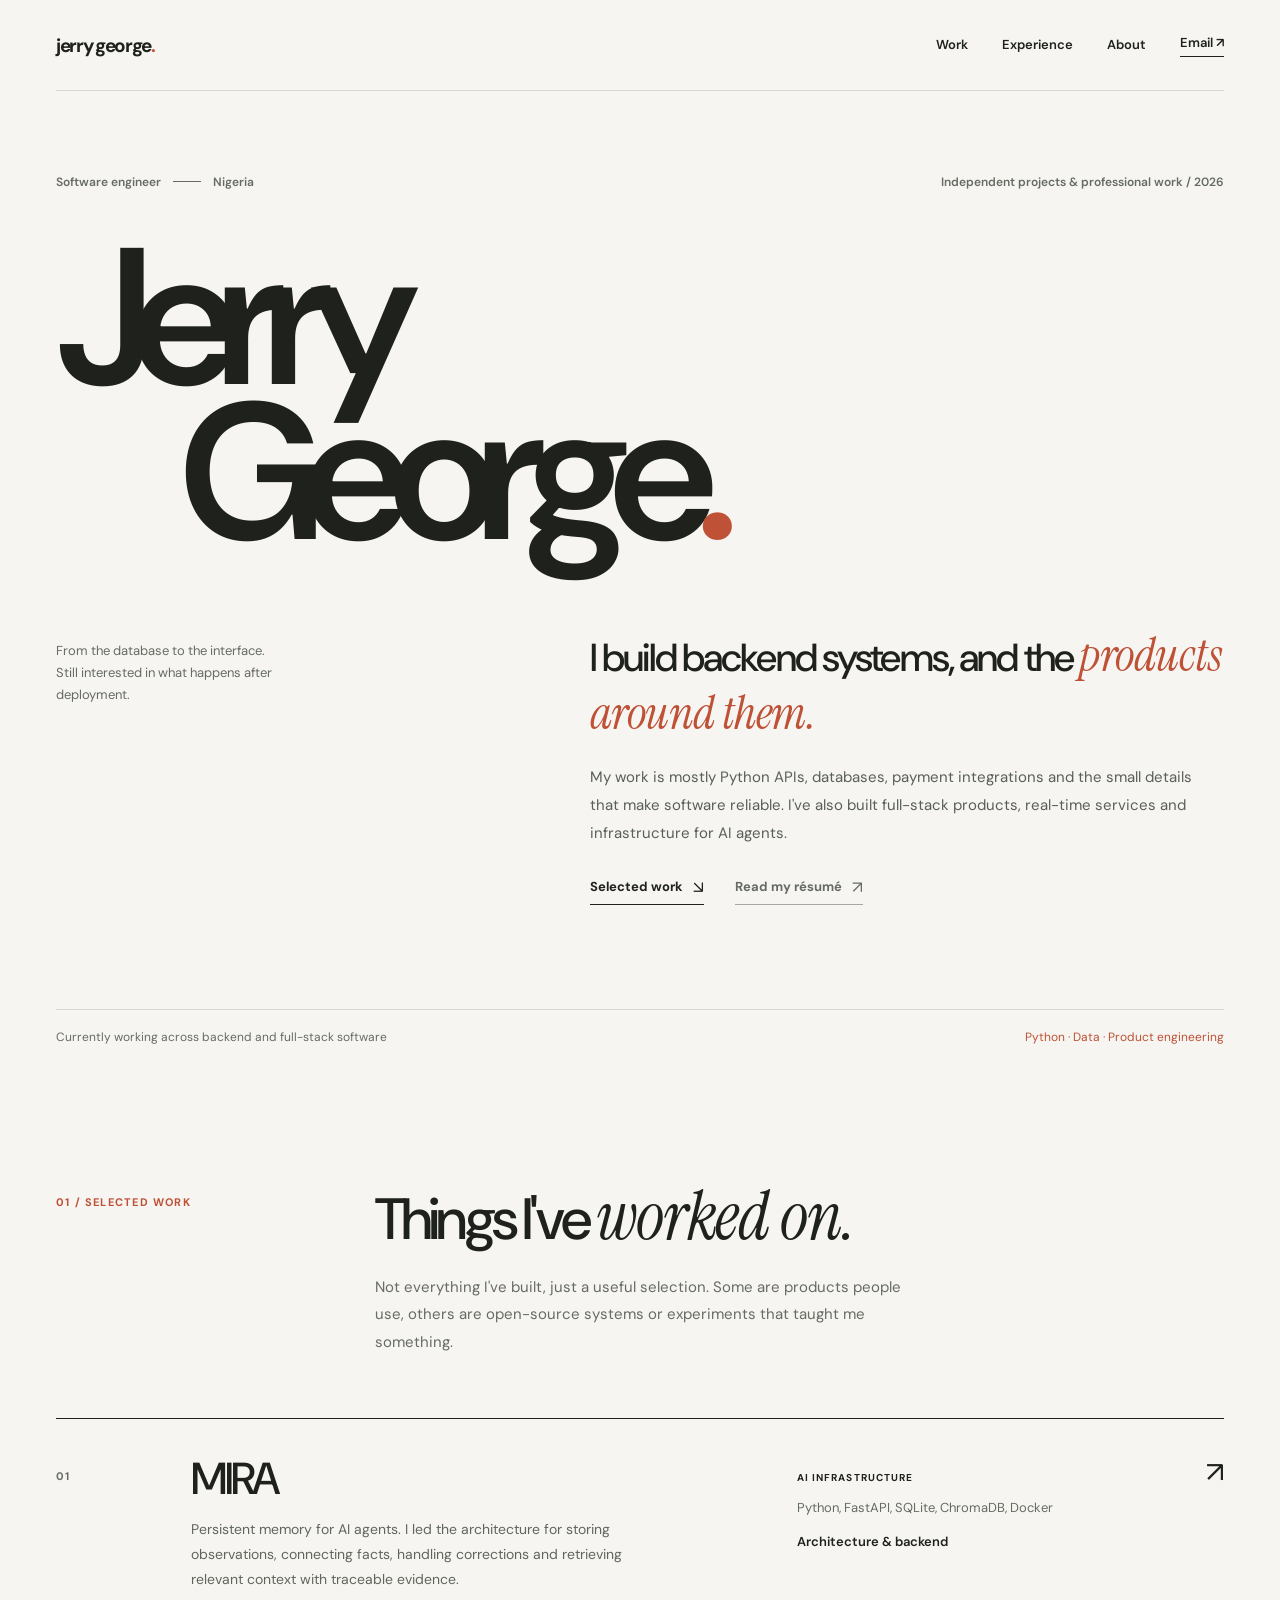
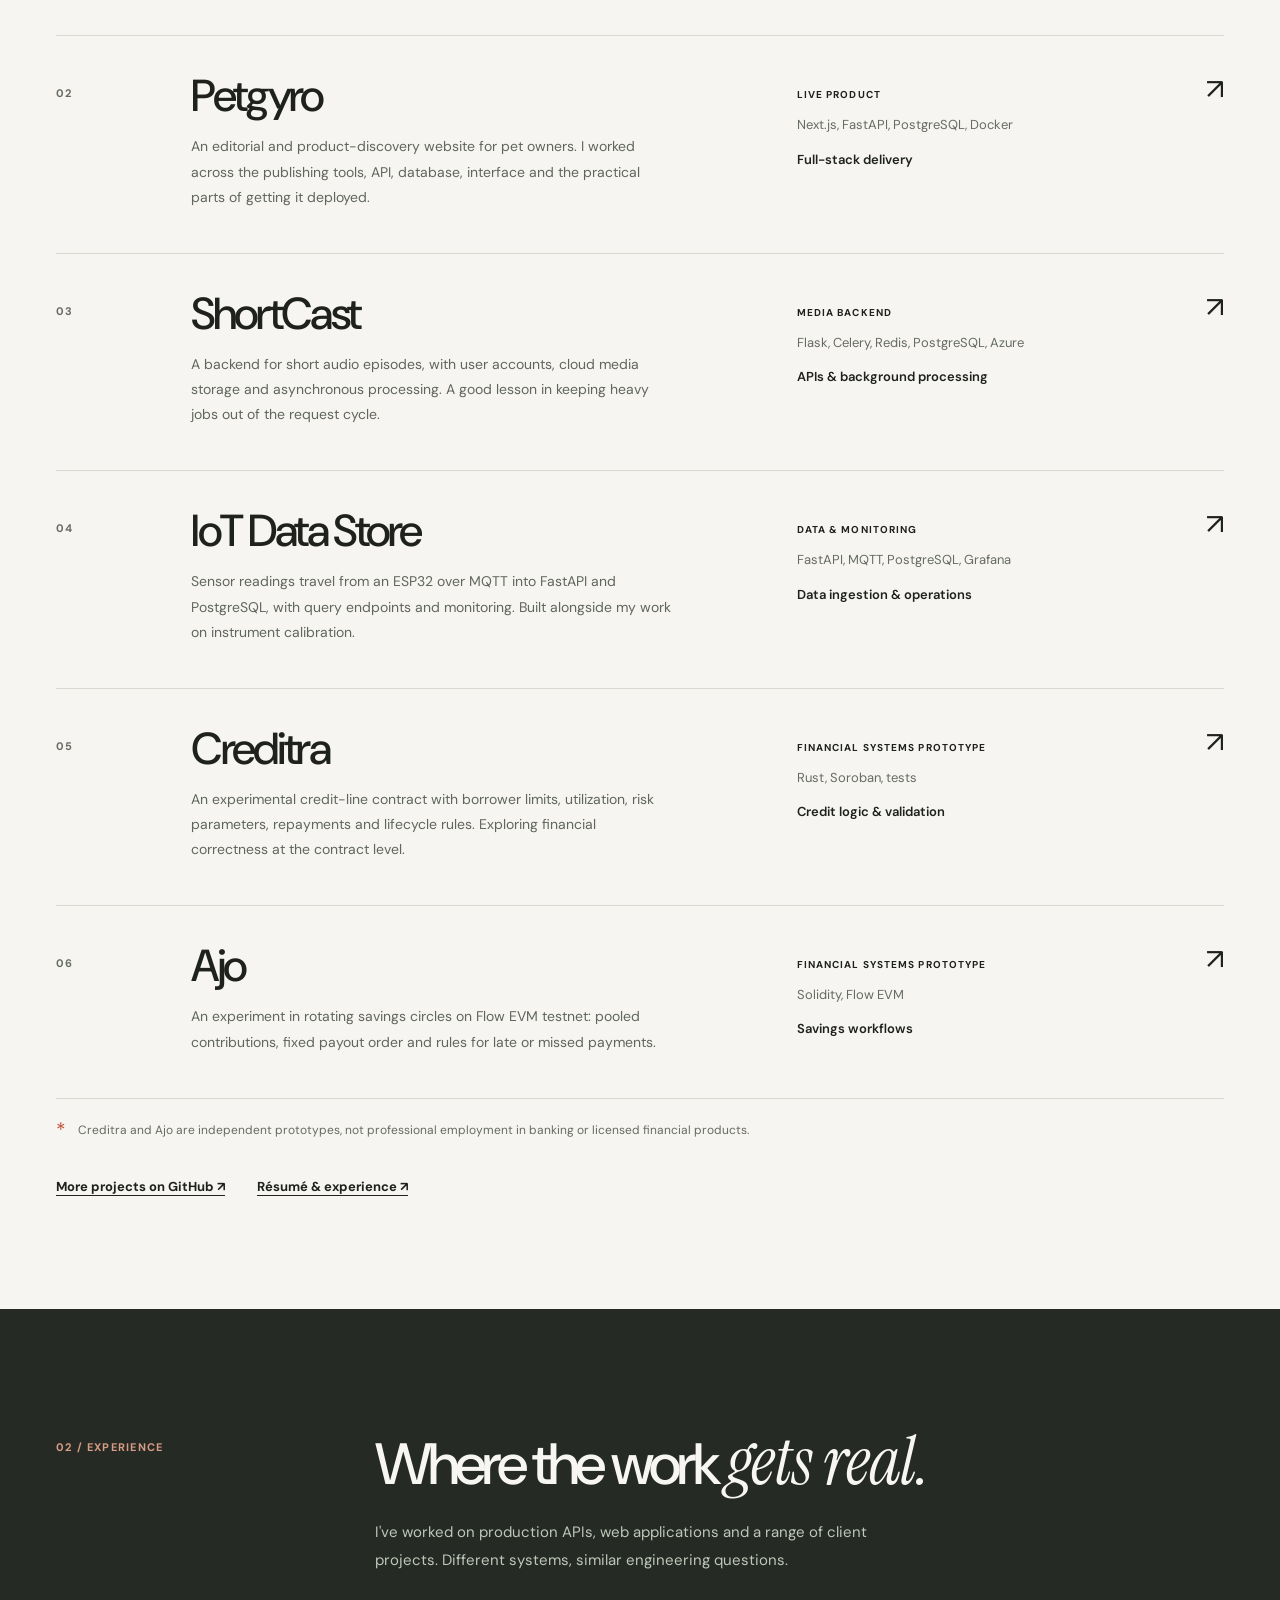
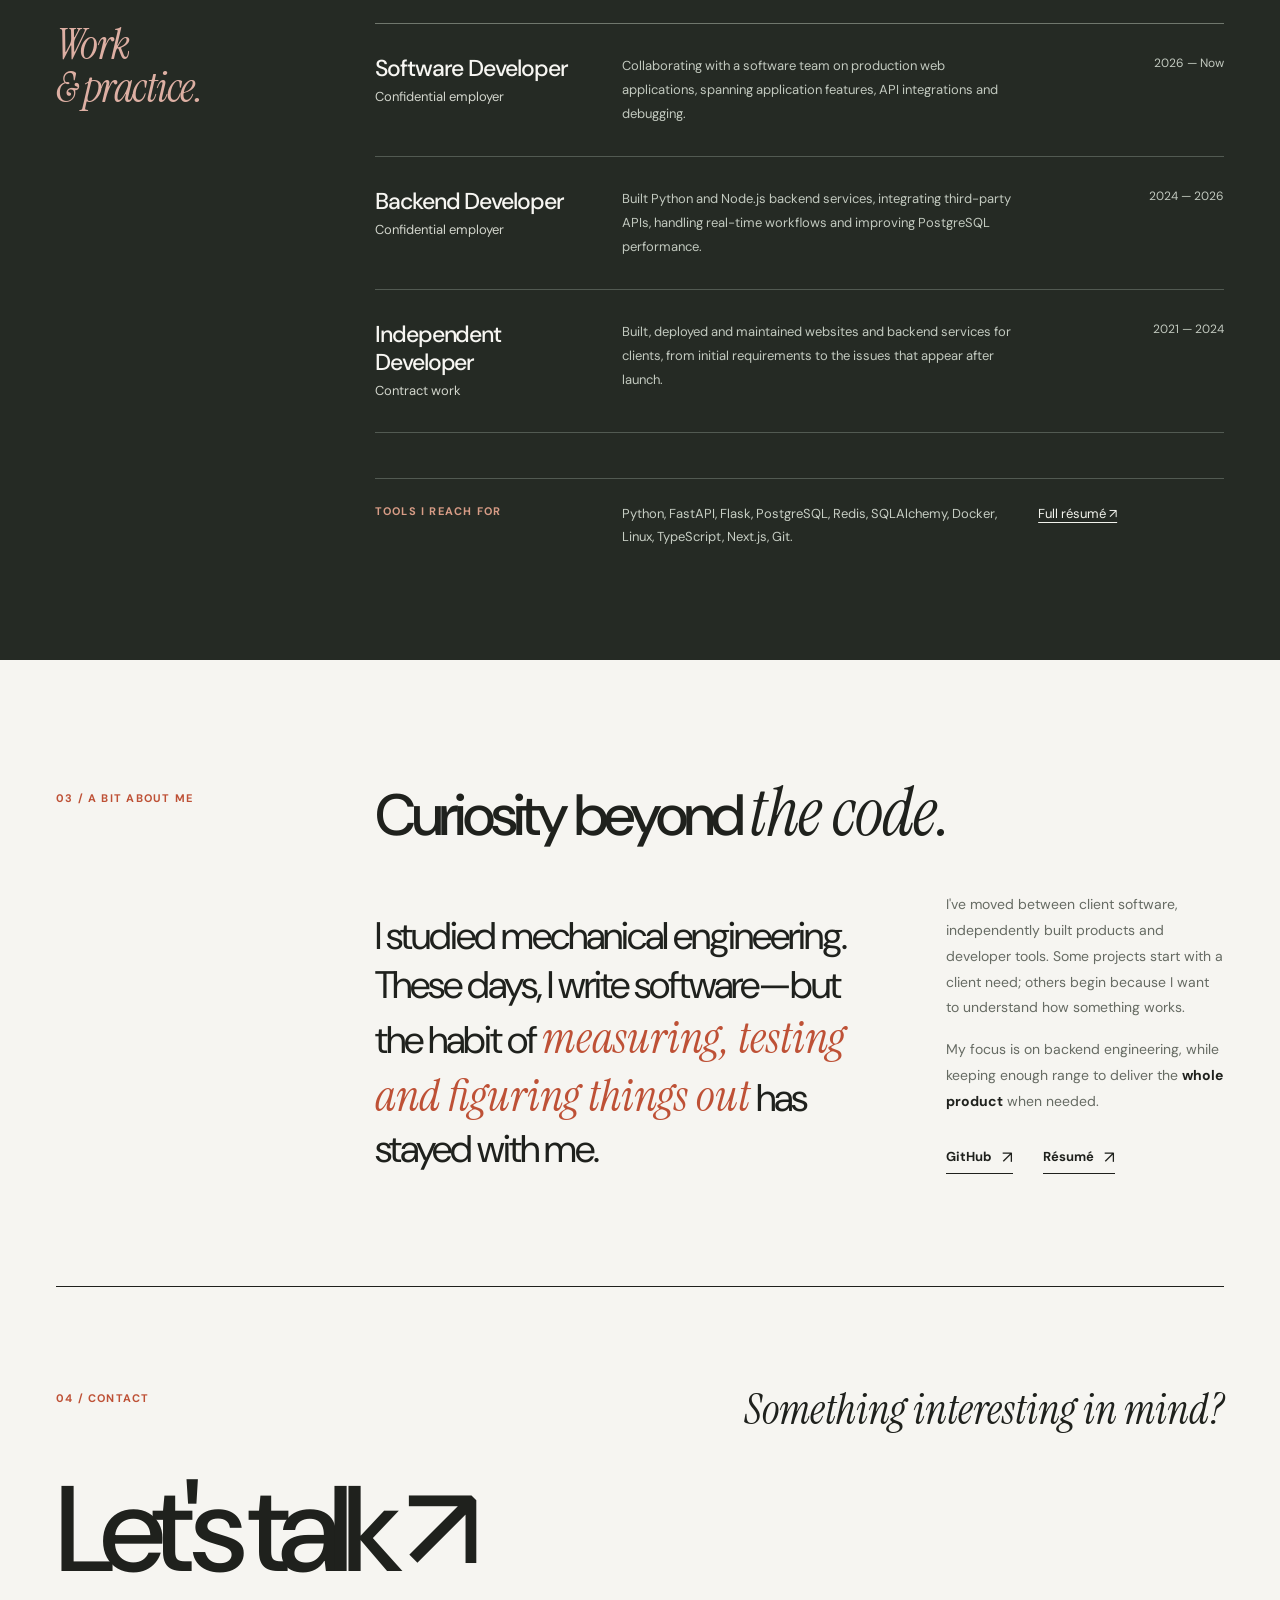
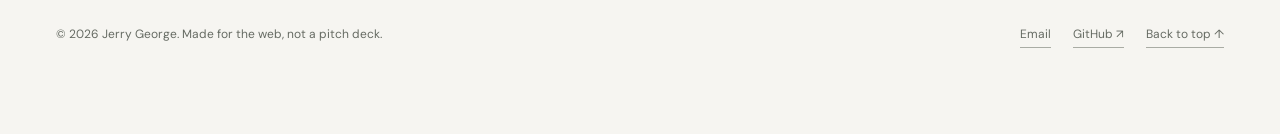
==== docs/index.html @ df4ce380 "Anonymize employer details on public portfolio" ====
<!doctype html>
<html lang="en">
<head>
  <meta charset="utf-8">
  <meta name="viewport" content="width=device-width, initial-scale=1">
  <meta name="theme-color" content="#f6f5f1">
  <meta name="description" content="Jerry George is a software engineer in Nigeria working across Python backend systems, APIs, payments, full-stack products and AI infrastructure. Selected projects and experience.">
  <meta property="og:type" content="website">
  <meta property="og:title" content="Jerry George — Software Engineer">
  <meta property="og:description" content="Python backend engineering, products and the systems that keep them running.">
  <meta property="og:url" content="https://jerrygeorge360.github.io/jerrygeorge360/">
  <link rel="canonical" href="https://jerrygeorge360.github.io/jerrygeorge360/">
  <title>Jerry George — Software Engineer</title>
  <link rel="stylesheet" href="site.css">
</head>
<body>
  <a class="skip" href="#main">Skip to content</a>
  <header class="site-header">
    <div class="shell header-inner">
      <a class="wordmark" href="#top" aria-label="Jerry George, home">jerry george<span>.</span></a>
      <nav class="nav" aria-label="Main navigation">
        <a href="#work">Work</a>
        <a href="#experience">Experience</a>
        <a class="optional" href="#about">About</a>
        <a class="nav-email" href="mailto:jerrygithub360@gmail.com?subject=Hello%20Jerry">Email ↗</a>
      </nav>
    </div>
  </header>
  <main id="main">
    <section id="top" class="shell hero" aria-labelledby="hero-heading">
      <div class="hero-meta">
        <span>Software engineer <span class="dash"></span> Nigeria</span>
        <span>Independent projects & professional work / 2026</span>
      </div>
      <h1 id="hero-heading" class="nameplate"><span>Jerry</span><span>George<span class="period">.</span></span></h1>
      <div class="hero-bottom">
        <p class="hero-caption">From the database to the interface.<br>Still interested in what happens after deployment.</p>
        <div>
          <p class="hero-lede">I build backend systems, and the <em>products around them.</em></p>
          <p class="hero-desc">My work is mostly Python APIs, databases, payment integrations and the small details that make software reliable. I've also built full-stack products, real-time services and infrastructure for AI agents.</p>
          <div class="hero-links">
            <a class="text-link" href="#work">Selected work <span class="arrow" aria-hidden="true">↘</span></a>
            <a class="text-link muted" href="resume.html">Read my résumé <span class="arrow" aria-hidden="true">↗</span></a>
          </div>
        </div>
      </div>
    </section>
    <div class="shell between-line" aria-label="Current role and focus">
      <span>Currently working across backend and full-stack software</span>
      <span>Python · Data · Product engineering</span>
    </div>
    <section id="work" class="shell section" aria-labelledby="work-title">
      <div class="section-title-row">
        <span class="section-no">01 / Selected work</span>
        <div>
          <h2 id="work-title" class="section-title">Things I've <em>worked on.</em></h2>
          <p class="section-note">Not everything I've built, just a useful selection. Some are products people use, others are open-source systems or experiments that taught me something.</p>
        </div>
      </div>
      <div class="work-list">
        <article class="work-row" aria-labelledby="mira-title">
          <span class="project-number">01</span>
          <div>
            <h3 class="project-name" id="mira-title"><a href="https://github.com/jerrygeorge360/mira" target="_blank" rel="noopener noreferrer">MIRA</a></h3>
            <p class="project-what">Persistent memory for AI agents. I led the architecture for storing observations, connecting facts, handling corrections and retrieving relevant context with traceable evidence.</p>
          </div>
          <div class="work-side"><span class="subhead">AI infrastructure</span>Python, FastAPI, SQLite, ChromaDB, Docker<strong>Architecture & backend</strong></div>
          <a class="visit" href="https://github.com/jerrygeorge360/mira" target="_blank" rel="noopener noreferrer" aria-label="View MIRA on GitHub">↗</a>
        </article>
        <article class="work-row" aria-labelledby="petgyro-title">
          <span class="project-number">02</span>
          <div>
            <h3 class="project-name" id="petgyro-title"><a href="https://petgyro.com" target="_blank" rel="noopener noreferrer">Petgyro</a></h3>
            <p class="project-what">An editorial and product-discovery website for pet owners. I worked across the publishing tools, API, database, interface and the practical parts of getting it deployed.</p>
          </div>
          <div class="work-side"><span class="subhead">Live product</span>Next.js, FastAPI, PostgreSQL, Docker<strong>Full-stack delivery</strong></div>
          <a class="visit" href="https://petgyro.com" target="_blank" rel="noopener noreferrer" aria-label="Visit Petgyro">↗</a>
        </article>
        <article class="work-row" aria-labelledby="shortcast-title">
          <span class="project-number">03</span>
          <div>
            <h3 class="project-name" id="shortcast-title"><a href="https://github.com/jerrygeorge360/shortcast" target="_blank" rel="noopener noreferrer">ShortCast</a></h3>
            <p class="project-what">A backend for short audio episodes, with user accounts, cloud media storage and asynchronous processing. A good lesson in keeping heavy jobs out of the request cycle.</p>
          </div>
          <div class="work-side"><span class="subhead">Media backend</span>Flask, Celery, Redis, PostgreSQL, Azure<strong>APIs & background processing</strong></div>
          <a class="visit" href="https://github.com/jerrygeorge360/shortcast" target="_blank" rel="noopener noreferrer" aria-label="View ShortCast on GitHub">↗</a>
        </article>
        <article class="work-row" aria-labelledby="iot-title">
          <span class="project-number">04</span>
          <div>
            <h3 class="project-name" id="iot-title"><a href="https://github.com/jerrygeorge360/iot-data-store" target="_blank" rel="noopener noreferrer">IoT Data Store</a></h3>
            <p class="project-what">Sensor readings travel from an ESP32 over MQTT into FastAPI and PostgreSQL, with query endpoints and monitoring. Built alongside my work on instrument calibration.</p>
          </div>
          <div class="work-side"><span class="subhead">Data & monitoring</span>FastAPI, MQTT, PostgreSQL, Grafana<strong>Data ingestion & operations</strong></div>
          <a class="visit" href="https://github.com/jerrygeorge360/iot-data-store" target="_blank" rel="noopener noreferrer" aria-label="View IoT Data Store on GitHub">↗</a>
        </article>
        <article class="work-row" aria-labelledby="creditra-title">
          <span class="project-number">05</span>
          <div>
            <h3 class="project-name" id="creditra-title"><a href="https://github.com/jerrygeorge360/Creditra-Contracts" target="_blank" rel="noopener noreferrer">Creditra</a></h3>
            <p class="project-what">An experimental credit-line contract with borrower limits, utilization, risk parameters, repayments and lifecycle rules. Exploring financial correctness at the contract level.</p>
          </div>
          <div class="work-side"><span class="subhead">Financial systems prototype</span>Rust, Soroban, tests<strong>Credit logic & validation</strong></div>
          <a class="visit" href="https://github.com/jerrygeorge360/Creditra-Contracts" target="_blank" rel="noopener noreferrer" aria-label="View Creditra on GitHub">↗</a>
        </article>
        <article class="work-row" aria-labelledby="ajo-title">
          <span class="project-number">06</span>
          <div>
            <h3 class="project-name" id="ajo-title"><a href="https://github.com/jerrygeorge360/Ajo" target="_blank" rel="noopener noreferrer">Ajo</a></h3>
            <p class="project-what">An experiment in rotating savings circles on Flow EVM testnet: pooled contributions, fixed payout order and rules for late or missed payments.</p>
          </div>
          <div class="work-side"><span class="subhead">Financial systems prototype</span>Solidity, Flow EVM<strong>Savings workflows</strong></div>
          <a class="visit" href="https://github.com/jerrygeorge360/Ajo" target="_blank" rel="noopener noreferrer" aria-label="View Ajo on GitHub">↗</a>
        </article>
      </div>
      <div class="work-footnote">Creditra and Ajo are independent prototypes, not professional employment in banking or licensed financial products.</div>
      <div class="selected-links">
        <a href="https://github.com/jerrygeorge360" target="_blank" rel="noopener noreferrer">More projects on GitHub ↗</a>
        <a href="resume.html">Résumé & experience ↗</a>
      </div>
    </section>
    <section id="experience" class="story-section section" aria-labelledby="experience-title">
      <div class="shell">
        <div class="section-title-row">
          <span class="section-no">02 / Experience</span>
          <div>
            <h2 id="experience-title" class="section-title">Where the work <em>gets real.</em></h2>
            <p class="section-note">I've worked on production APIs, web applications and a range of client projects. Different systems, similar engineering questions.</p>
          </div>
        </div>
        <div class="story-content">
          <div class="story-heading" aria-hidden="true">Work<br>& practice.</div>
          <div>
            <div class="job-list">
              <article class="job">
                <div><h3>Software Developer</h3><p class="job-company">Confidential employer</p></div>
                <p class="job-copy">Collaborating with a software team on production web applications, spanning application features, API integrations and debugging.</p>
                <span class="job-year">2026 — Now</span>
              </article>
              <article class="job">
                <div><h3>Backend Developer</h3><p class="job-company">Confidential employer</p></div>
                <p class="job-copy">Built Python and Node.js backend services, integrating third-party APIs, handling real-time workflows and improving PostgreSQL performance.</p>
                <span class="job-year">2024 — 2026</span>
              </article>
              <article class="job">
                <div><h3>Independent Developer</h3><p class="job-company">Contract work</p></div>
                <p class="job-copy">Built, deployed and maintained websites and backend services for clients, from initial requirements to the issues that appear after launch.</p>
                <span class="job-year">2021 — 2024</span>
              </article>
            </div>
            <div class="story-skills">
              <span class="subhead">Tools I reach for</span>
              <span>Python, FastAPI, Flask, PostgreSQL, Redis, SQLAlchemy, Docker, Linux, TypeScript, Next.js, Git.</span>
              <span><a href="resume.html" style="color:#f2f3ed;text-underline-offset:4px">Full résumé ↗</a></span>
            </div>
          </div>
        </div>
      </div>
    </section>
    <section id="about" class="shell section" aria-labelledby="about-title">
      <div class="about-grid">
        <span class="section-no">03 / A bit about me</span>
        <div>
          <h2 id="about-title" class="section-title" style="margin-bottom:43px">Curiosity beyond <em>the code.</em></h2>
          <div class="about-content">
            <p class="about-statement">I studied mechanical engineering. These days, I write software—but the habit of <em>measuring, testing and figuring things out</em> has stayed with me.</p>
            <div>
              <p class="about-details">I've moved between client software, independently built products and developer tools. Some projects start with a client need; others begin because I want to understand how something works.</p>
              <p class="about-details" style="margin-top:16px">My focus is on backend engineering, while keeping enough range to deliver the <strong>whole product</strong> when needed.</p>
              <div class="about-links">
                <a class="text-link" href="https://github.com/jerrygeorge360" target="_blank" rel="noopener noreferrer">GitHub <span class="arrow" aria-hidden="true">↗</span></a>
                <a class="text-link" href="resume.html">Résumé <span class="arrow" aria-hidden="true">↗</span></a>
              </div>
            </div>
          </div>
        </div>
      </div>
    </section>
    <section id="contact" class="shell contact-section" aria-labelledby="contact-title">
      <div class="contact-top">
        <span class="section-no">04 / Contact</span>
        <p class="contact-lead">Something interesting in mind?</p>
      </div>
      <h2 id="contact-title" class="contact-title"><a href="mailto:jerrygithub360@gmail.com?subject=Hello%20Jerry">Let's talk ↗</a></h2>
      <div class="contact-bottom site-footer">
        <span>© 2026 Jerry George. Made for the web, not a pitch deck.</span>
        <div class="footer-links">
          <a href="mailto:jerrygithub360@gmail.com">Email</a>
          <a href="https://github.com/jerrygeorge360" target="_blank" rel="noopener noreferrer">GitHub ↗</a>
          <a href="#top">Back to top ↑</a>
        </div>
      </div>
    </section>
  </main>
</body>
</html>
---- docs/site.css ----
@import url('https://fonts.googleapis.com/css2?family=DM+Sans:wght@400;500;600;700&family=Instrument+Serif:ital@0;1&display=swap');

:root {
  --paper: #f6f5f1;
  --ink: #1f211d;
  --muted: #666b63;
  --quiet: #85887f;
  --line: #d9d9d2;
  --soft: #efeee8;
  --accent: #be5136;
  --dark: #252a24;
  --light: #fafaf7;
  --sans: 'DM Sans', 'Helvetica Neue', Arial, sans-serif;
  --serif: 'Instrument Serif', Georgia, serif;
}
* { box-sizing: border-box; }
html { scroll-behavior: smooth; scroll-padding-top: 100px; }
body { margin: 0; background: var(--paper); color: var(--ink); font-family: var(--sans); font-size: 16px; line-height: 1.55; -webkit-font-smoothing: antialiased; }
::selection { background: #e6cdb9; color: #211e1b; }
a { color: inherit; }
a:focus-visible, button:focus-visible { outline: 3px solid var(--accent); outline-offset: 5px; }
button, input, textarea { font: inherit; }
img { max-width: 100%; }
.shell { width: min(1296px, calc(100% - 112px)); margin: 0 auto; }
.skip { position: absolute; left: -9999px; top: 10px; z-index: 100; background: var(--ink); color: white; padding: 10px 18px; }
.skip:focus { left: 10px; }
.site-header { position: relative; z-index: 2; }
.header-inner { height: 91px; border-bottom: 1px solid var(--line); display: flex; align-items: center; justify-content: space-between; gap: 30px; }
.wordmark { font-size: 19px; line-height: 1; letter-spacing: -.07em; font-weight: 700; text-decoration: none; }
.wordmark span { color: var(--accent); }
.nav { display: flex; gap: 34px; align-items: center; }
.nav a { text-decoration: none; font-size: 13px; font-weight: 600; transition: color .2s ease; }
.nav a:hover, .text-link:hover, .underline-link:hover { color: var(--accent); }
.nav .nav-email { border-bottom: 1px solid currentColor; padding-bottom: 3px; }
.eyebrow, .folio, .section-no, .work-meta, .subhead, .date, .tiny, .project-number, .index-foot { letter-spacing: .11em; text-transform: uppercase; font-size: 11px; font-weight: 700; }
.eyebrow, .tiny, .date, .project-number { color: var(--muted); }
.hero { padding-top: 82px; padding-bottom: 104px; }
.hero-meta { display: flex; align-items: center; justify-content: space-between; gap: 18px; font-size: 12px; color: var(--muted); font-weight: 600; }
.hero-meta .dash { display: inline-block; width: 28px; height: 1px; background: var(--muted); margin: 0 9px 4px; }
.nameplate { margin: 48px 0 0; font-size: clamp(106px, 15.2vw, 232px); line-height: .8; font-weight: 600; letter-spacing: -.105em; }
.nameplate > span { display: block; }
.nameplate > span:last-child { margin-left: 10.5%; }
.period { color: var(--accent); }
.hero-bottom { display: grid; grid-template-columns: minmax(0, .7fr) minmax(0, 1fr); gap: 90px; align-items: end; margin-top: 76px; }
.hero-caption { align-self: start; font-size: 13px; line-height: 1.7; color: var(--muted); max-width: 280px; }
.hero-lede { font-size: clamp(24px, 3.05vw, 43px); line-height: 1.22; letter-spacing: -.048em; margin: 0 0 22px; font-weight: 500; max-width: 685px; }
.hero-lede em { font-family: var(--serif); font-size: 1.21em; font-weight: 400; letter-spacing: -.01em; color: var(--accent); }
.hero-desc { font-size: 15px; line-height: 1.85; color: #595f57; max-width: 620px; margin: 0 0 30px; }
.hero-links { display: flex; align-items: center; flex-wrap: wrap; column-gap: 31px; row-gap: 12px; }
.text-link { display: inline-flex; align-items: center; gap: 10px; font-size: 13px; font-weight: 700; text-decoration: none; border-bottom: 1px solid var(--ink); padding-bottom: 6px; transition: color .2s ease; }
.text-link .arrow { font-size: 17px; line-height: 1; font-weight: 400; }
.text-link.muted { border-color: #a5a9a0; color: var(--muted); }
.between-line { border-top: 1px solid var(--line); display: grid; grid-template-columns: 1fr auto; gap: 20px; padding: 18px 0; color: var(--muted); font-size: 12px; }
.between-line span:last-child { color: var(--accent); }
.section { padding: 117px 0 112px; }
.section-title-row { display: grid; grid-template-columns: .34fr 1fr; gap: 30px; align-items: start; margin-bottom: 61px; }
.section-no { padding-top: 13px; color: var(--accent); }
.section-title { font-size: clamp(37px, 4.55vw, 68px); letter-spacing: -.065em; font-weight: 500; line-height: 1.06; margin: 0; }
.section-title em { font-family: var(--serif); font-size: 1.16em; font-weight: 400; letter-spacing: -.015em; }
.section-note { max-width: 550px; margin: 21px 0 0; font-size: 15px; line-height: 1.85; color: var(--muted); }
.work-list { border-top: 1px solid var(--ink); }
.work-row { border-bottom: 1px solid var(--line); display: grid; grid-template-columns: .23fr 1.2fr .75fr 40px; align-items: start; column-gap: 24px; padding: 37px 0 43px; transition: background-color .22s ease, padding .22s ease; }
.work-row:hover { background: var(--soft); padding-left: 16px; padding-right: 16px; }
.work-row .project-number { padding-top: 12px; }
.project-name { font-size: clamp(30px, 3.5vw, 53px); font-weight: 500; letter-spacing: -.06em; line-height: 1.07; margin: 0 0 13px; }
.project-name a { text-decoration: none; }
.project-name a:hover { text-decoration: underline; text-decoration-thickness: 1px; text-underline-offset: 8px; }
.project-what { color: #60665d; max-width: 480px; font-size: 14px; line-height: 1.8; margin: 0; }
.work-side { padding-top: 13px; color: var(--muted); font-size: 13px; line-height: 1.7; }
.work-side .subhead { display: block; margin-bottom: 11px; color: var(--ink); font-size: 10px; }
.work-side strong { display: block; color: var(--ink); font-size: 13px; font-weight: 600; margin-top: 12px; }
.visit { display: flex; align-items: center; justify-content: flex-end; font-size: 29px; line-height: 1; text-decoration: none; font-weight: 400; padding-top: 2px; transition: color .2s ease, transform .2s ease; }
.visit:hover { color: var(--accent); transform: translate(3px,-3px); }
.work-footnote { display: flex; align-items: flex-start; gap: 12px; margin-top: 22px; font-size: 12px; color: var(--muted); }
.work-footnote::before { content: '*'; color: var(--accent); font-size: 20px; line-height: .9; }
.selected-links { margin-top: 38px; display: flex; gap: 32px; flex-wrap: wrap; }
.selected-links a { font-size: 13px; font-weight: 700; text-underline-offset: 4px; }
.story-section { background: var(--dark); color: #f7f6f2; }
.story-section .section-title-row { margin-bottom: 48px; }
.story-section .section-no { color: #d79c86; }
.story-section .section-note { color: #bfc7ba; }
.story-content { display: grid; grid-template-columns: .34fr 1fr; gap: 30px; }
.story-heading { font-family: var(--serif); font-size: 43px; line-height: 1; letter-spacing: -.035em; color: #ddafa3; font-style: italic; }
.job-list { border-top: 1px solid #70776d; }
.job { display: grid; grid-template-columns: .8fr 1.4fr .66fr; gap: 22px; border-bottom: 1px solid #525a52; padding: 30px 0; align-items: start; }
.job h3 { font-size: 23px; letter-spacing: -.045em; font-weight: 500; line-height: 1.23; margin: 0 0 5px; }
.job-company { font-size: 13px; color: #d2d5cc; margin: 0; }
.job-copy { font-size: 13px; line-height: 1.85; color: #c2c9bf; margin: 0; }
.job-year { text-align: right; color: #c2c9bf; font-size: 12px; white-space: nowrap; }
.story-skills { margin-top: 45px; border-top: 1px solid #525a52; padding-top: 23px; display: grid; grid-template-columns: .8fr 1.4fr .66fr; gap: 22px; font-size: 13px; line-height: 1.8; color: #c6cdc3; }
.story-skills .subhead { color: #d79c86; }
.about-grid { display: grid; grid-template-columns: .34fr 1fr; gap: 30px; align-items: start; }
.about-grid .section-no { padding-top: 13px; }
.about-content { display: grid; grid-template-columns: 1fr .55fr; gap: 65px; align-items: end; }
.about-statement { font-size: clamp(24px, 3vw, 39px); letter-spacing: -.052em; line-height: 1.28; max-width: 790px; margin: 0; }
.about-statement em { font-family: var(--serif); font-weight: 400; font-size: 1.17em; color: var(--accent); letter-spacing: 0; }
.about-details { font-size: 14px; color: var(--muted); line-height: 1.85; margin: 0; }
.about-details strong { color: var(--ink); }
.about-links { display: flex; gap: 30px; flex-wrap: wrap; margin-top: 32px; }
.contact-section { padding: 90px 0 86px; border-top: 1px solid var(--ink); }
.contact-top { display: flex; justify-content: space-between; gap: 25px; }
.contact-lead { font-family: var(--serif); font-style: italic; font-size: clamp(23px, 3.3vw, 43px); margin: 0; }
.contact-title { font-size: clamp(62px, 9.5vw, 145px); line-height: 1; letter-spacing: -.09em; font-weight: 500; margin: 26px 0 25px; }
.contact-title a { text-decoration: none; }
.contact-title a:hover { color: var(--accent); }
.contact-bottom { display: flex; justify-content: space-between; gap: 30px; flex-wrap: wrap; color: var(--muted); font-size: 12px; margin-top: 35px; }
.contact-bottom .footer-links { display: flex; gap: 22px; flex-wrap: wrap; }
.contact-bottom a { text-decoration: none; border-bottom: 1px solid #a9aca4; padding-bottom: 3px; }
.contact-bottom a:hover { color: var(--accent); }
.resume-page { background: var(--light); }
.resume-page .section { padding: 76px 0 90px; }
.resume-heading { display: flex; align-items: flex-start; justify-content: space-between; gap: 30px; border-bottom: 1px solid var(--ink); padding-bottom: 29px; margin-bottom: 28px; }
.resume-heading h1 { margin: 10px 0 8px; font-size: clamp(46px, 7vw, 88px); letter-spacing: -.075em; line-height: .95; font-weight: 500; }
.resume-heading p { margin: 0; color: var(--muted); font-size: 15px; }
.print-button { background: none; border: 1px solid var(--ink); padding: 10px 19px; cursor: pointer; white-space: nowrap; font-size: 12px; font-weight: 700; }
.print-button:hover { background: var(--ink); color: white; }
.resume-intro { max-width: 800px; font-size: 17px; line-height: 1.8; margin: 31px 0 55px; }
.cv-section { display: grid; grid-template-columns: .34fr 1fr; gap: 30px; padding: 31px 0; border-top: 1px solid var(--line); }
.cv-section h2 { font-size: 12px; text-transform: uppercase; letter-spacing: .1em; font-weight: 700; margin: 0; }
.cv-content { display: grid; gap: 20px; }
.cv-grid { display: grid; grid-template-columns: 1fr 1fr; gap: 14px 35px; }
.cv-grid p,.cv-content p { margin: 0; color: var(--muted); font-size: 14px; line-height: 1.7; }
.cv-content strong { color: var(--ink); }
.cv-role { display: grid; grid-template-columns: 1fr 130px; gap: 16px; padding-bottom: 23px; border-bottom: 1px solid var(--line); }
.cv-role:last-child { border-bottom: 0; padding-bottom: 0; }
.cv-role h3 { font-size: 22px; letter-spacing: -.04em; font-weight: 500; margin: 0 0 5px; }
.cv-role .org { font-size: 13px; color: var(--accent); margin-bottom: 12px; font-weight: 600; }
.cv-role ul { padding-left: 18px; margin: 0; color: var(--muted); line-height: 1.7; font-size: 14px; }
.cv-role li { margin: 0 0 8px; }
.cv-date { text-align: right; font-size: 12px; color: var(--muted); white-space: nowrap; padding-top: 5px; }
.cv-project { display: grid; grid-template-columns: 1fr; gap: 6px; padding-bottom: 16px; border-bottom: 1px solid var(--line); }
.cv-project:last-child { border-bottom: 0; }
.cv-project h3 { margin: 0; font-weight: 600; letter-spacing: -.025em; font-size: 17px; }
.cv-project a { font-size: 12px; color: var(--accent); }
.footer-sign { font-size: 12px; color: var(--quiet); }
@media (max-width: 1100px) {
  .shell { width: min(100% - 72px, 1296px); }
  .hero { padding-top: 70px; }
  .nameplate { font-size: clamp(100px, 15.3vw, 175px); }
  .hero-bottom { gap: 55px; }
  .work-row { grid-template-columns: 70px 1fr .7fr 30px; gap: 17px; }
}
@media (max-width: 760px) {
  .shell { width: min(100% - 38px, 1296px); }
  .header-inner { height: 74px; }
  .nav { gap: 17px; }
  .nav a { font-size: 12px; }
  .nav .optional { display: none; }
  .hero { padding: 66px 0 75px; }
  .hero-meta { align-items: flex-start; font-size: 11px; }
  .hero-meta span:last-child { text-align: right; }
  .nameplate { margin-top: 70px; font-size: clamp(70px, 16.8vw, 129px); }
  .nameplate > span:last-child { margin-left: 5%; }
  .hero-bottom { grid-template-columns: 1fr; margin-top: 53px; gap: 25px; }
  .hero-caption { max-width: none; font-size: 12px; }
  .hero-lede { font-size: clamp(28px, 6vw, 42px); }
  .hero-desc { font-size: 14px; }
  .between-line { grid-template-columns: 1fr; gap: 5px; }
  .section { padding: 79px 0; }
  .section-title-row, .story-content, .about-grid { grid-template-columns: 1fr; gap: 20px; }
  .section-title-row { margin-bottom: 40px; }
  .section-no { padding-top: 0; }
  .work-row { grid-template-columns: 36px 1fr 25px; gap: 12px; padding: 31px 0 35px; }
  .work-row .project-number { padding-top: 9px; }
  .work-side { grid-column: 2 / 3; padding-top: 8px; }
  .work-side .subhead { display: none; }
  .project-name { font-size: clamp(29px, 7vw, 44px); }
  .visit { grid-column: 3; grid-row: 1; }
  .story-content { gap: 30px; }
  .story-heading { font-size: 32px; }
  .job { grid-template-columns: 1fr auto; gap: 12px; }
  .job-copy { grid-column: 1 / 3; }
  .job-year { grid-column: 2; grid-row: 1; }
  .story-skills { grid-template-columns: 1fr; gap: 7px; }
  .about-content { grid-template-columns: 1fr; gap: 24px; }
  .contact-section { padding: 70px 0; }
  .contact-top { flex-direction: column; gap: 13px; }
  .resume-heading { flex-direction: column; }
  .cv-section { grid-template-columns: 1fr; gap: 18px; }
}
@media (max-width: 420px) {
  .wordmark { font-size: 17px; }
  .nav { gap: 14px; }
  .nav a { font-size: 11px; }
  .hero-meta .dash { display: none; }
  .nameplate { font-size: clamp(64px, 16vw, 78px); }
  .work-row { grid-template-columns: 28px 1fr 20px; gap: 8px; }
  .work-row:hover { padding-left: 0; padding-right: 0; }
  .work-side { font-size: 12px; }
  .cv-grid { grid-template-columns: 1fr; }
  .cv-role { grid-template-columns: 1fr; gap: 0; }
  .cv-date { order: -1; text-align: left; padding: 0 0 5px; }
}
@media (prefers-reduced-motion: reduce) {
  html { scroll-behavior: auto; }
  *, *::before, *::after { transition-duration: 0.01ms !important; animation-duration: 0.01ms !important; }
}
@media print {
  @page { size: A4; margin: 14mm; }
  :root { --paper: #fff; --light: #fff; }
  html, body { background: white !important; color: black !important; font-size: 10pt; }
  .header-inner, .site-header, .print-button, .site-footer, .contact-section { display: none !important; }
  .resume-page .section { padding: 0; }
  .shell { width: 100%; }
  .resume-heading { margin-bottom: 10px; padding-bottom: 10px; }
  .resume-heading h1 { font-size: 31pt; }
  .resume-intro { margin: 13px 0 20px; font-size: 10pt; line-height: 1.5; }
  .cv-section { padding: 14px 0; grid-template-columns: 120px 1fr; break-inside: avoid; }
  .cv-grid { gap: 8px; }
  .cv-grid p, .cv-content p, .cv-role ul { font-size: 9.4pt; }
  .cv-role { padding-bottom: 12px; break-inside: avoid; }
  .cv-role h3 { font-size: 13pt; }
  .cv-project { padding-bottom: 10px; break-inside: avoid; }
  a { text-decoration: none; color: black !important; }
}
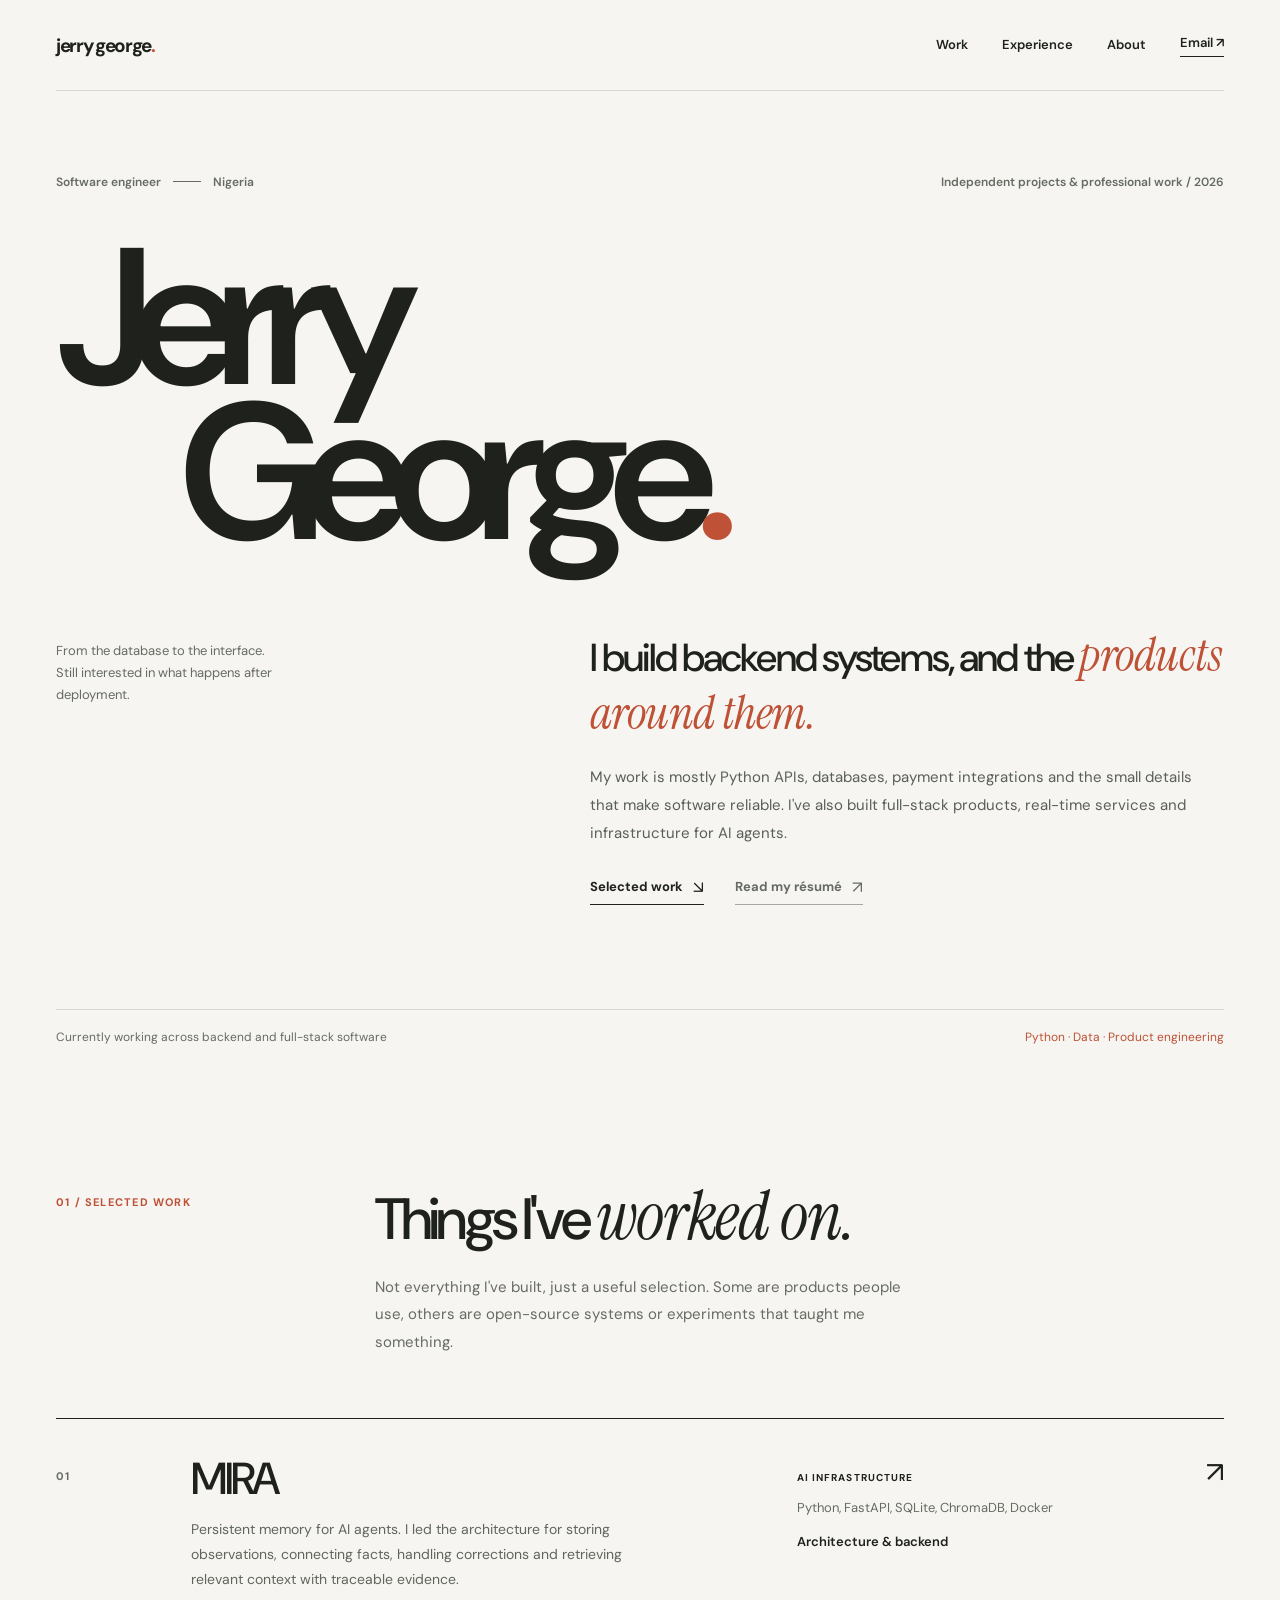
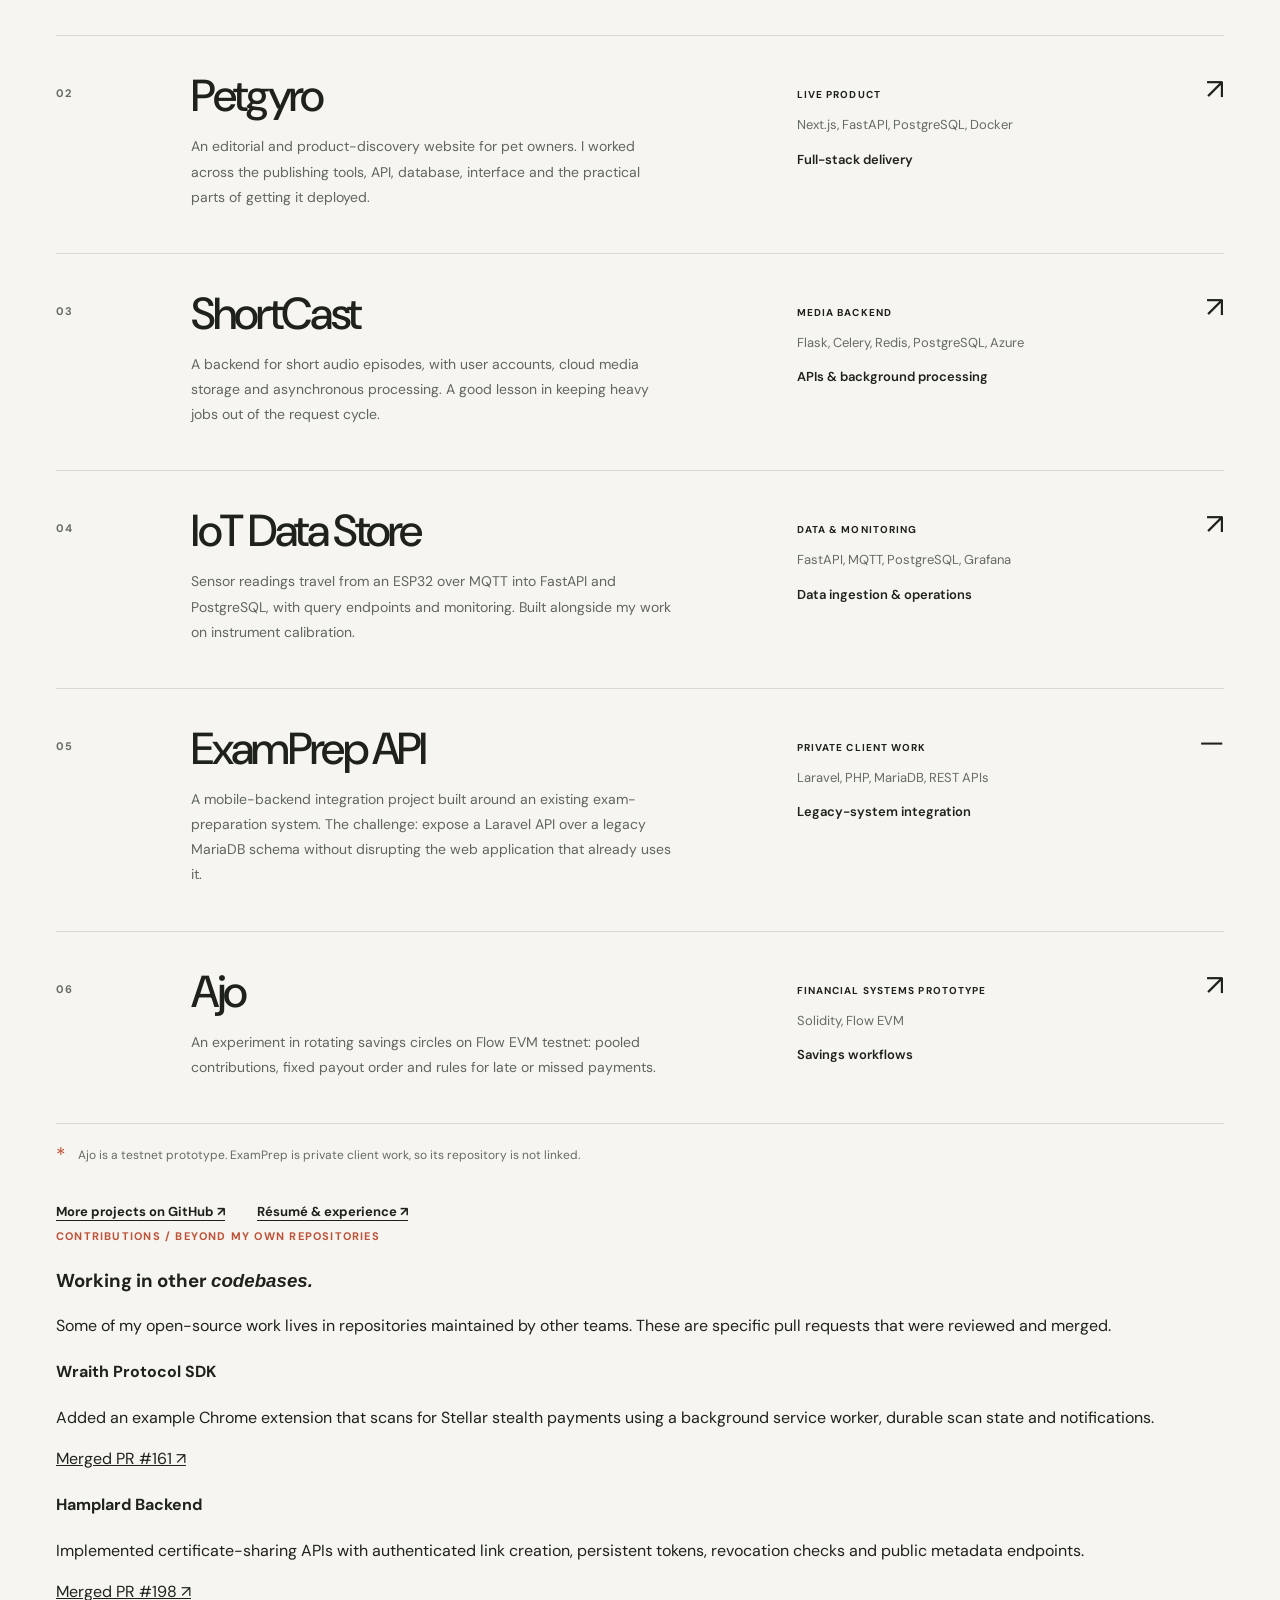
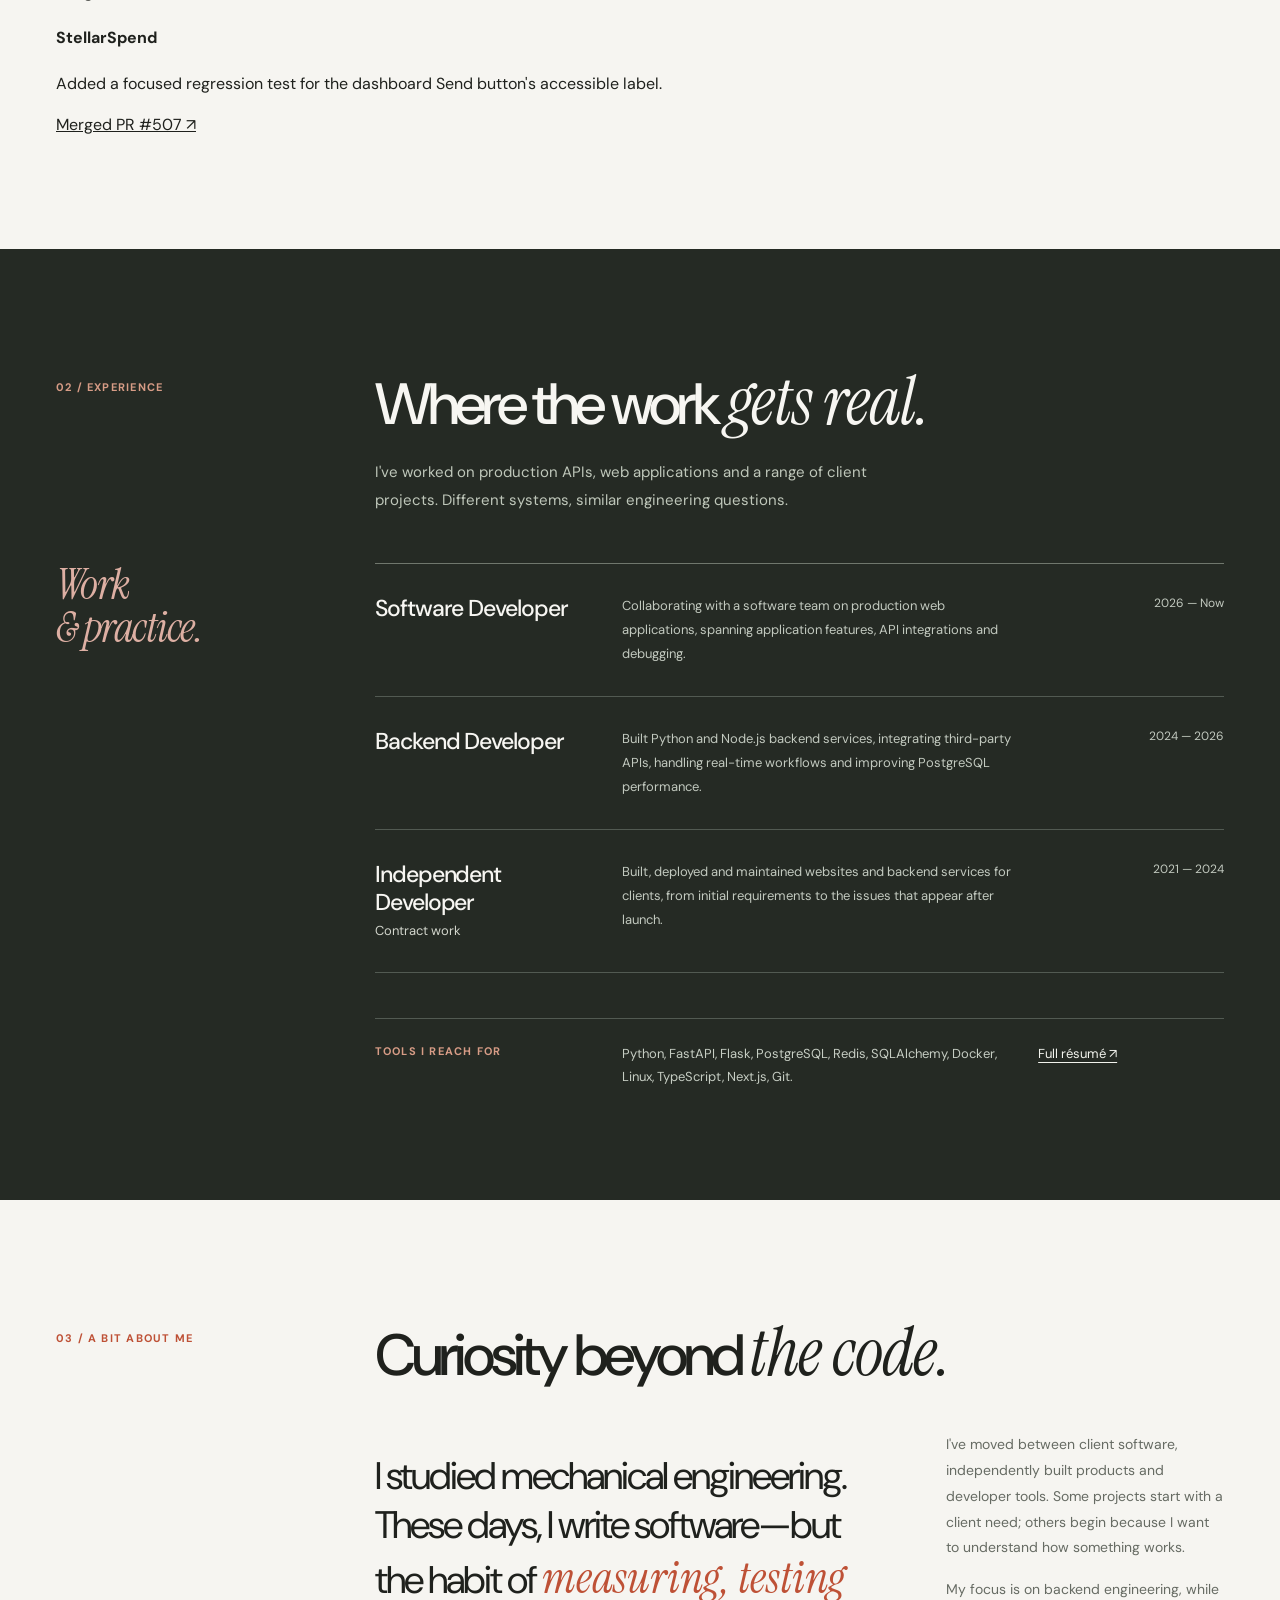
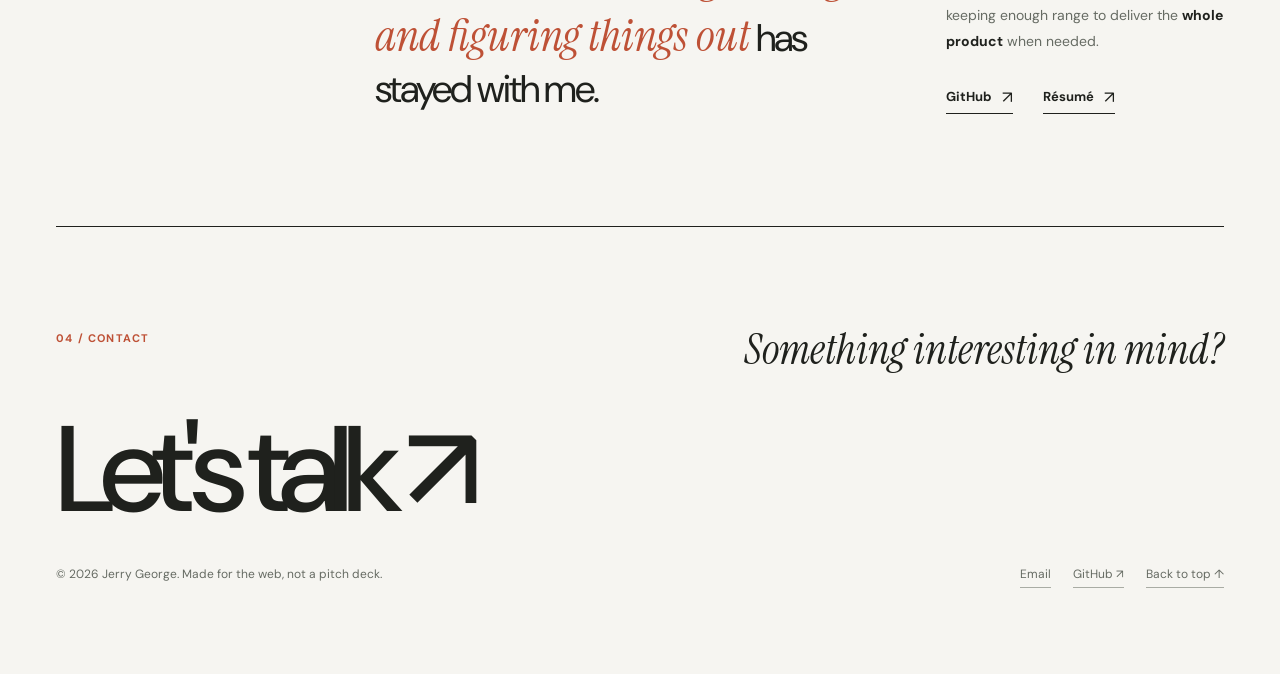
==== commit f0300e2c: "Feature ExamPrep API and verified external OSS contributions; remove employer placeholders" ====
--- a/docs/index.html
+++ b/docs/index.html
@@ -94,14 +94,14 @@
           <div class="work-side"><span class="subhead">Data & monitoring</span>FastAPI, MQTT, PostgreSQL, Grafana<strong>Data ingestion & operations</strong></div>
           <a class="visit" href="https://github.com/jerrygeorge360/iot-data-store" target="_blank" rel="noopener noreferrer" aria-label="View IoT Data Store on GitHub">↗</a>
         </article>
-        <article class="work-row" aria-labelledby="creditra-title">
+        <article class="work-row" aria-labelledby="examprep-title">
           <span class="project-number">05</span>
           <div>
-            <h3 class="project-name" id="creditra-title"><a href="https://github.com/jerrygeorge360/Creditra-Contracts" target="_blank" rel="noopener noreferrer">Creditra</a></h3>
-            <p class="project-what">An experimental credit-line contract with borrower limits, utilization, risk parameters, repayments and lifecycle rules. Exploring financial correctness at the contract level.</p>
-          </div>
-          <div class="work-side"><span class="subhead">Financial systems prototype</span>Rust, Soroban, tests<strong>Credit logic & validation</strong></div>
-          <a class="visit" href="https://github.com/jerrygeorge360/Creditra-Contracts" target="_blank" rel="noopener noreferrer" aria-label="View Creditra on GitHub">↗</a>
+            <h3 class="project-name" id="examprep-title">ExamPrep API</h3>
+            <p class="project-what">A mobile-backend integration project built around an existing exam-preparation system. The challenge: expose a Laravel API over a legacy MariaDB schema without disrupting the web application that already uses it.</p>
+          </div>
+          <div class="work-side"><span class="subhead">Private client work</span>Laravel, PHP, MariaDB, REST APIs<strong>Legacy-system integration</strong></div>
+          <span class="visit private-visit" title="Private codebase; no public repository" aria-label="Private project">—</span>
         </article>
         <article class="work-row" aria-labelledby="ajo-title">
           <span class="project-number">06</span>
@@ -113,10 +113,42 @@
           <a class="visit" href="https://github.com/jerrygeorge360/Ajo" target="_blank" rel="noopener noreferrer" aria-label="View Ajo on GitHub">↗</a>
         </article>
       </div>
-      <div class="work-footnote">Creditra and Ajo are independent prototypes, not professional employment in banking or licensed financial products.</div>
+      <div class="work-footnote">Ajo is a testnet prototype. ExamPrep is private client work, so its repository is not linked.</div>
       <div class="selected-links">
         <a href="https://github.com/jerrygeorge360" target="_blank" rel="noopener noreferrer">More projects on GitHub ↗</a>
         <a href="resume.html">Résumé & experience ↗</a>
+      </div>
+      <div class="oss-section" id="open-source" aria-labelledby="oss-title">
+        <div class="oss-header">
+          <div>
+            <span class="section-no">Contributions / Beyond my own repositories</span>
+            <h3 id="oss-title">Working in other <em>codebases.</em></h3>
+          </div>
+          <p>Some of my open-source work lives in repositories maintained by other teams. These are specific pull requests that were reviewed and merged.</p>
+        </div>
+        <div class="oss-list">
+          <article class="oss-row">
+            <div>
+              <h4>Wraith Protocol SDK</h4>
+              <p>Added an example Chrome extension that scans for Stellar stealth payments using a background service worker, durable scan state and notifications.</p>
+            </div>
+            <a href="https://github.com/wraith-protocol/sdk/pull/161" target="_blank" rel="noopener noreferrer" aria-label="View merged Wraith Protocol pull request 161">Merged PR #161 ↗</a>
+          </article>
+          <article class="oss-row">
+            <div>
+              <h4>Hamplard Backend</h4>
+              <p>Implemented certificate-sharing APIs with authenticated link creation, persistent tokens, revocation checks and public metadata endpoints.</p>
+            </div>
+            <a href="https://github.com/Hamplard-Hub/Hamplard-backend/pull/198" target="_blank" rel="noopener noreferrer" aria-label="View merged Hamplard pull request 198">Merged PR #198 ↗</a>
+          </article>
+          <article class="oss-row">
+            <div>
+              <h4>StellarSpend</h4>
+              <p>Added a focused regression test for the dashboard Send button's accessible label.</p>
+            </div>
+            <a href="https://github.com/stellarspend/stellarspend-app/pull/507" target="_blank" rel="noopener noreferrer" aria-label="View merged StellarSpend pull request 507">Merged PR #507 ↗</a>
+          </article>
+        </div>
       </div>
     </section>
     <section id="experience" class="story-section section" aria-labelledby="experience-title">
@@ -133,12 +165,12 @@
           <div>
             <div class="job-list">
               <article class="job">
-                <div><h3>Software Developer</h3><p class="job-company">Confidential employer</p></div>
+                <div><h3>Software Developer</h3></div>
                 <p class="job-copy">Collaborating with a software team on production web applications, spanning application features, API integrations and debugging.</p>
                 <span class="job-year">2026 — Now</span>
               </article>
               <article class="job">
-                <div><h3>Backend Developer</h3><p class="job-company">Confidential employer</p></div>
+                <div><h3>Backend Developer</h3></div>
                 <p class="job-copy">Built Python and Node.js backend services, integrating third-party APIs, handling real-time workflows and improving PostgreSQL performance.</p>
                 <span class="job-year">2024 — 2026</span>
               </article>
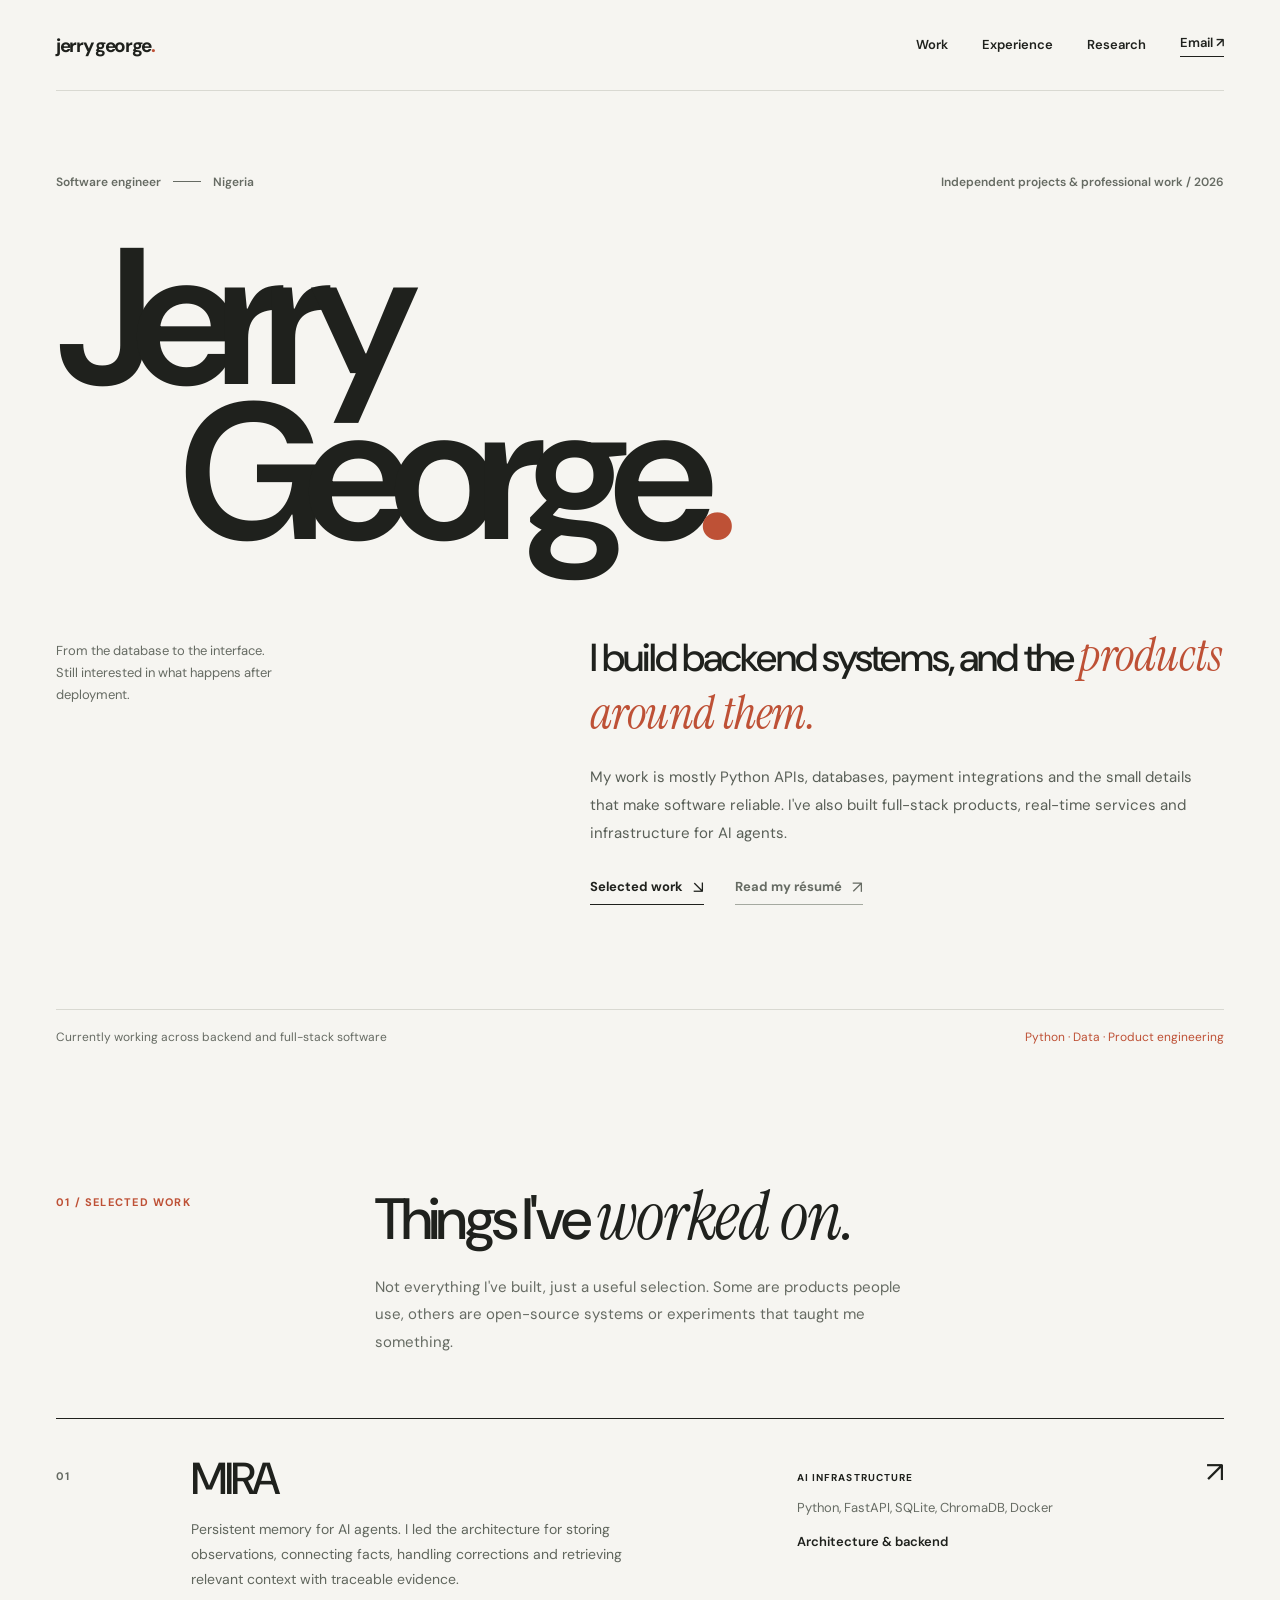
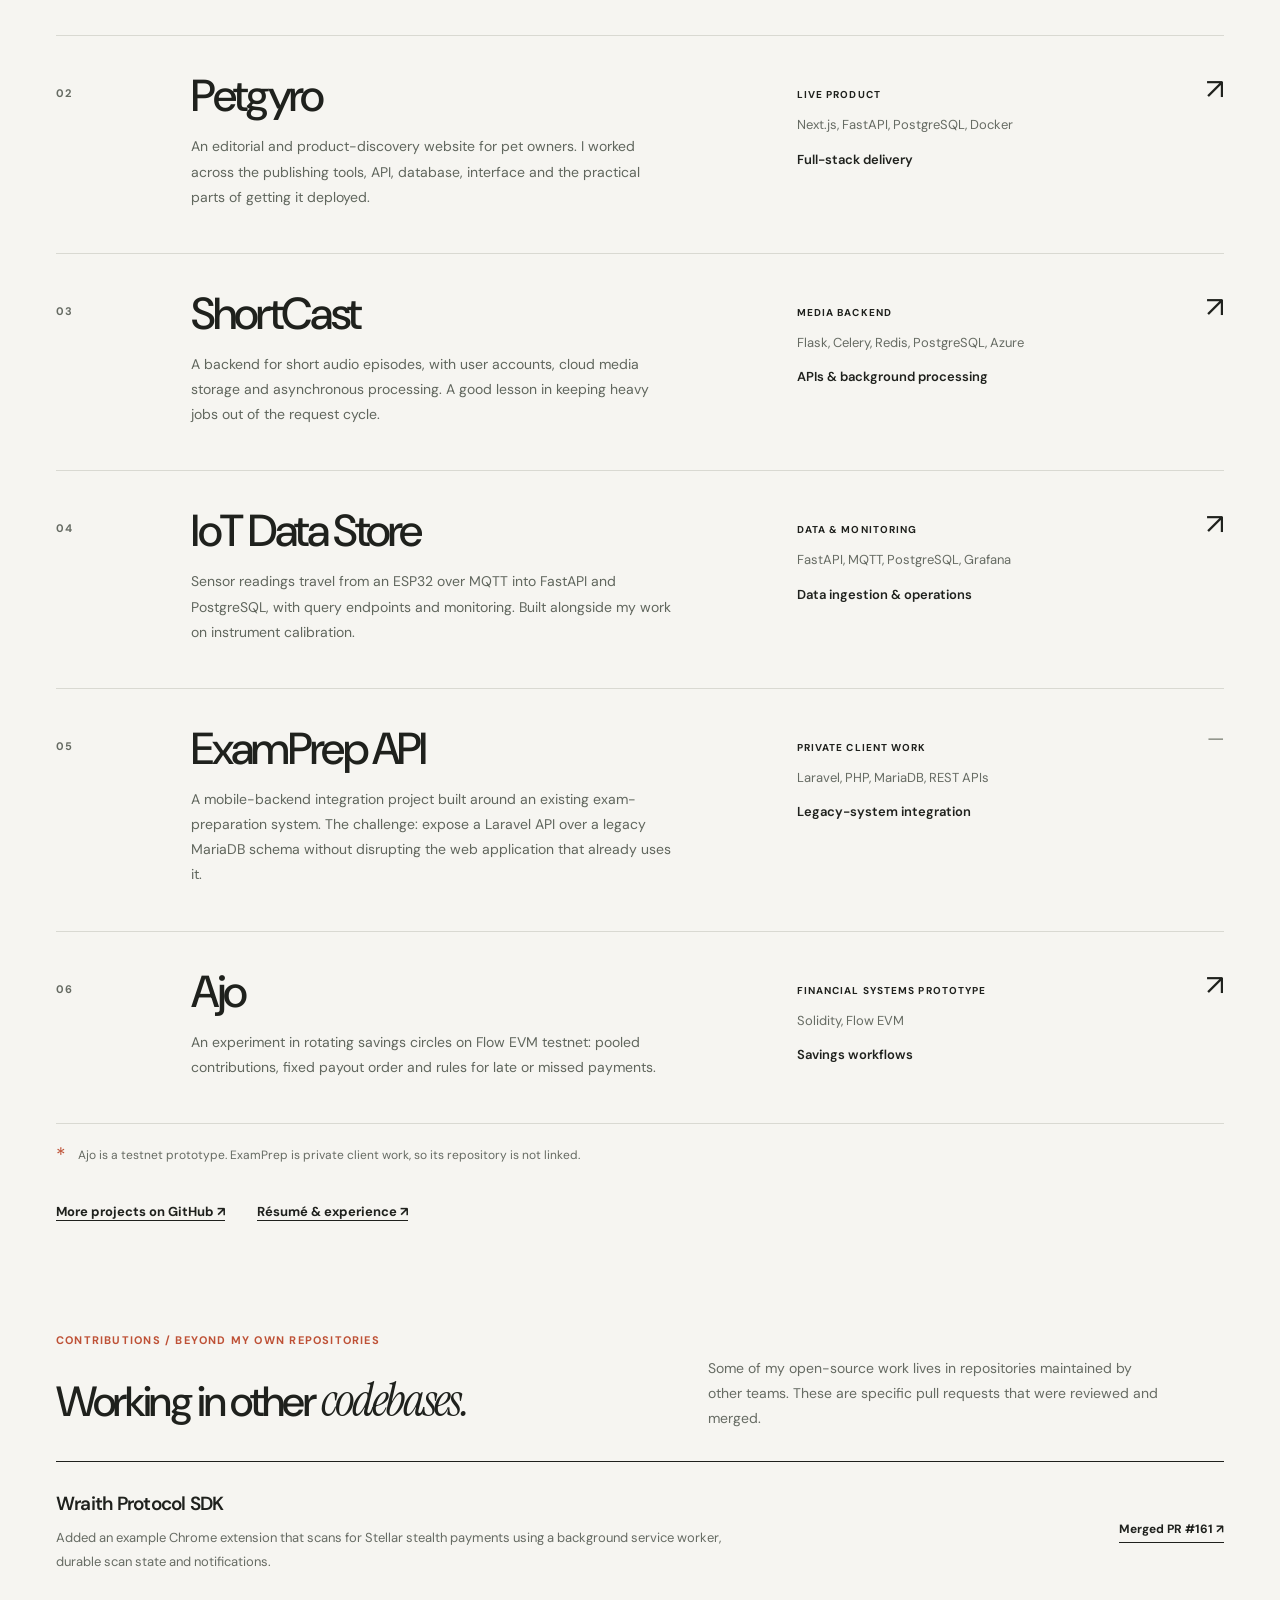
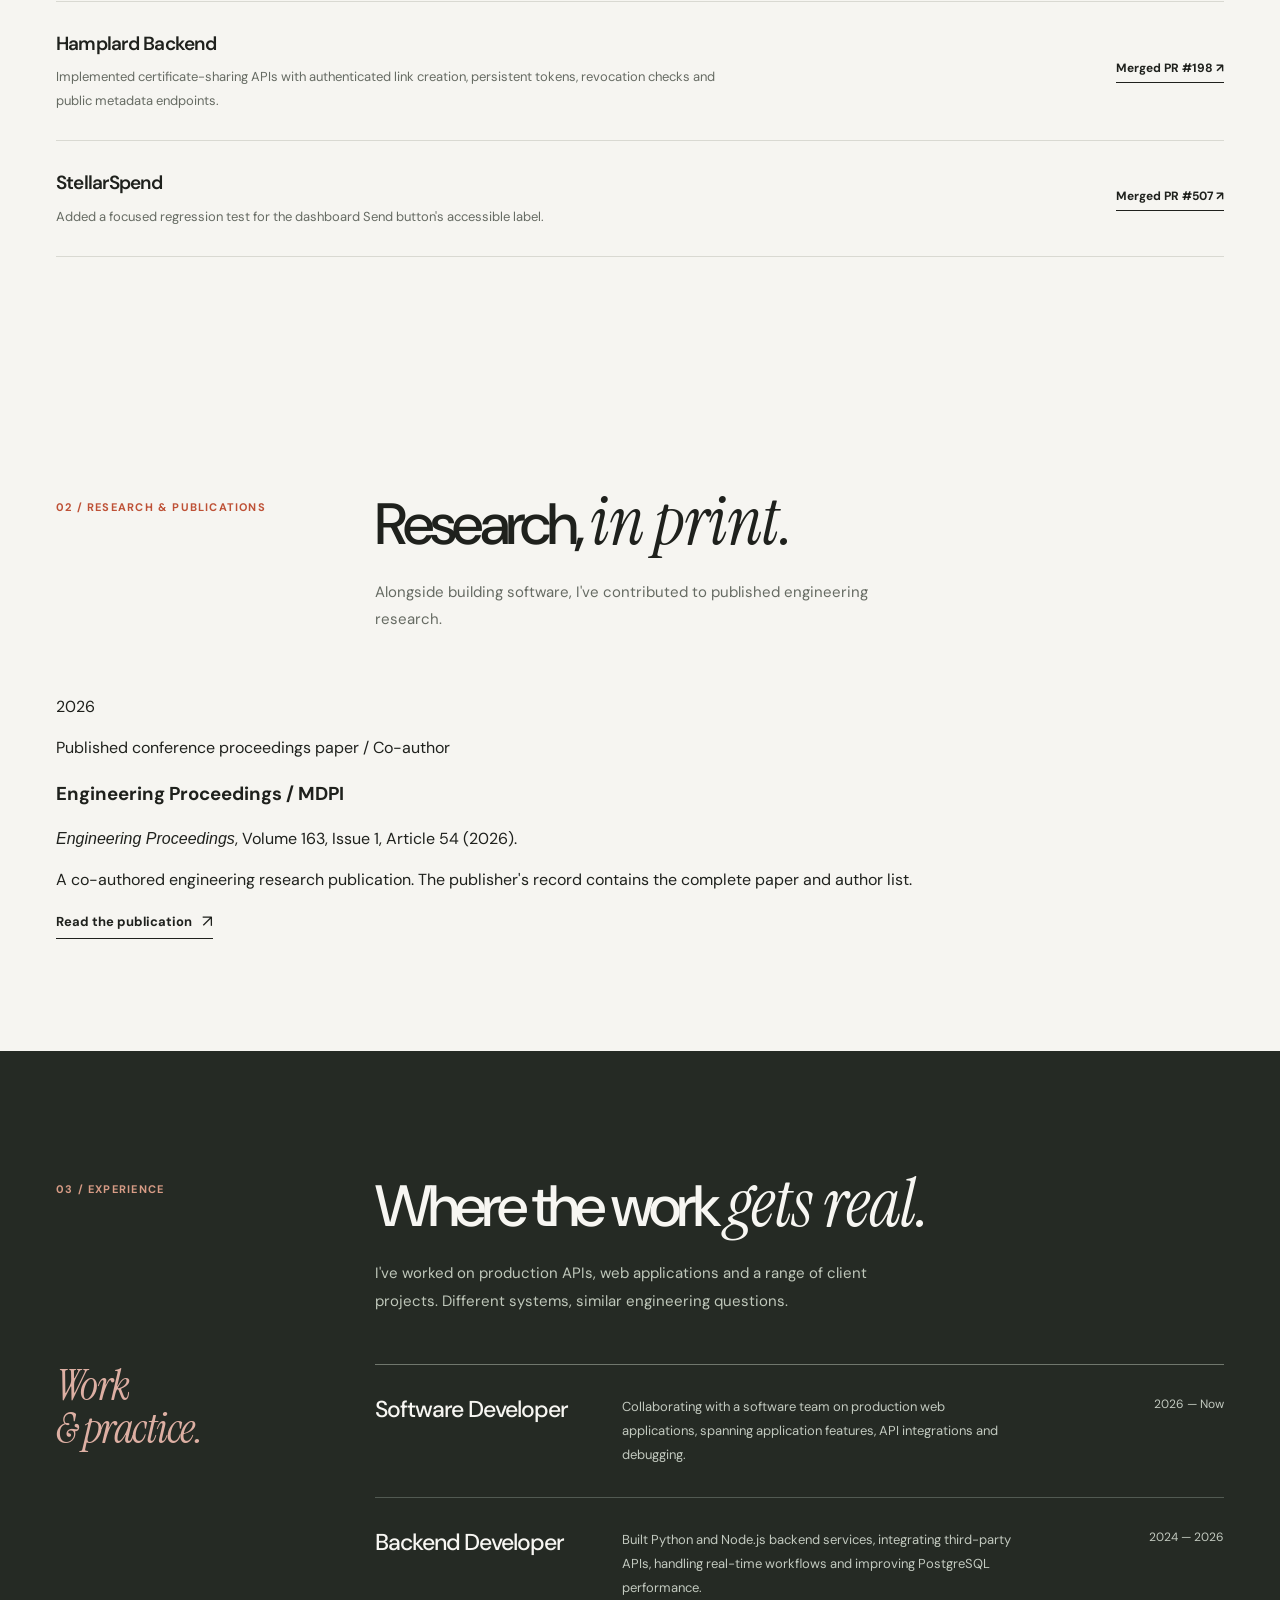
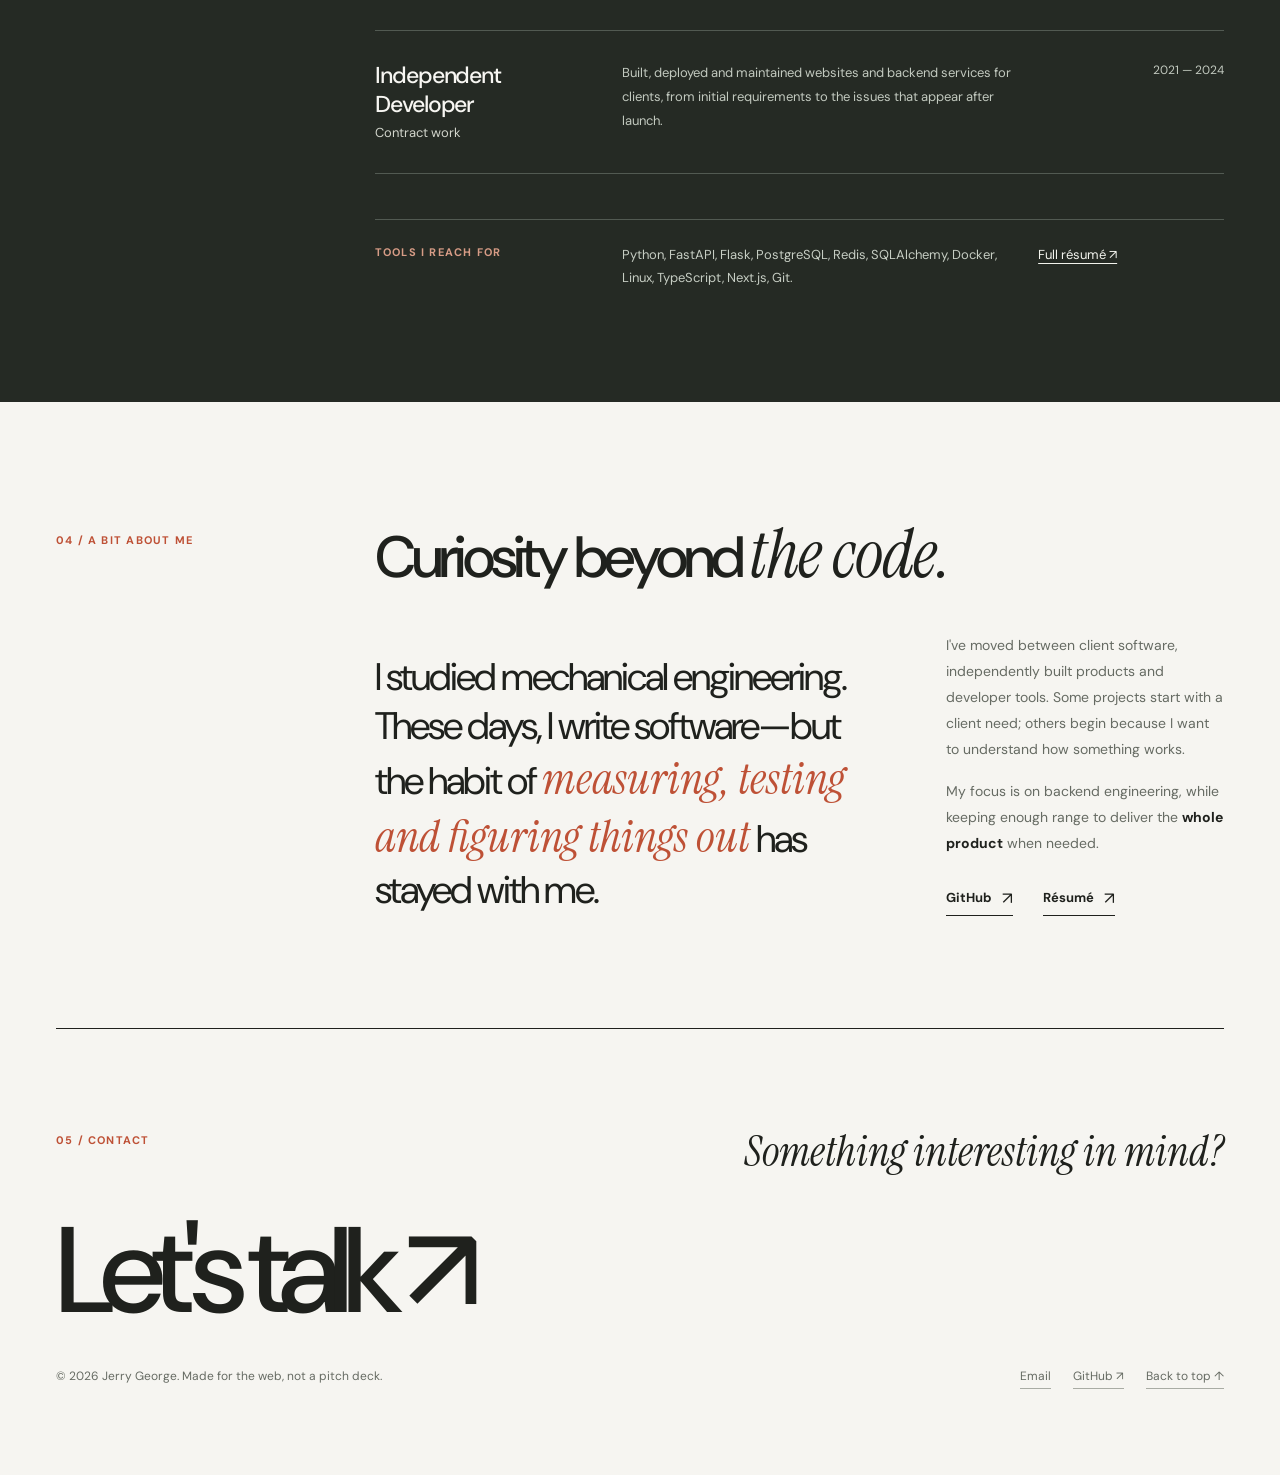
==== commit 7ae5bdda: "Add co-authored Engineering Proceedings publication to portfolio" ====
--- a/docs/index.html
+++ b/docs/index.html
@@ -21,7 +21,7 @@
       <nav class="nav" aria-label="Main navigation">
         <a href="#work">Work</a>
         <a href="#experience">Experience</a>
-        <a class="optional" href="#about">About</a>
+        <a class="optional" href="#research">Research</a>
         <a class="nav-email" href="mailto:jerrygithub360@gmail.com?subject=Hello%20Jerry">Email ↗</a>
       </nav>
     </div>
@@ -151,10 +151,29 @@
         </div>
       </div>
     </section>
+    <section id="research" class="research-section shell section" aria-labelledby="research-title">
+      <div class="section-title-row">
+        <span class="section-no">02 / Research &amp; publications</span>
+        <div>
+          <h2 id="research-title" class="section-title">Research, <em>in print.</em></h2>
+          <p class="section-note">Alongside building software, I've contributed to published engineering research.</p>
+        </div>
+      </div>
+      <article class="publication-entry">
+        <div class="publication-year" aria-label="Publication year">2026</div>
+        <div>
+          <p class="publication-type">Published conference proceedings paper / Co-author</p>
+          <h3>Engineering Proceedings <span class="publication-publisher">/ MDPI</span></h3>
+          <p class="publication-citation"><em>Engineering Proceedings</em>, Volume 163, Issue 1, Article 54 (2026).</p>
+          <p class="publication-note">A co-authored engineering research publication. The publisher's record contains the complete paper and author list.</p>
+          <a class="text-link" href="https://www.mdpi.com/2673-4591/163/1/54" target="_blank" rel="noopener noreferrer">Read the publication <span class="arrow" aria-hidden="true">↗</span></a>
+        </div>
+      </article>
+    </section>
     <section id="experience" class="story-section section" aria-labelledby="experience-title">
       <div class="shell">
         <div class="section-title-row">
-          <span class="section-no">02 / Experience</span>
+          <span class="section-no">03 / Experience</span>
           <div>
             <h2 id="experience-title" class="section-title">Where the work <em>gets real.</em></h2>
             <p class="section-note">I've worked on production APIs, web applications and a range of client projects. Different systems, similar engineering questions.</p>
@@ -191,7 +210,7 @@
     </section>
     <section id="about" class="shell section" aria-labelledby="about-title">
       <div class="about-grid">
-        <span class="section-no">03 / A bit about me</span>
+        <span class="section-no">04 / A bit about me</span>
         <div>
           <h2 id="about-title" class="section-title" style="margin-bottom:43px">Curiosity beyond <em>the code.</em></h2>
           <div class="about-content">
@@ -210,7 +229,7 @@
     </section>
     <section id="contact" class="shell contact-section" aria-labelledby="contact-title">
       <div class="contact-top">
-        <span class="section-no">04 / Contact</span>
+        <span class="section-no">05 / Contact</span>
         <p class="contact-lead">Something interesting in mind?</p>
       </div>
       <h2 id="contact-title" class="contact-title"><a href="mailto:jerrygithub360@gmail.com?subject=Hello%20Jerry">Let's talk ↗</a></h2>
--- a/docs/site.css
+++ b/docs/site.css
@@ -75,6 +75,25 @@
 .work-footnote::before { content: '*'; color: var(--accent); font-size: 20px; line-height: .9; }
 .selected-links { margin-top: 38px; display: flex; gap: 32px; flex-wrap: wrap; }
 .selected-links a { font-size: 13px; font-weight: 700; text-underline-offset: 4px; }
+.private-visit { font-size: 20px; color: var(--quiet); cursor: default; }
+.work-row:hover .private-visit { transform: none; color: var(--quiet); }
+.oss-section { margin-top: 104px; }
+.oss-header { display: grid; grid-template-columns: 1fr .85fr; gap: 44px; align-items: end; padding-bottom: 30px; border-bottom: 1px solid var(--ink); }
+.oss-header .section-no { padding: 0; }
+.oss-header h3 { margin: 18px 0 0; font-size: clamp(30px, 3.3vw, 47px); line-height: 1.12; font-weight: 500; letter-spacing: -.055em; }
+.oss-header h3 em { font: italic 1.12em var(--serif); }
+.oss-header p { margin: 0; color: var(--muted); font-size: 14px; line-height: 1.8; max-width: 450px; }
+.oss-row { display: grid; grid-template-columns: 1fr auto; align-items: center; gap: 35px; padding: 27px 0; border-bottom: 1px solid var(--line); }
+.oss-row h4 { font-size: 19px; font-weight: 600; letter-spacing: -.04em; margin: 0 0 7px; }
+.oss-row p { font-size: 13px; color: var(--muted); line-height: 1.85; max-width: 690px; margin: 0; }
+.oss-row a { white-space: nowrap; font-size: 12px; font-weight: 700; text-decoration: none; border-bottom: 1px solid var(--ink); padding-bottom: 4px; }
+.oss-row a:hover { color: var(--accent); border-color: var(--accent); }
+@media (max-width: 760px) {
+  .oss-section { margin-top: 72px; }
+  .oss-header { grid-template-columns: 1fr; gap: 15px; }
+  .oss-row { grid-template-columns: 1fr; gap: 13px; }
+  .oss-row a { justify-self: start; }
+}
 .story-section { background: var(--dark); color: #f7f6f2; }
 .story-section .section-title-row { margin-bottom: 48px; }
 .story-section .section-no { color: #d79c86; }
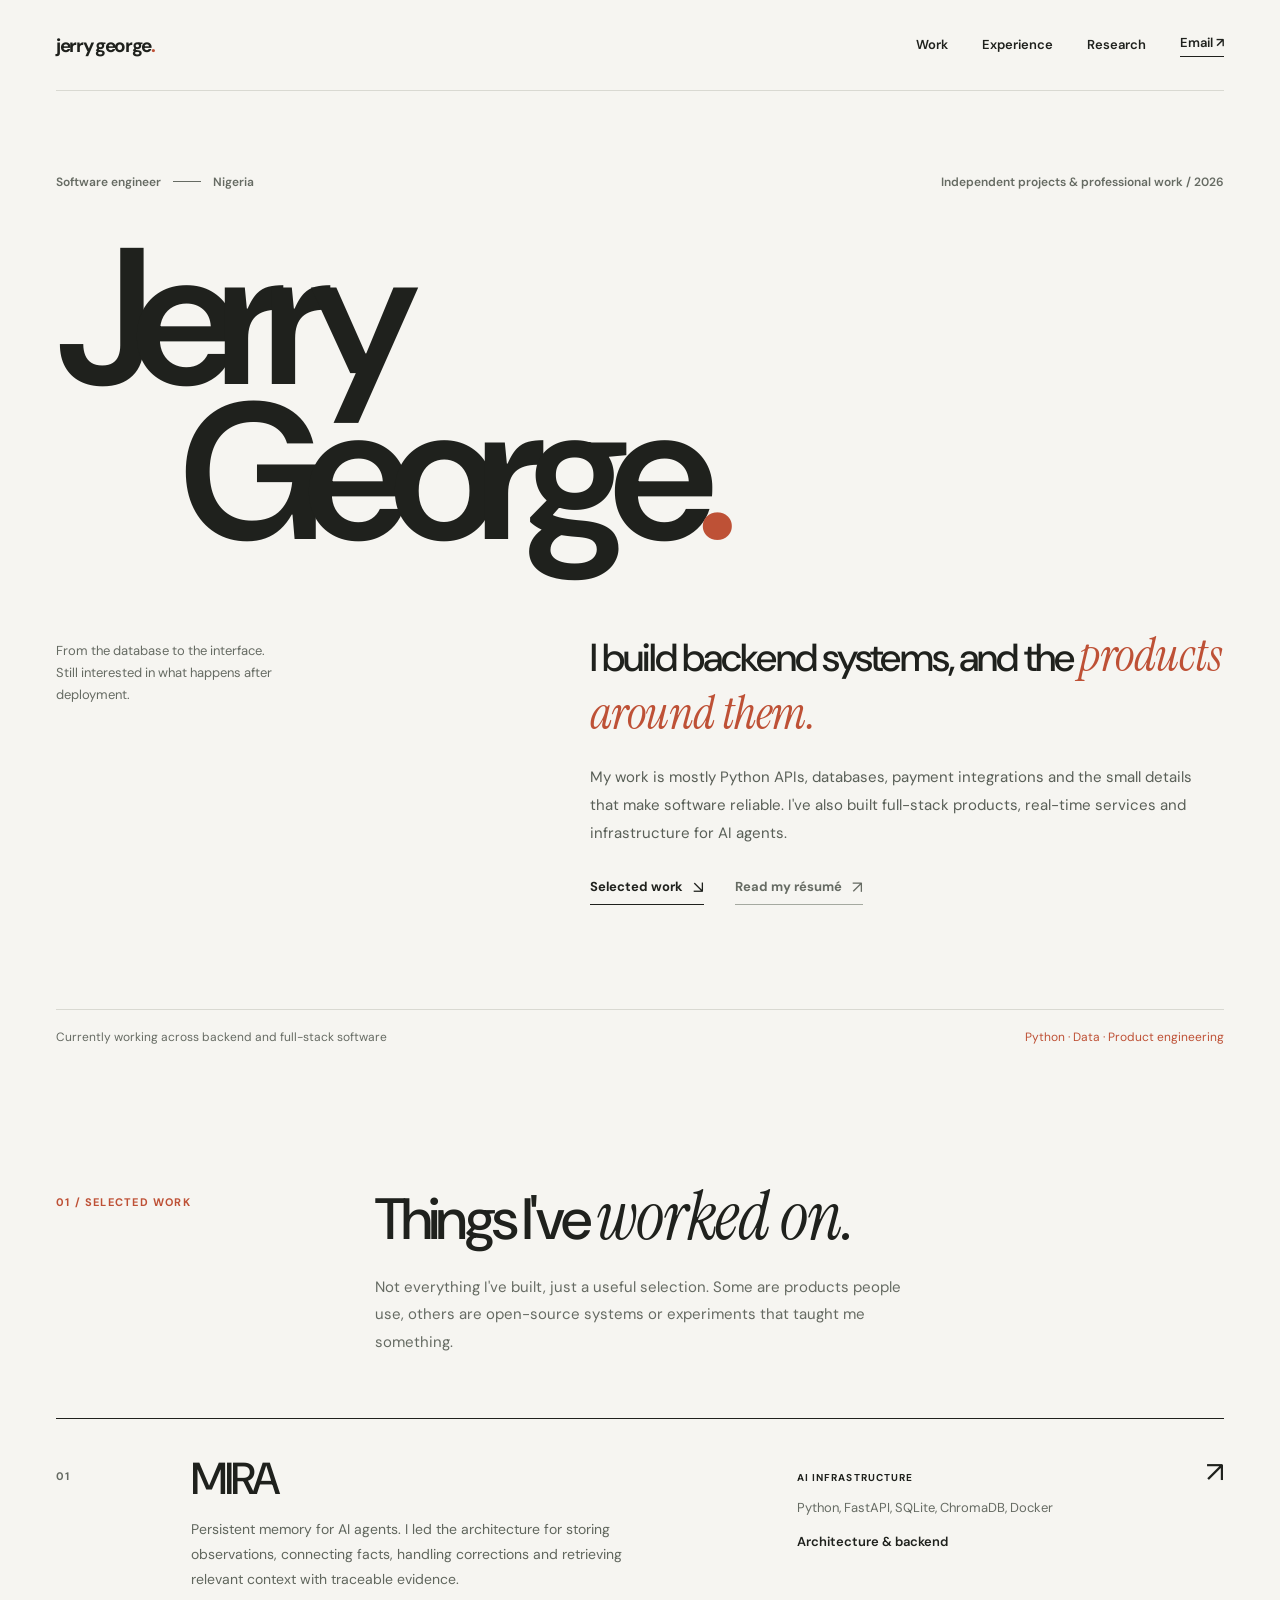
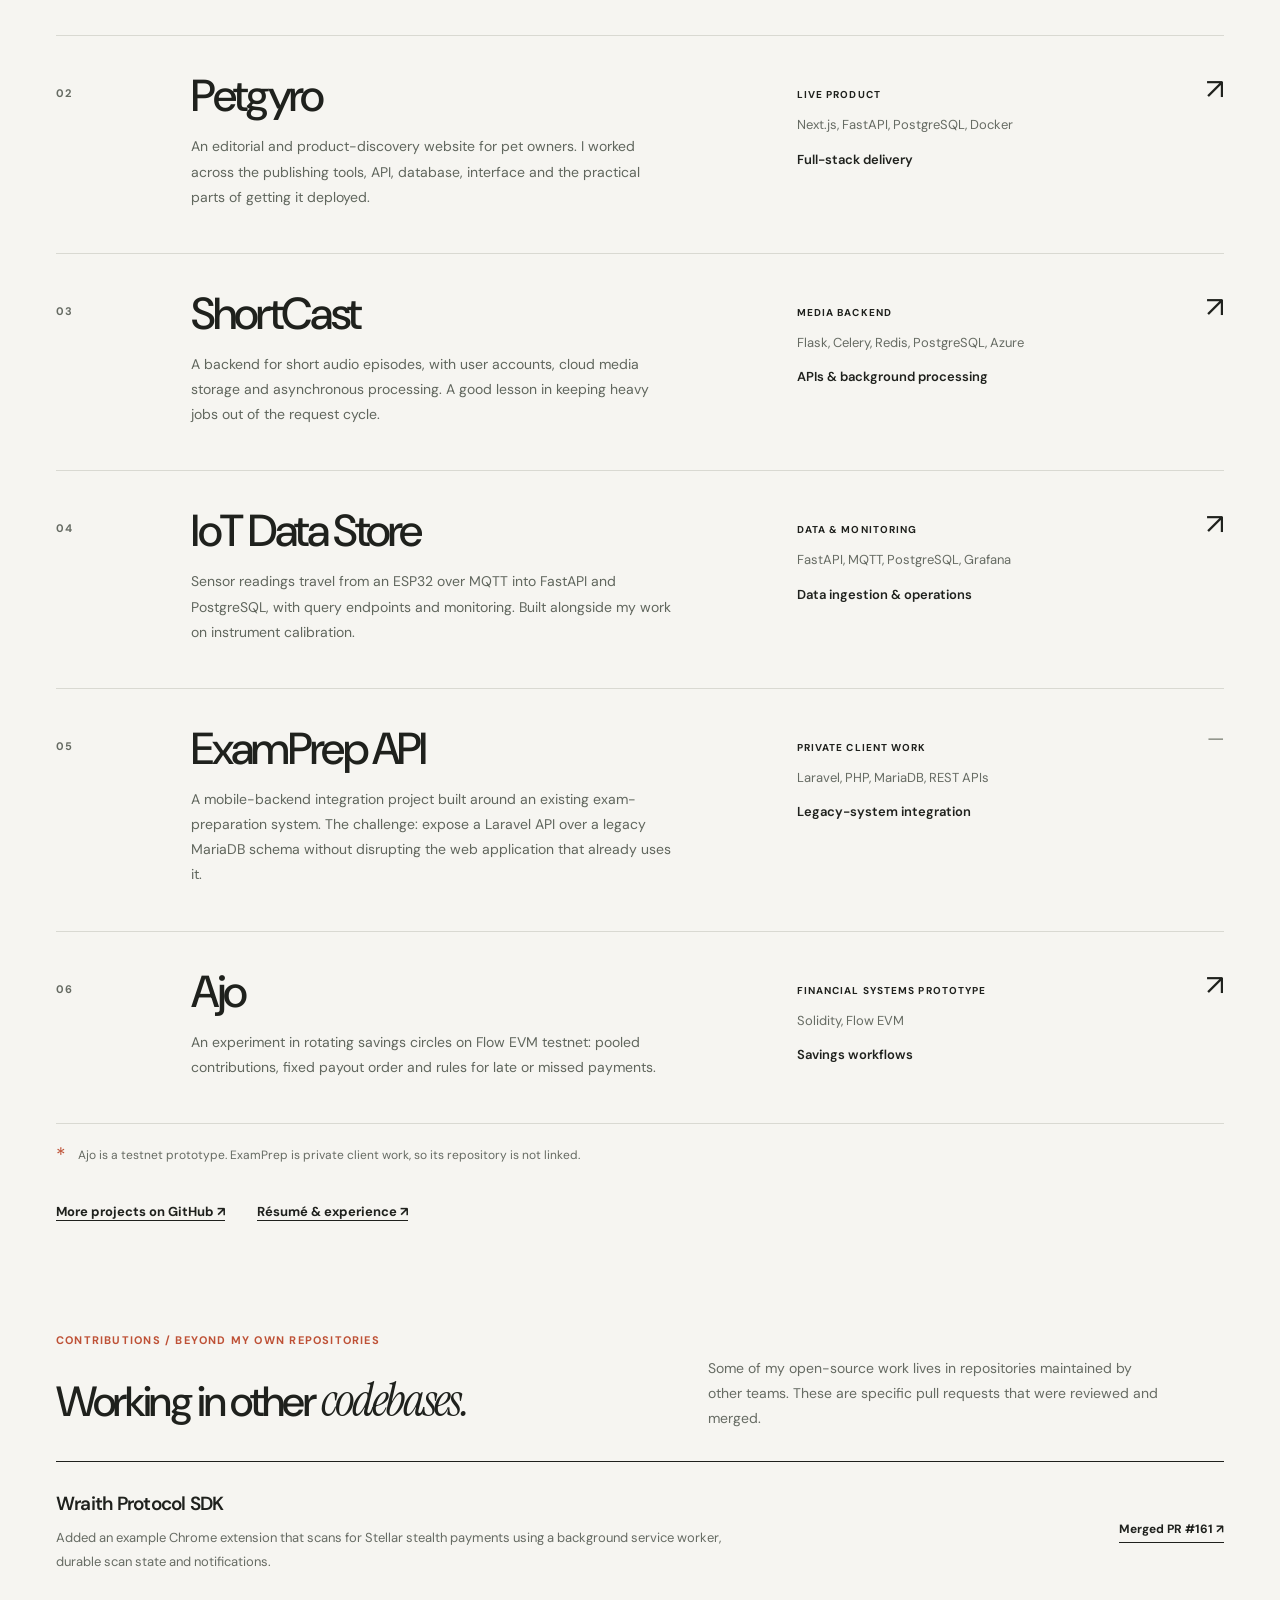
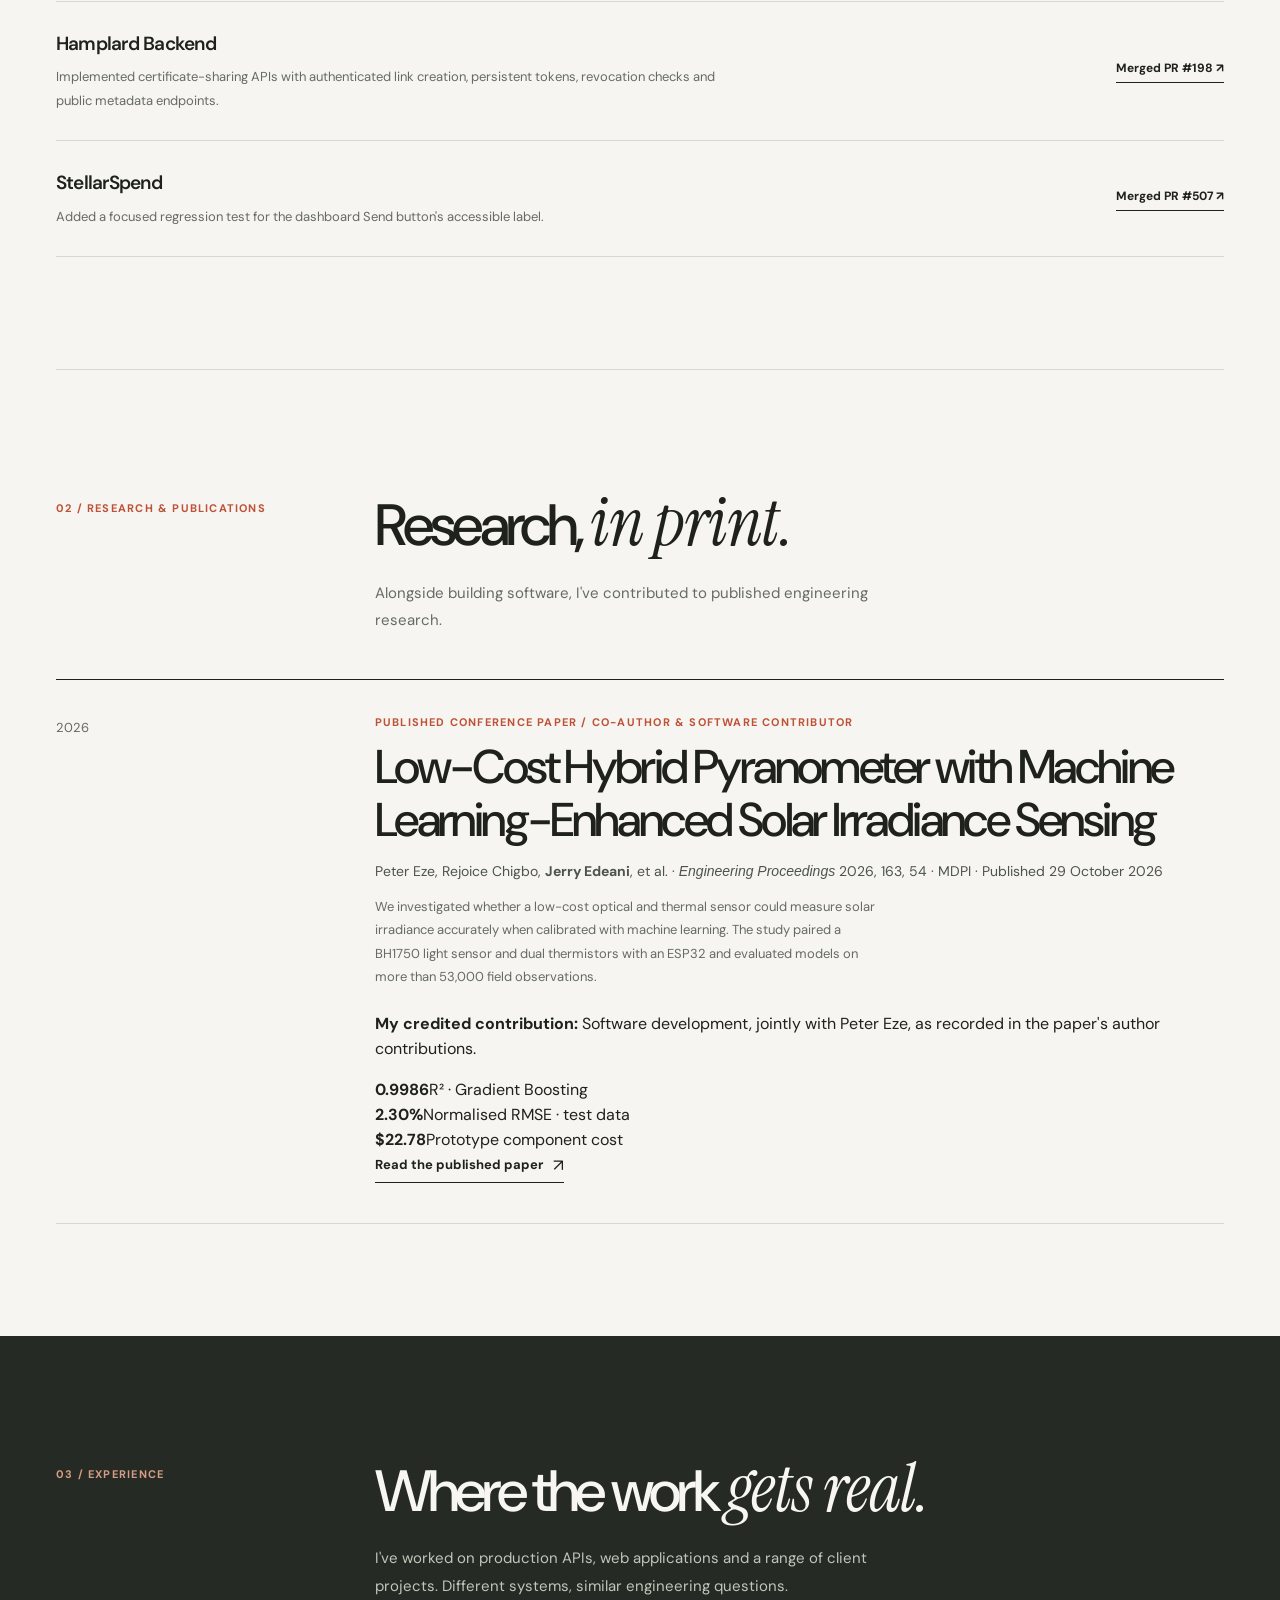
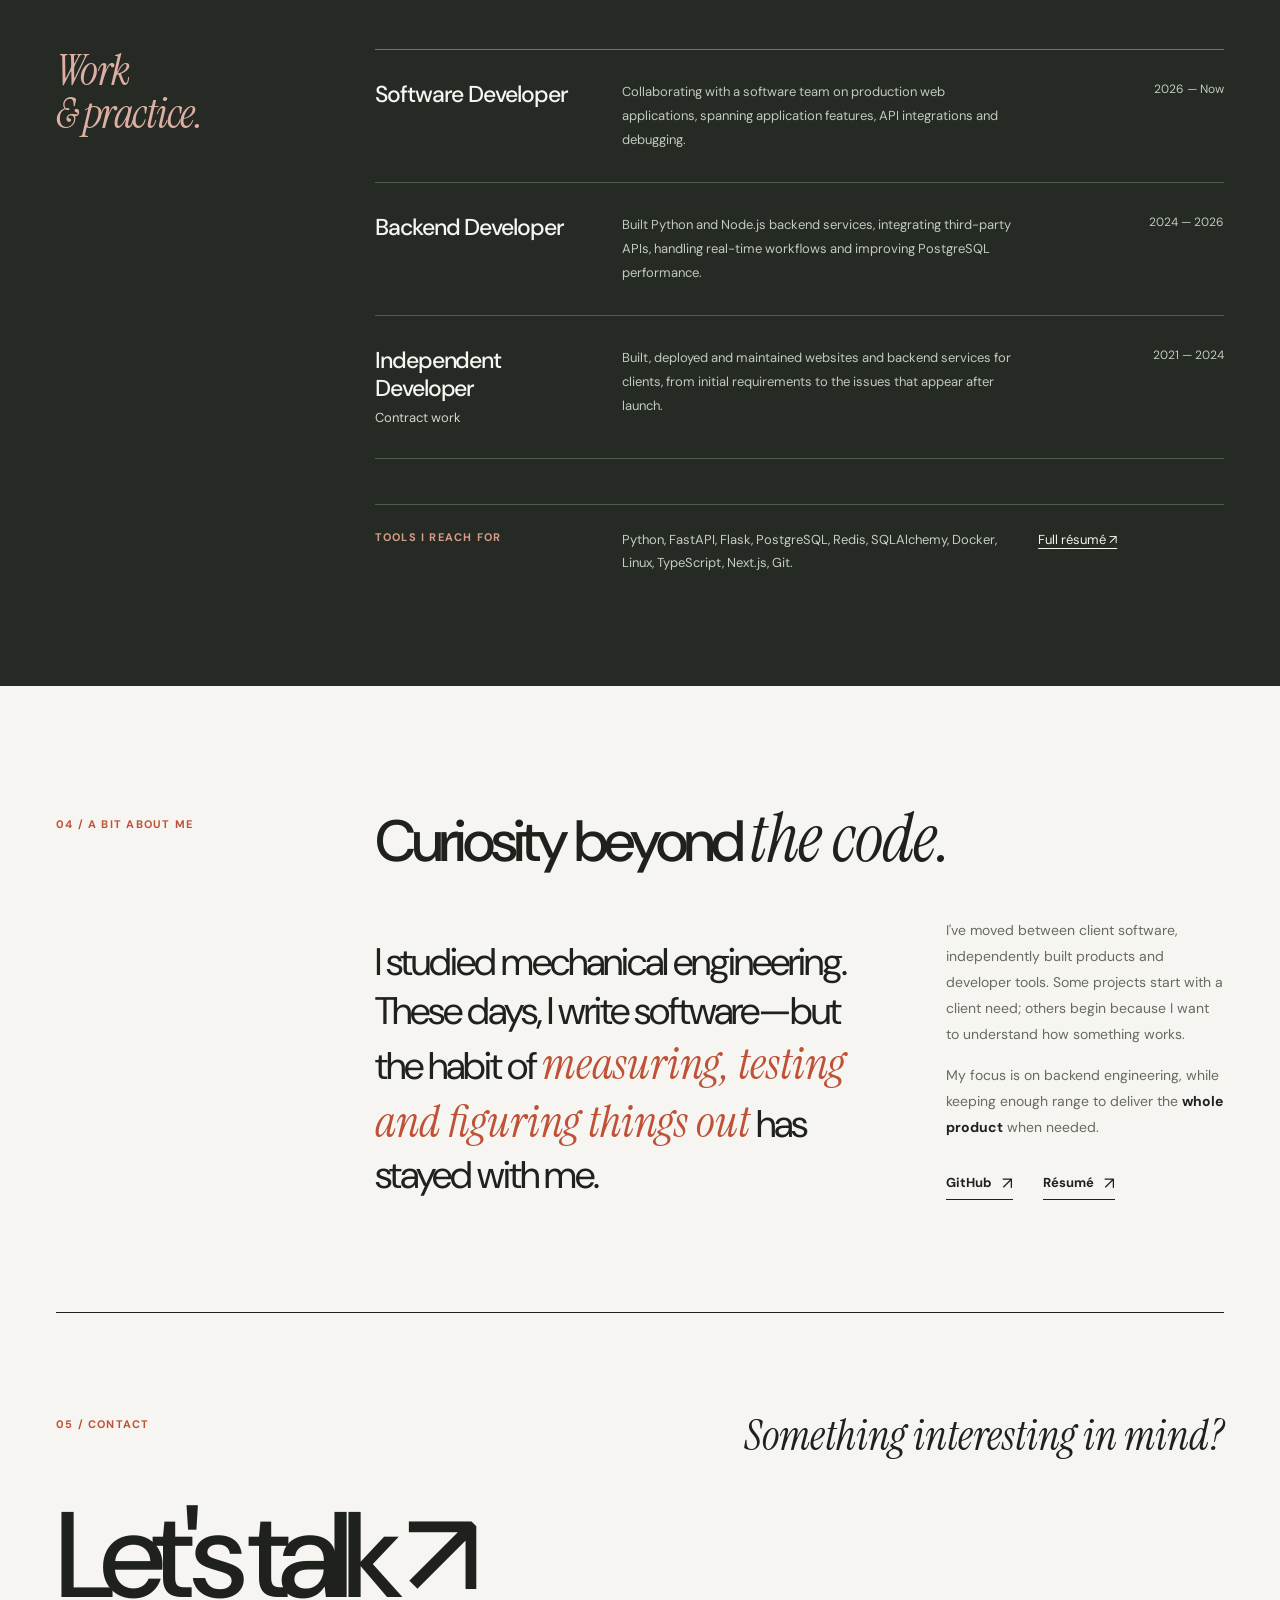
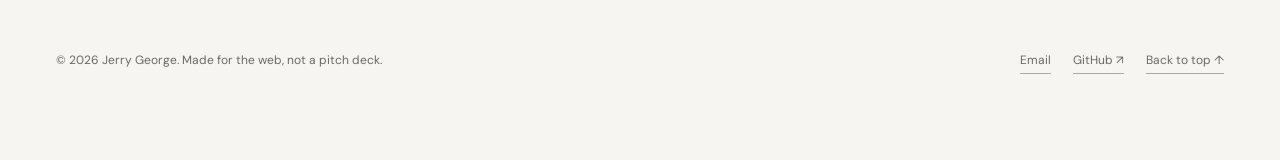
==== commit d8711ec1: "Replace placeholder research entry with verified paper title, authorship, software credit and result" ====
--- a/docs/index.html
+++ b/docs/index.html
@@ -162,11 +162,17 @@
       <article class="publication-entry">
         <div class="publication-year" aria-label="Publication year">2026</div>
         <div>
-          <p class="publication-type">Published conference proceedings paper / Co-author</p>
-          <h3>Engineering Proceedings <span class="publication-publisher">/ MDPI</span></h3>
-          <p class="publication-citation"><em>Engineering Proceedings</em>, Volume 163, Issue 1, Article 54 (2026).</p>
-          <p class="publication-note">A co-authored engineering research publication. The publisher's record contains the complete paper and author list.</p>
-          <a class="text-link" href="https://www.mdpi.com/2673-4591/163/1/54" target="_blank" rel="noopener noreferrer">Read the publication <span class="arrow" aria-hidden="true">↗</span></a>
+          <p class="publication-type">Published conference paper / Co-author &amp; software contributor</p>
+          <h3>Low-Cost Hybrid Pyranometer with Machine Learning-Enhanced Solar Irradiance Sensing</h3>
+          <p class="publication-citation">Peter Eze, Rejoice Chigbo, <strong>Jerry Edeani</strong>, et al. · <em>Engineering Proceedings</em> 2026, 163, 54 · MDPI · Published 29 October 2026</p>
+          <p class="publication-note">We investigated whether a low-cost optical and thermal sensor could measure solar irradiance accurately when calibrated with machine learning. The study paired a BH1750 light sensor and dual thermistors with an ESP32 and evaluated models on more than 53,000 field observations.</p>
+          <p class="publication-credit"><strong>My credited contribution:</strong> Software development, jointly with Peter Eze, as recorded in the paper's author contributions.</p>
+          <div class="publication-metrics" aria-label="Selected research results">
+            <div><strong>0.9986</strong><span>R² · Gradient Boosting</span></div>
+            <div><strong>2.30%</strong><span>Normalised RMSE · test data</span></div>
+            <div><strong>$22.78</strong><span>Prototype component cost</span></div>
+          </div>
+          <a class="text-link" href="https://doi.org/10.3390/engproc2026163054" target="_blank" rel="noopener noreferrer">Read the published paper <span class="arrow" aria-hidden="true">↗</span></a>
         </div>
       </article>
     </section>
--- a/docs/site.css
+++ b/docs/site.css
@@ -94,6 +94,19 @@
   .oss-row { grid-template-columns: 1fr; gap: 13px; }
   .oss-row a { justify-self: start; }
 }
+.research-section { border-top: 1px solid var(--line); }
+.research-section .section-title-row { margin-bottom: 44px; }
+.publication-entry { border-top: 1px solid var(--ink); border-bottom: 1px solid var(--line); padding: 34px 0 40px; display: grid; grid-template-columns: .34fr 1fr; gap: 30px; }
+.publication-year { color: var(--muted); font-size: 13px; padding-top: 4px; }
+.publication-type { font-size: 11px; text-transform: uppercase; letter-spacing: .11em; font-weight: 700; color: var(--accent); margin: 0 0 10px; }
+.publication-entry h3 { font-size: clamp(30px, 3.7vw, 52px); letter-spacing: -.055em; line-height: 1.12; font-weight: 500; margin: 0 0 14px; }
+.publication-publisher { color: var(--quiet); font-family: var(--serif); font-style: italic; font-weight: 400; letter-spacing: -.01em; }
+.publication-citation { color: #4d544d; font-size: 14px; margin: 0 0 12px; }
+.publication-note { color: var(--muted); font-size: 13px; line-height: 1.8; max-width: 510px; margin: 0 0 24px; }
+@media (max-width: 760px) {
+  .publication-entry { grid-template-columns: 1fr; gap: 9px; padding-top: 25px; padding-bottom: 29px; }
+  .publication-publisher { display: block; }
+}
 .story-section { background: var(--dark); color: #f7f6f2; }
 .story-section .section-title-row { margin-bottom: 48px; }
 .story-section .section-no { color: #d79c86; }
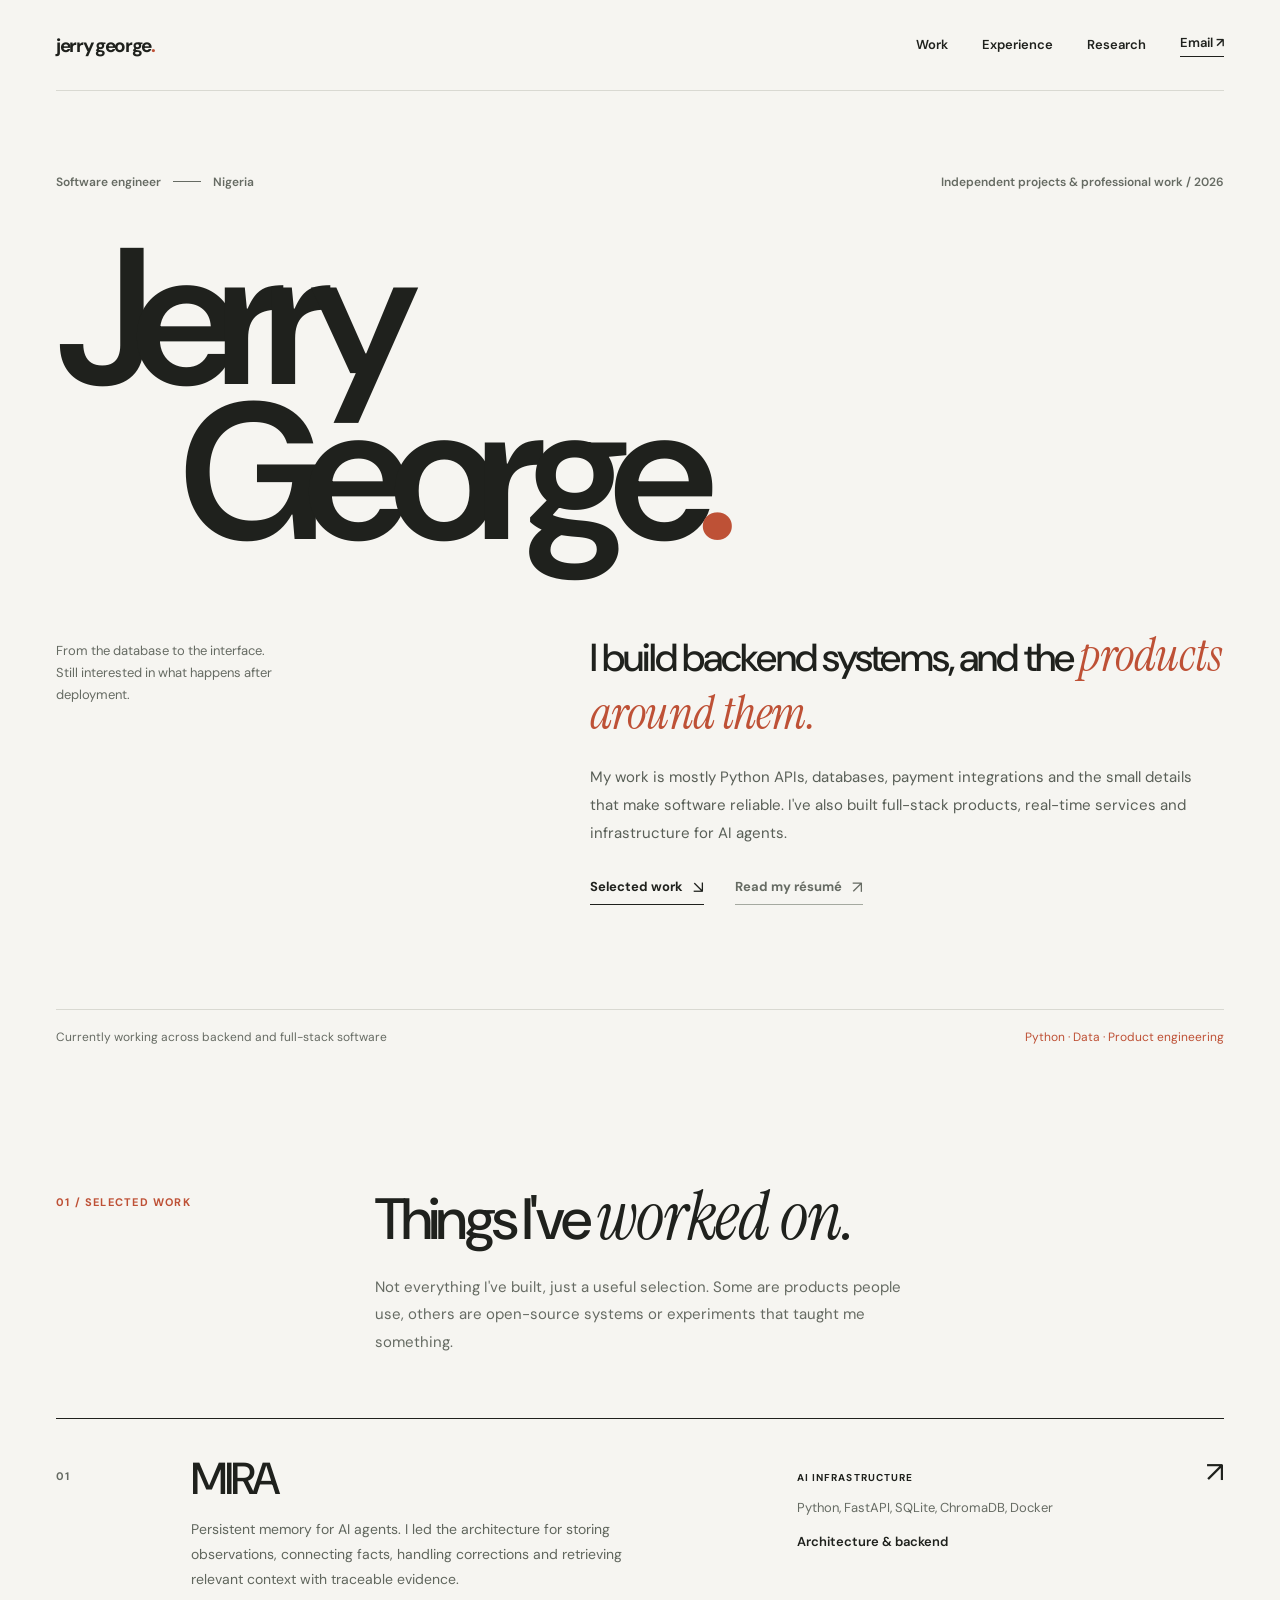
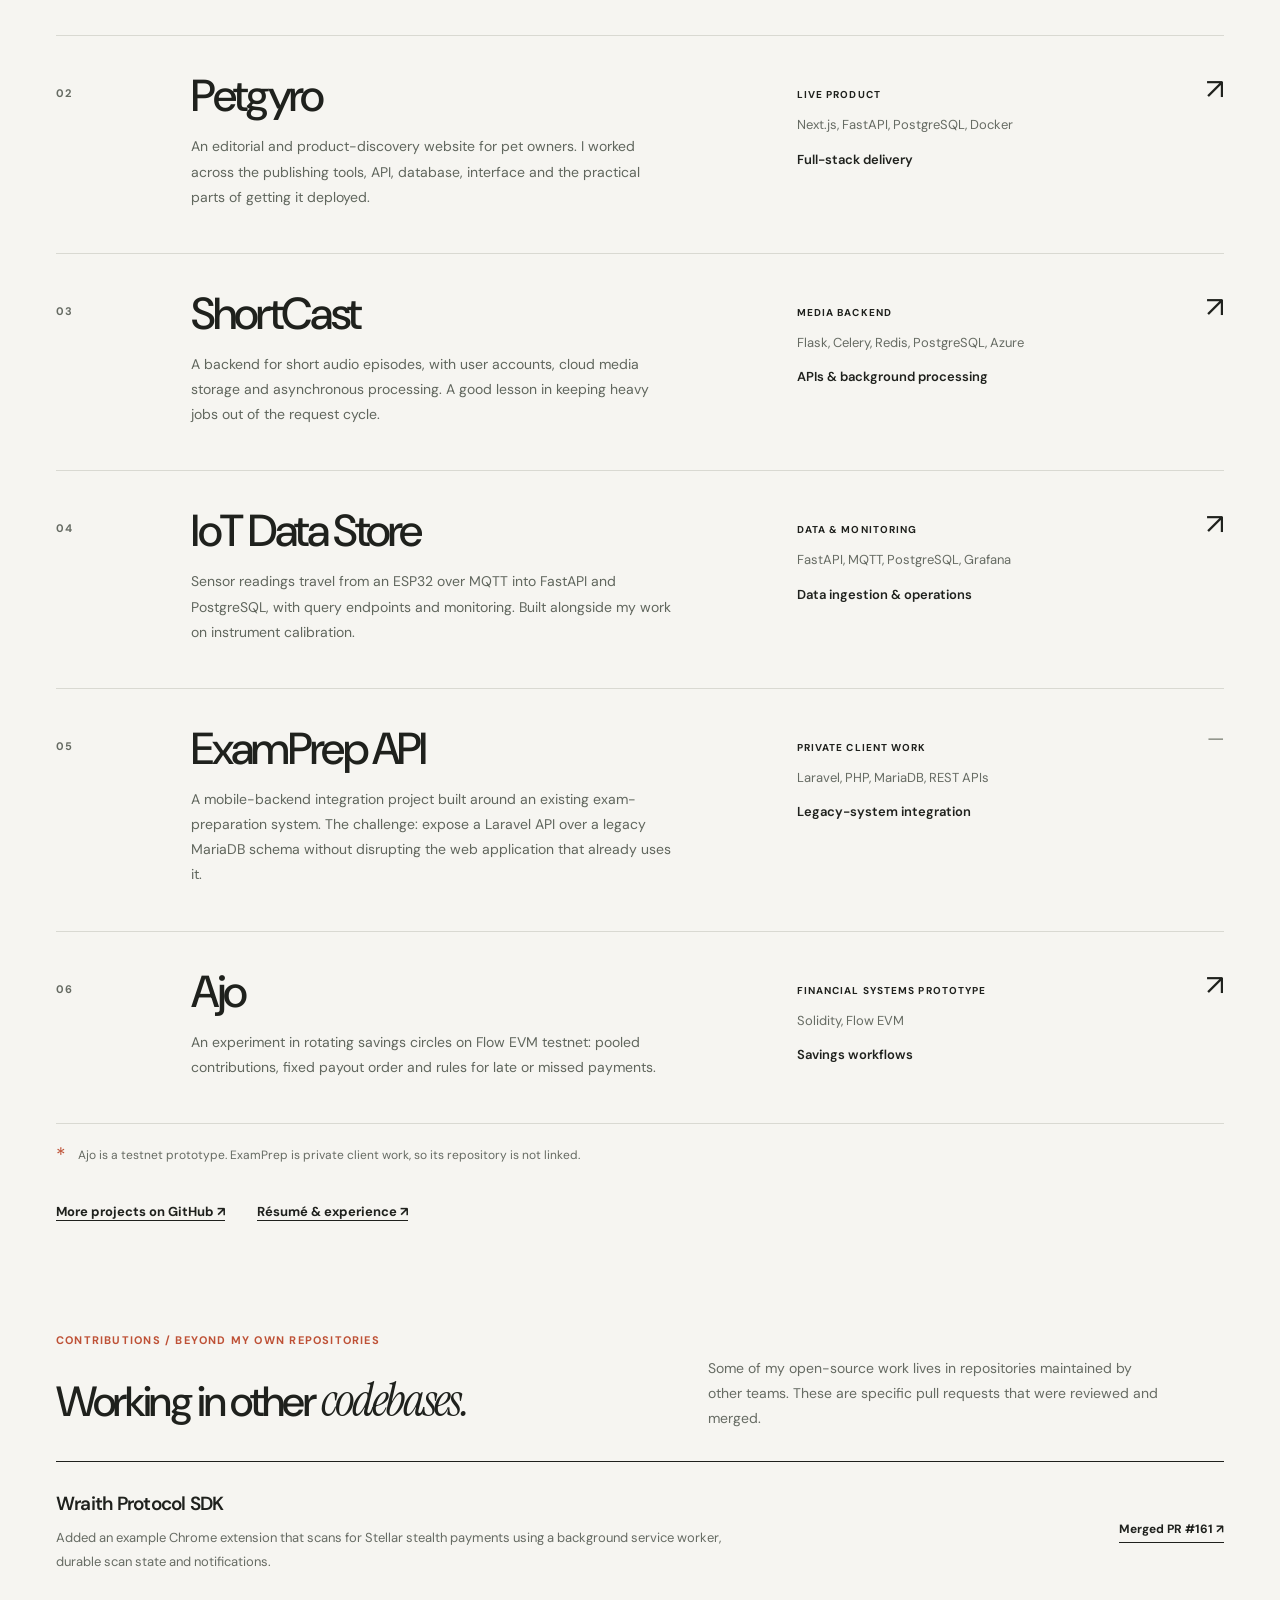
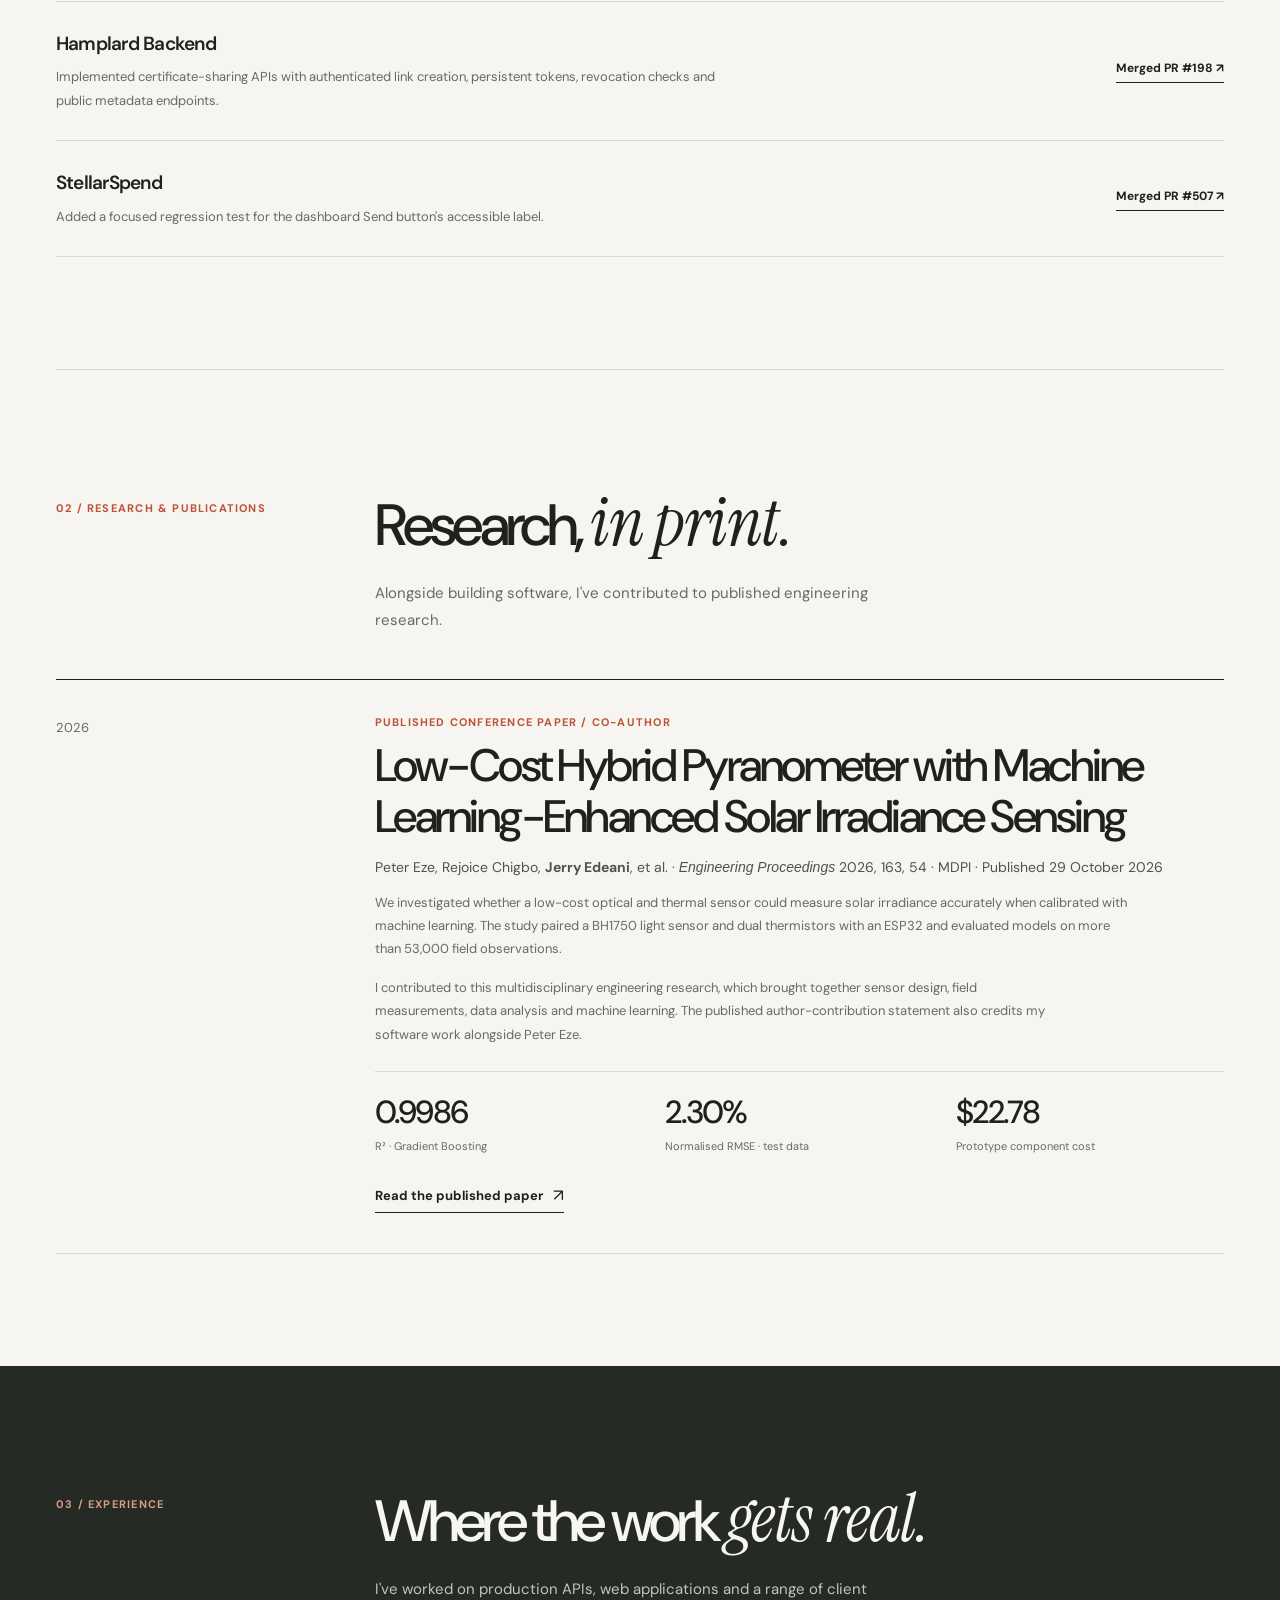
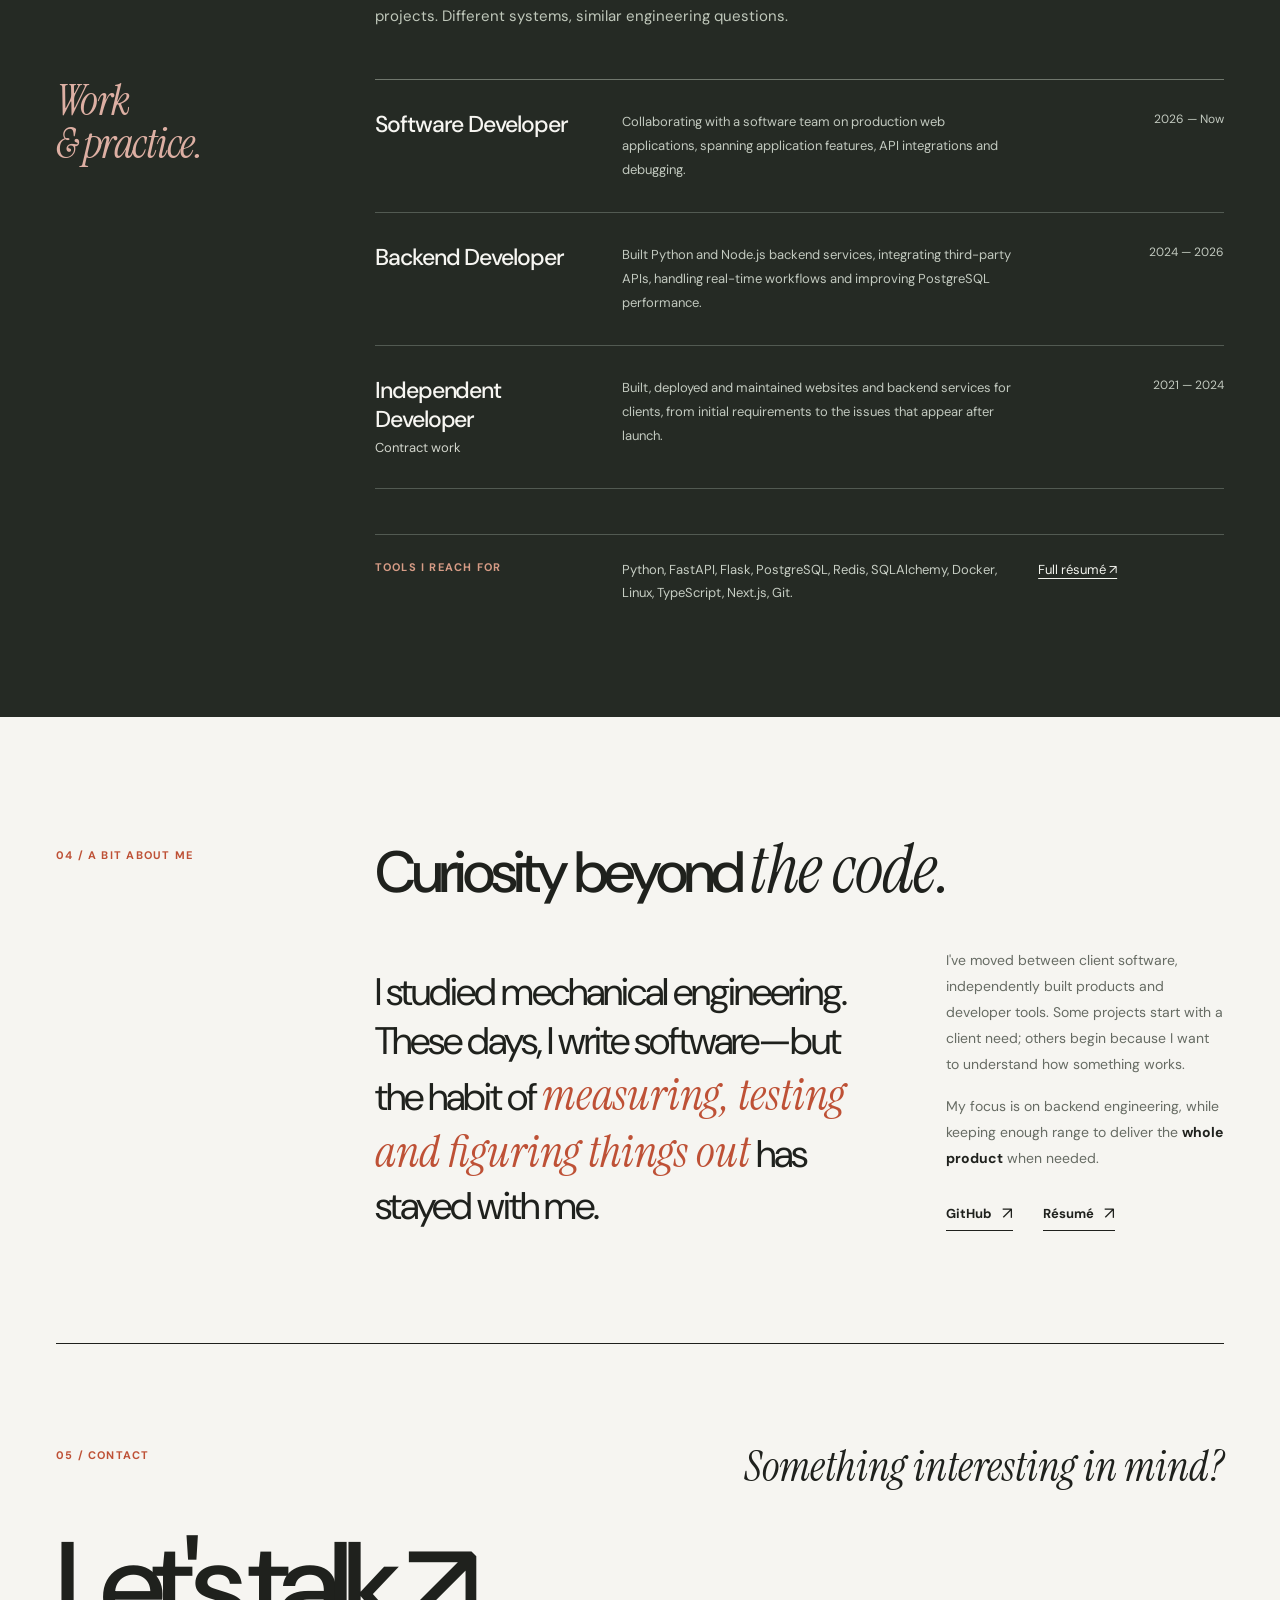
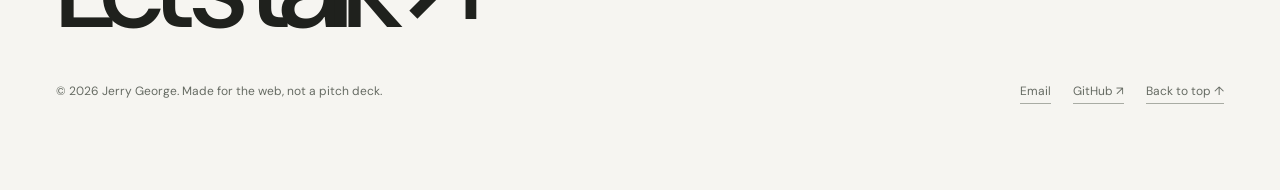
==== commit f30a66a9: "Present published research co-authorship beyond software-only attribution" ====
--- a/docs/index.html
+++ b/docs/index.html
@@ -162,11 +162,11 @@
       <article class="publication-entry">
         <div class="publication-year" aria-label="Publication year">2026</div>
         <div>
-          <p class="publication-type">Published conference paper / Co-author &amp; software contributor</p>
+          <p class="publication-type">Published conference paper / Co-author</p>
           <h3>Low-Cost Hybrid Pyranometer with Machine Learning-Enhanced Solar Irradiance Sensing</h3>
           <p class="publication-citation">Peter Eze, Rejoice Chigbo, <strong>Jerry Edeani</strong>, et al. · <em>Engineering Proceedings</em> 2026, 163, 54 · MDPI · Published 29 October 2026</p>
           <p class="publication-note">We investigated whether a low-cost optical and thermal sensor could measure solar irradiance accurately when calibrated with machine learning. The study paired a BH1750 light sensor and dual thermistors with an ESP32 and evaluated models on more than 53,000 field observations.</p>
-          <p class="publication-credit"><strong>My credited contribution:</strong> Software development, jointly with Peter Eze, as recorded in the paper's author contributions.</p>
+          <p class="publication-credit">I contributed to this multidisciplinary engineering research, which brought together sensor design, field measurements, data analysis and machine learning. The published author-contribution statement also credits my software work alongside Peter Eze.</p>
           <div class="publication-metrics" aria-label="Selected research results">
             <div><strong>0.9986</strong><span>R² · Gradient Boosting</span></div>
             <div><strong>2.30%</strong><span>Normalised RMSE · test data</span></div>
--- a/docs/site.css
+++ b/docs/site.css
@@ -103,6 +103,18 @@
 .publication-publisher { color: var(--quiet); font-family: var(--serif); font-style: italic; font-weight: 400; letter-spacing: -.01em; }
 .publication-citation { color: #4d544d; font-size: 14px; margin: 0 0 12px; }
 .publication-note { color: var(--muted); font-size: 13px; line-height: 1.8; max-width: 510px; margin: 0 0 24px; }
+
+.publication-entry h3 { max-width: 900px; font-size: clamp(28px, 3.55vw, 51px); text-wrap: balance; }
+.publication-note { max-width: 760px; margin-bottom: 15px; }
+.publication-credit { max-width: 690px; font-size: 13px; color: var(--muted); line-height: 1.8; margin: 0; }
+.publication-credit strong { color: var(--ink); }
+.publication-metrics { display: grid; grid-template-columns: repeat(3,minmax(0,1fr)); gap: 23px; border-top: 1px solid var(--line); padding: 21px 0 28px; margin-top: 25px; }
+.publication-metrics strong { display: block; font-size: clamp(22px, 2.6vw, 32px); font-weight: 500; letter-spacing: -.055em; line-height: 1.2; }
+.publication-metrics span { display: block; color: var(--muted); margin-top: 7px; font-size: 11px; line-height: 1.5; }
+@media (max-width: 500px) {
+  .publication-metrics { grid-template-columns: repeat(2,minmax(0,1fr)); gap: 22px; }
+}
+
 @media (max-width: 760px) {
   .publication-entry { grid-template-columns: 1fr; gap: 9px; padding-top: 25px; padding-bottom: 29px; }
   .publication-publisher { display: block; }
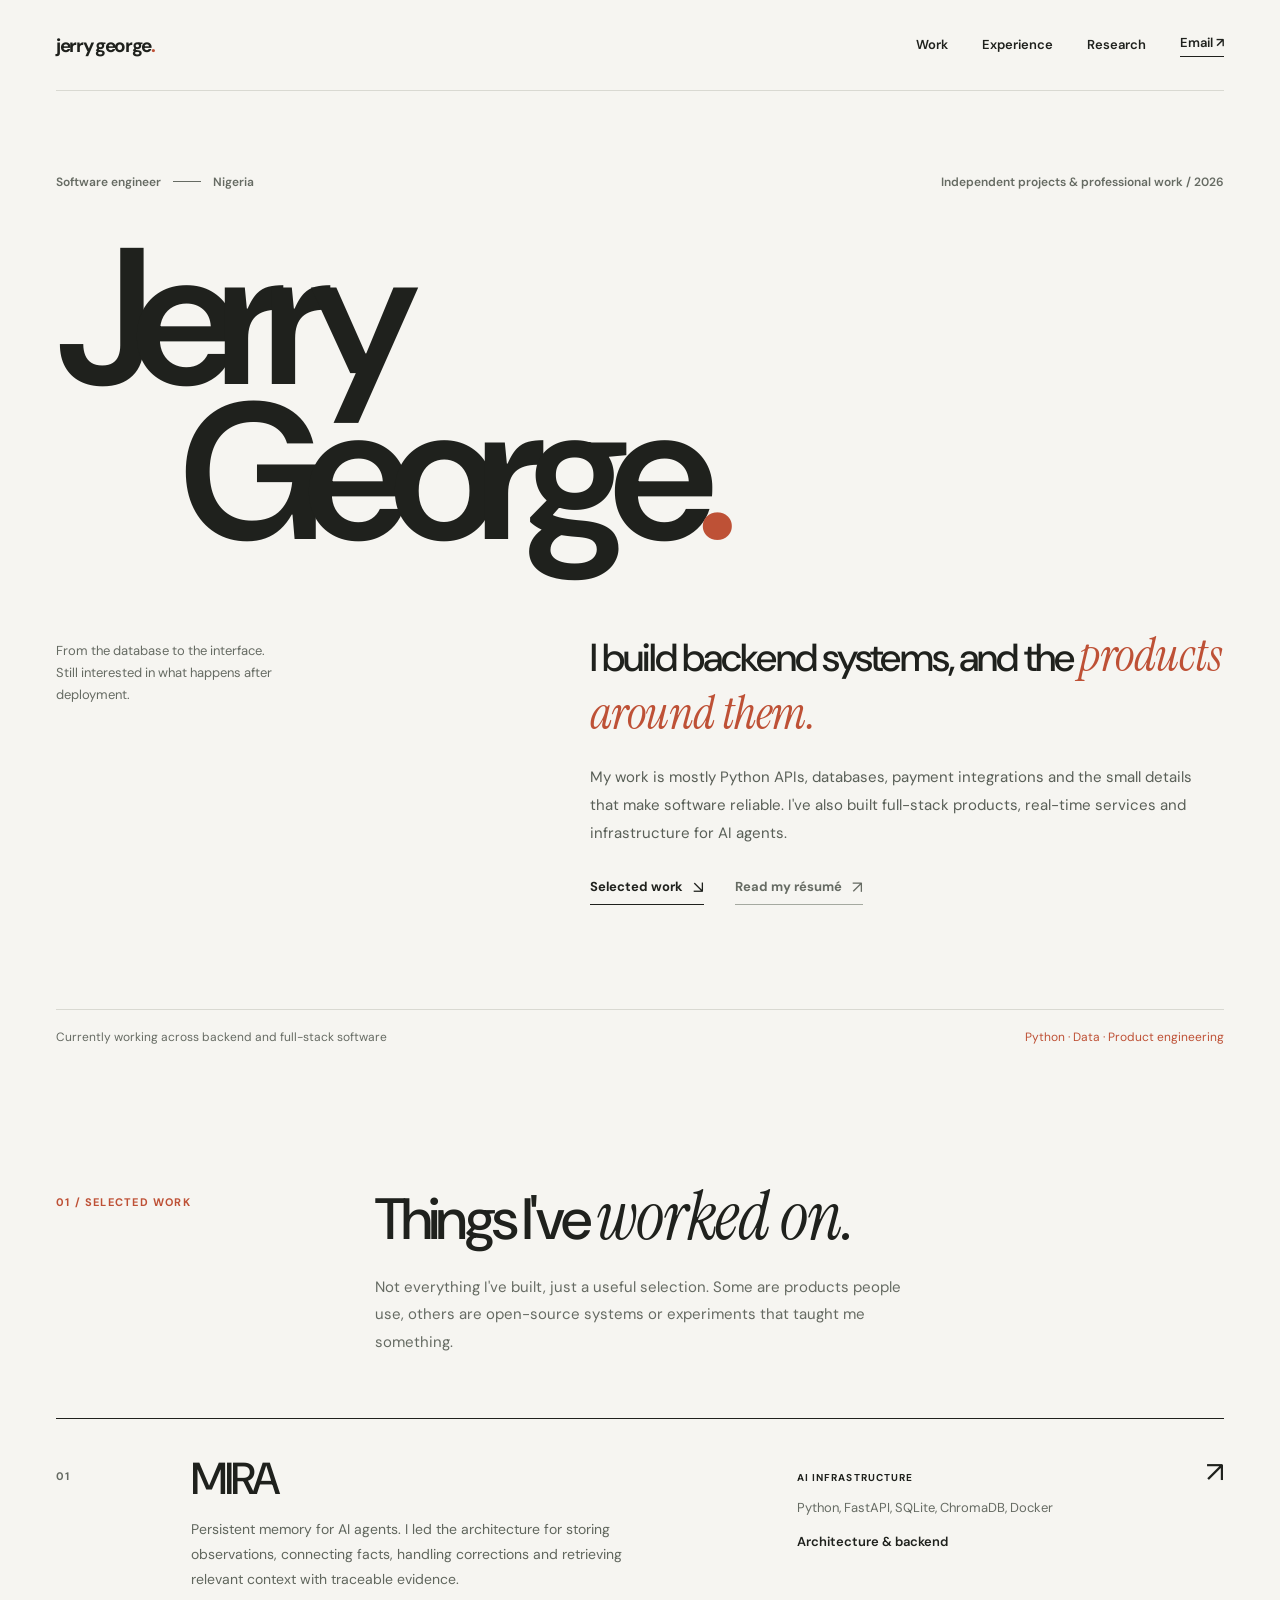
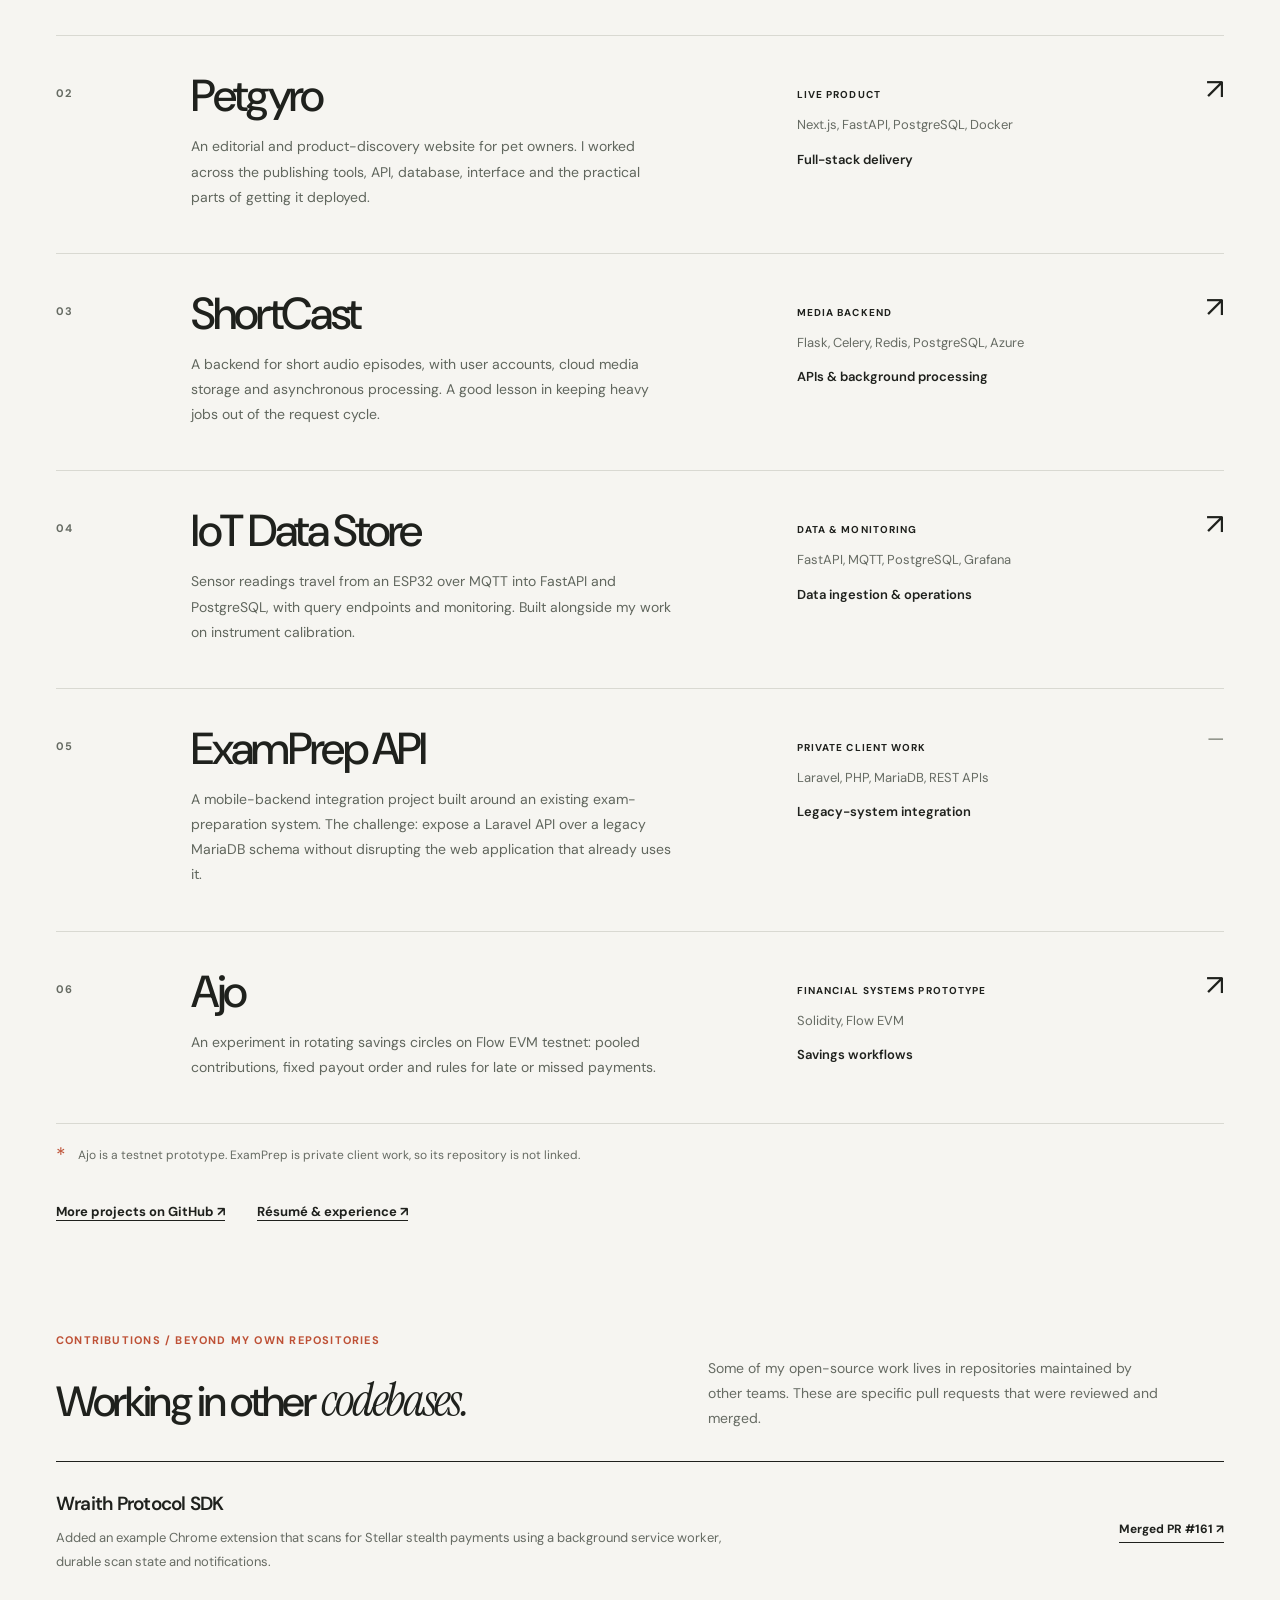
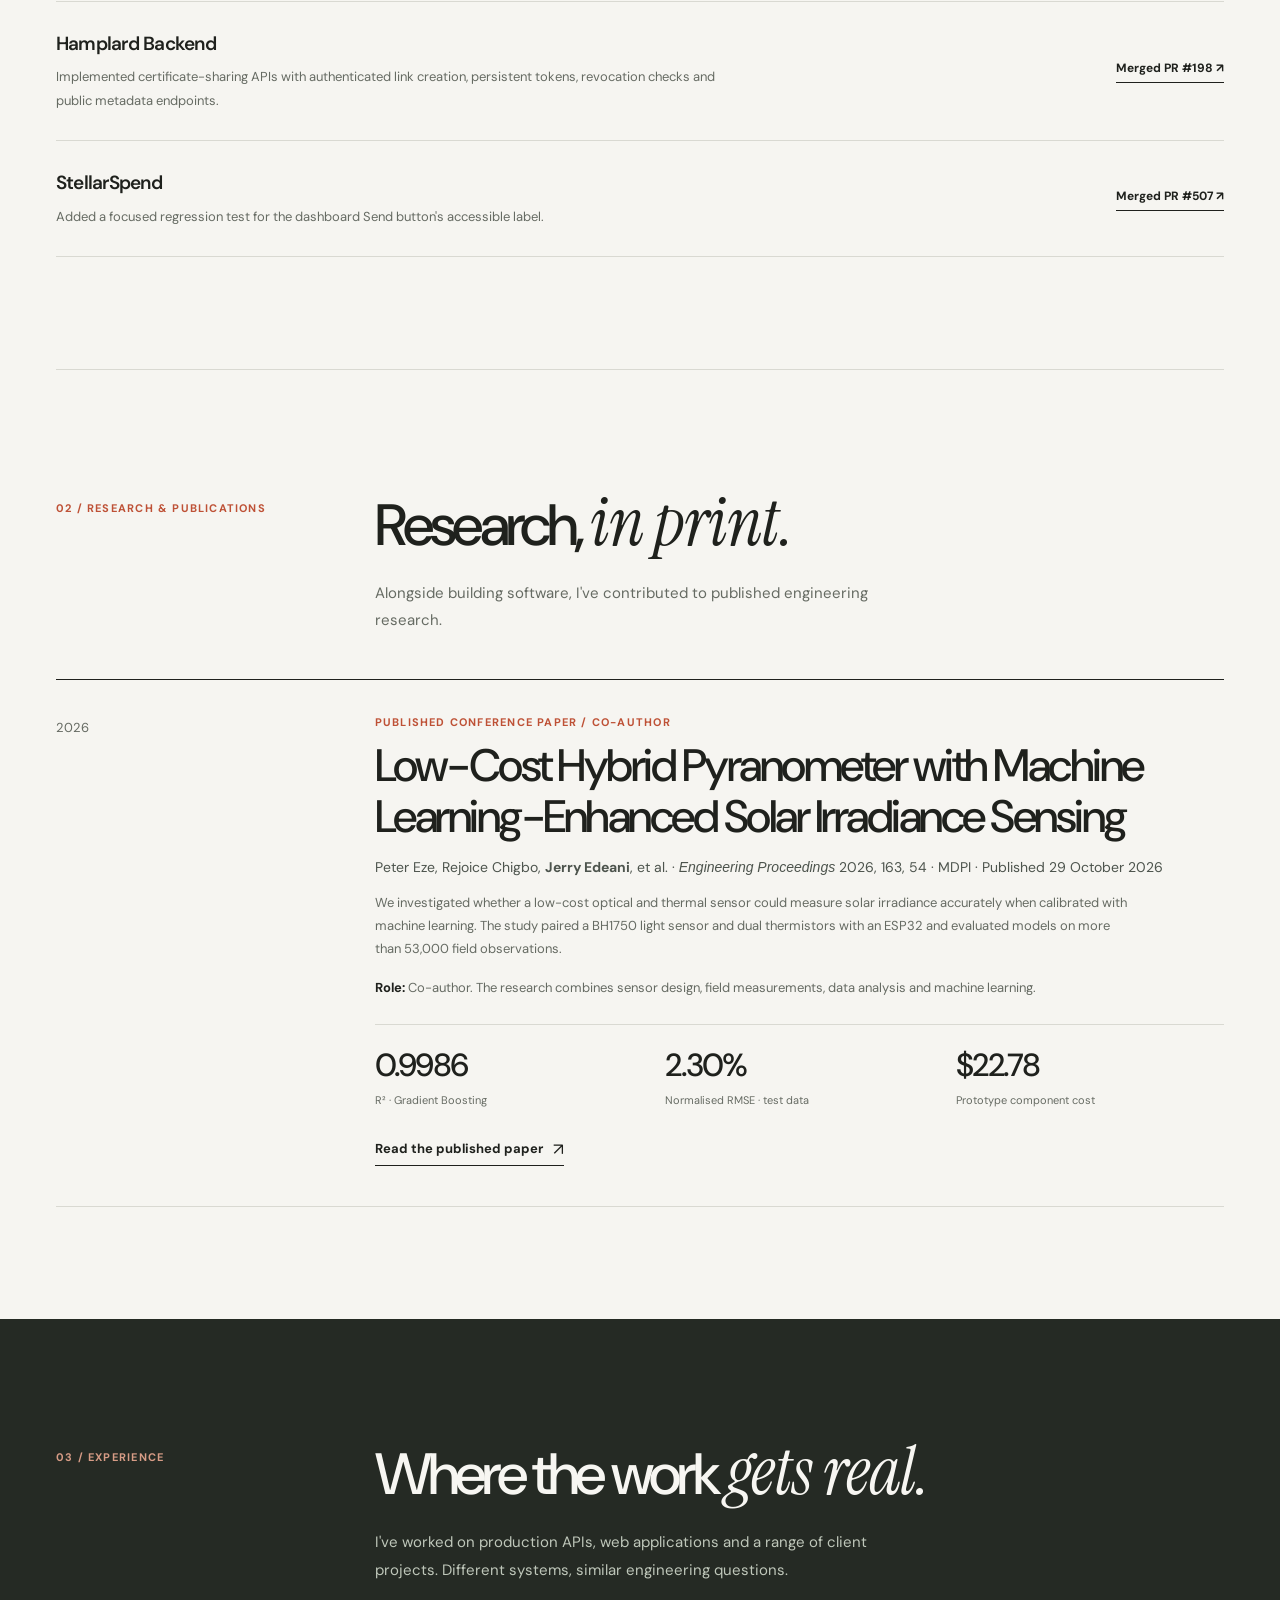
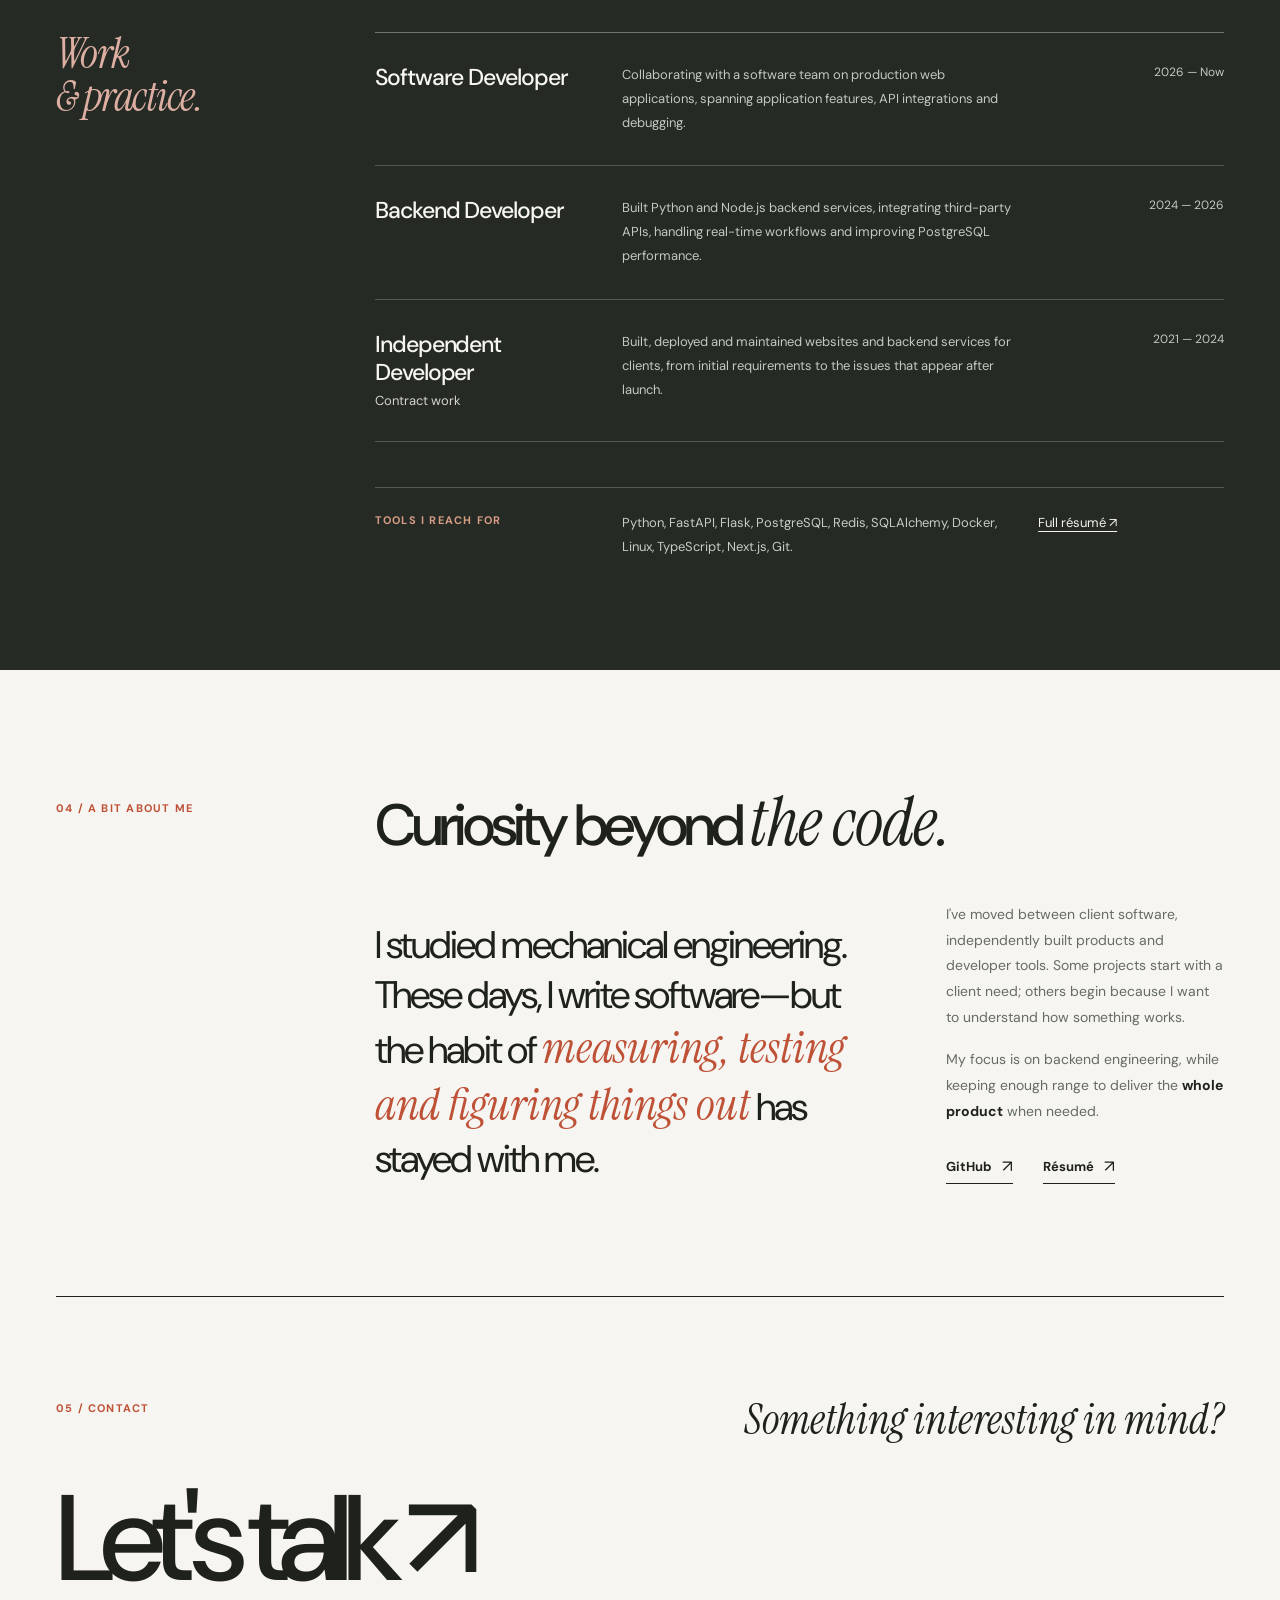
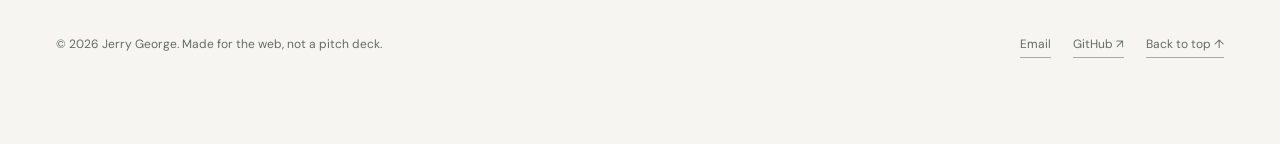
==== commit ebfb1255: "Use co-author as sole public publication role" ====
--- a/docs/index.html
+++ b/docs/index.html
@@ -166,7 +166,7 @@
           <h3>Low-Cost Hybrid Pyranometer with Machine Learning-Enhanced Solar Irradiance Sensing</h3>
           <p class="publication-citation">Peter Eze, Rejoice Chigbo, <strong>Jerry Edeani</strong>, et al. · <em>Engineering Proceedings</em> 2026, 163, 54 · MDPI · Published 29 October 2026</p>
           <p class="publication-note">We investigated whether a low-cost optical and thermal sensor could measure solar irradiance accurately when calibrated with machine learning. The study paired a BH1750 light sensor and dual thermistors with an ESP32 and evaluated models on more than 53,000 field observations.</p>
-          <p class="publication-credit">I contributed to this multidisciplinary engineering research, which brought together sensor design, field measurements, data analysis and machine learning. The published author-contribution statement also credits my software work alongside Peter Eze.</p>
+          <p class="publication-credit"><strong>Role:</strong> Co-author. The research combines sensor design, field measurements, data analysis and machine learning.</p>
           <div class="publication-metrics" aria-label="Selected research results">
             <div><strong>0.9986</strong><span>R² · Gradient Boosting</span></div>
             <div><strong>2.30%</strong><span>Normalised RMSE · test data</span></div>
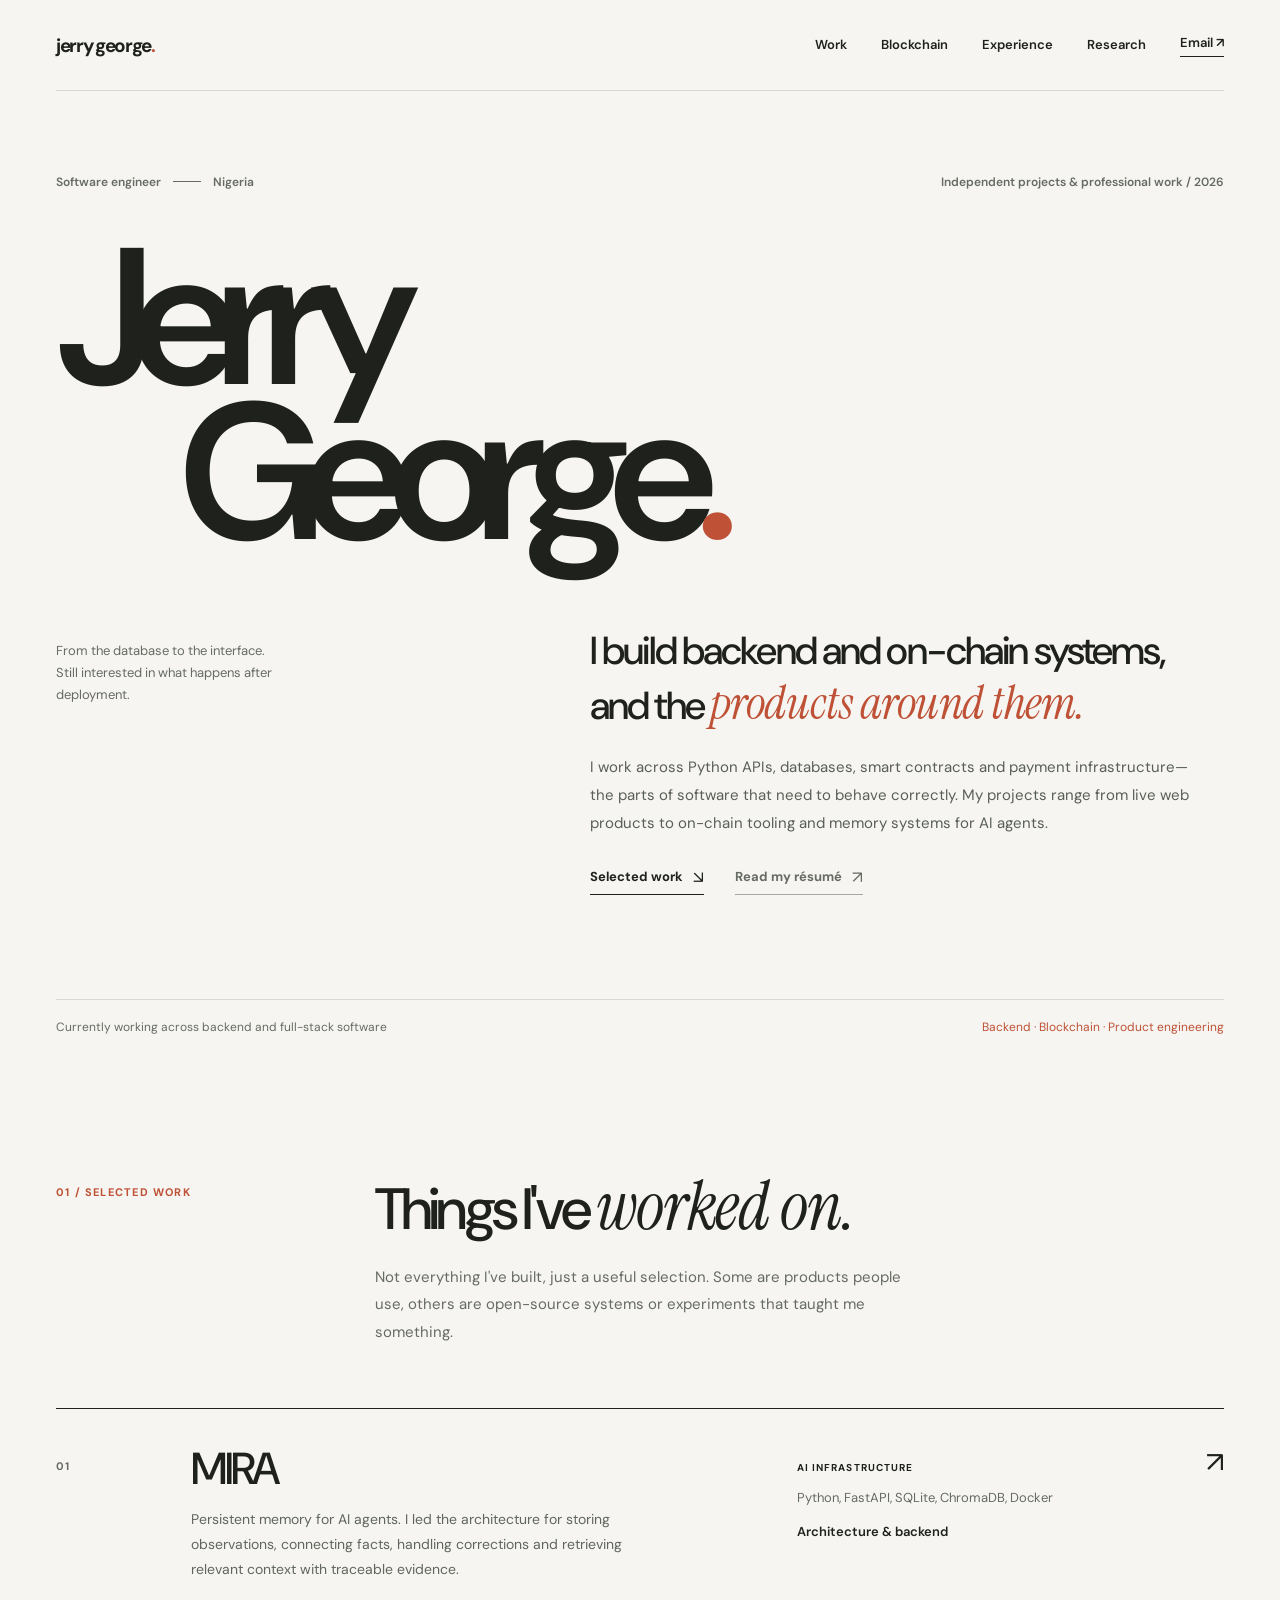
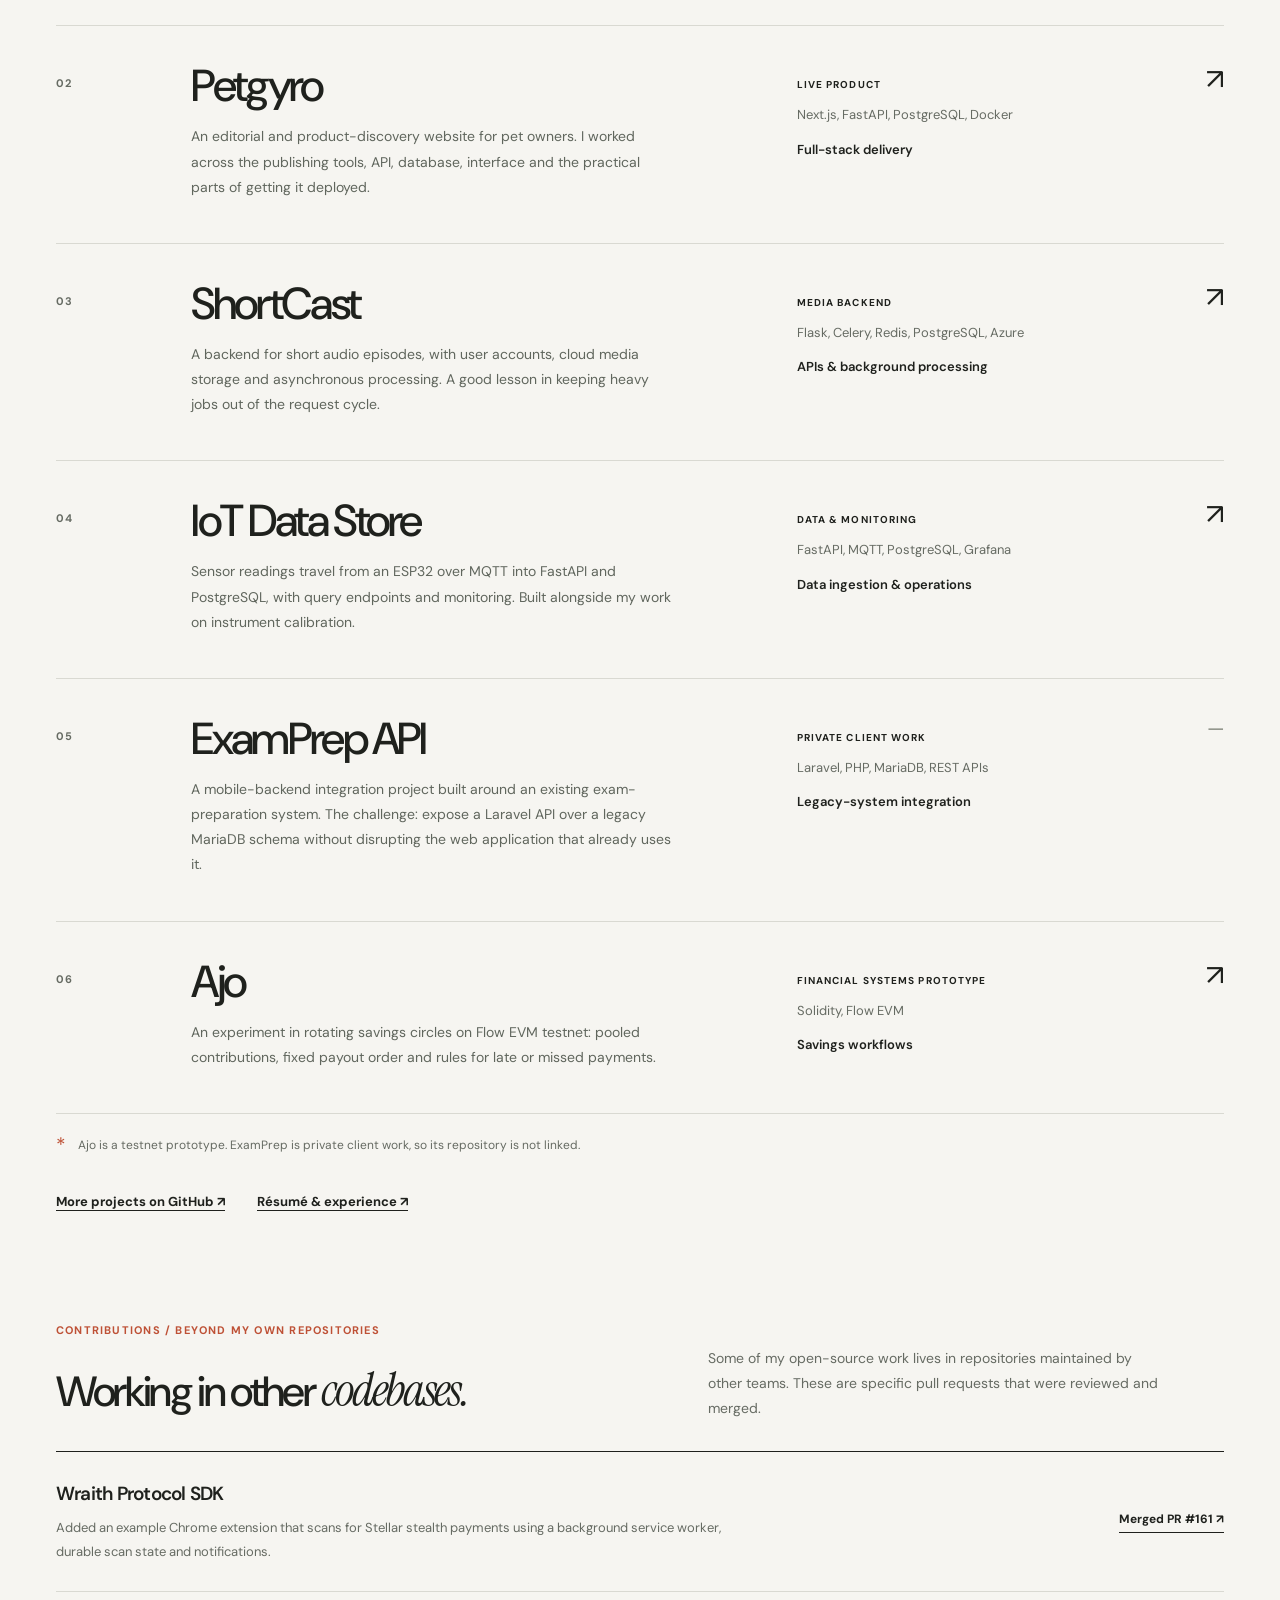
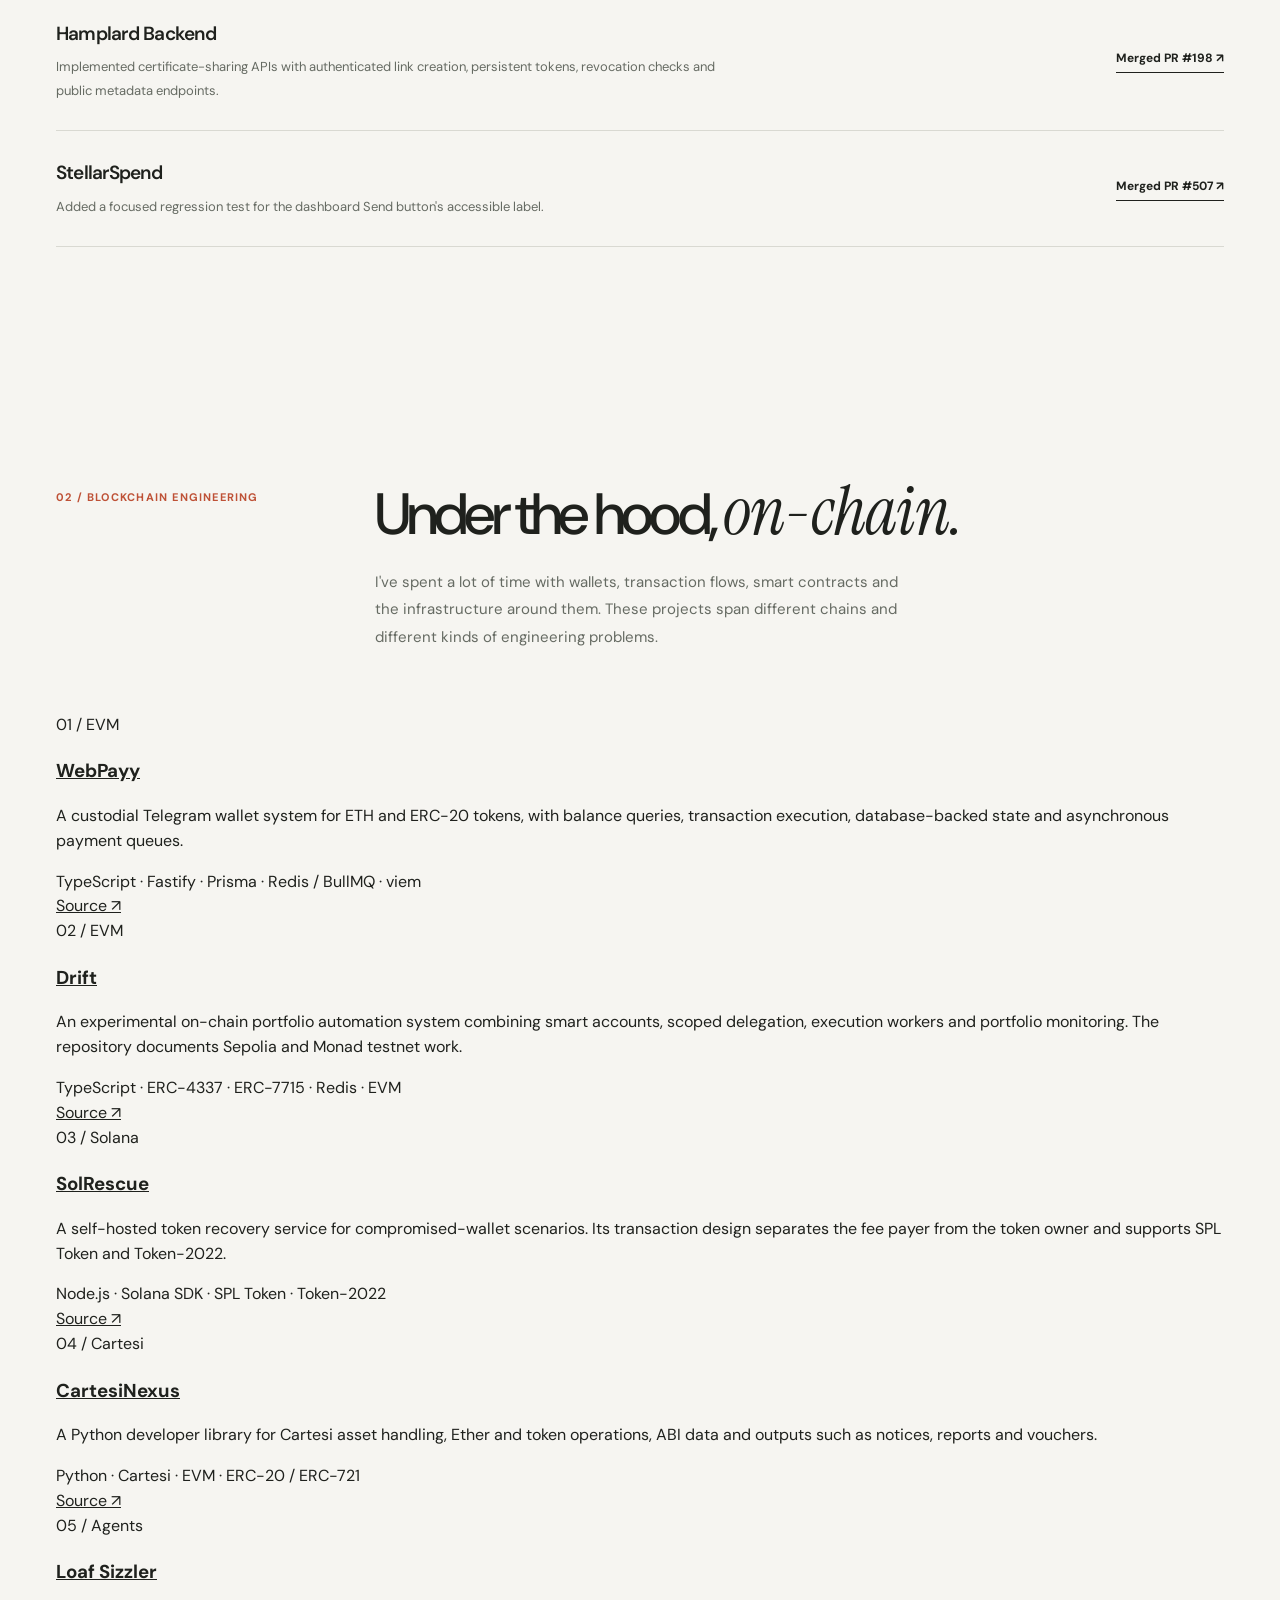
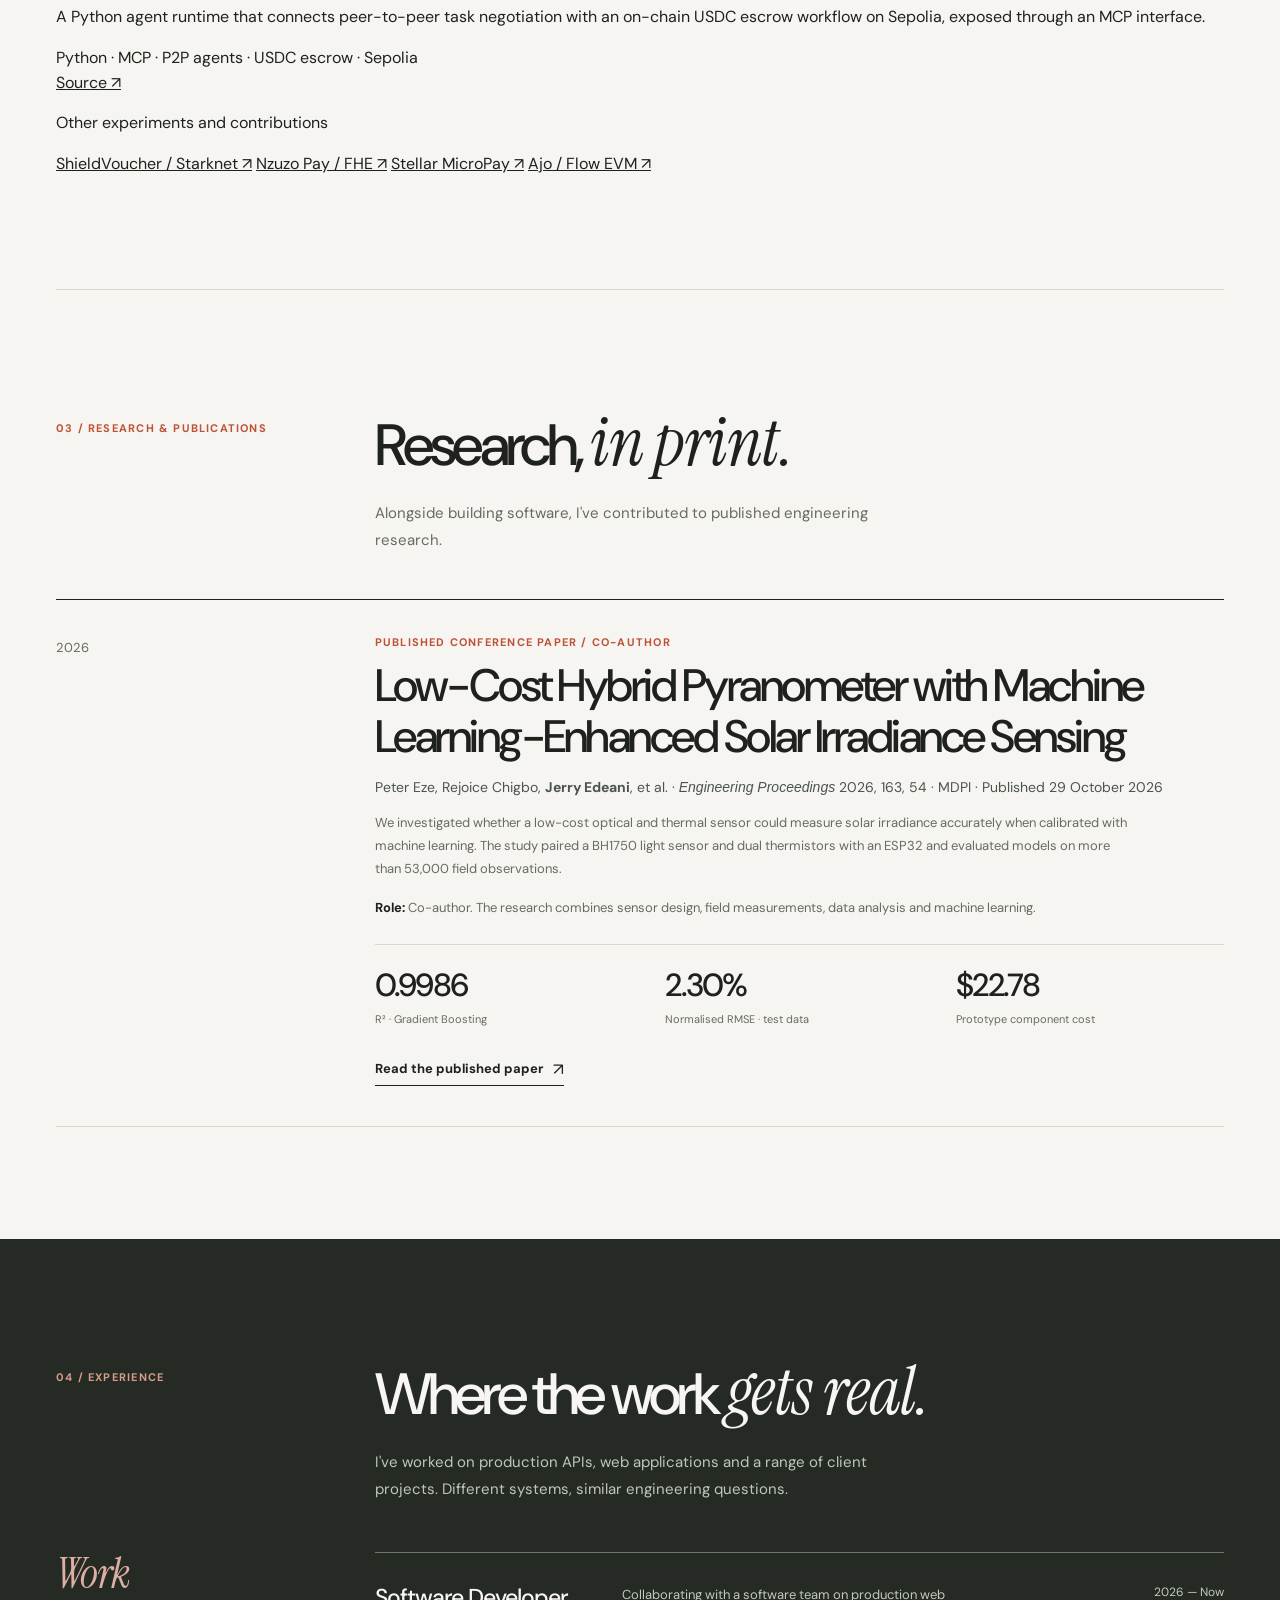
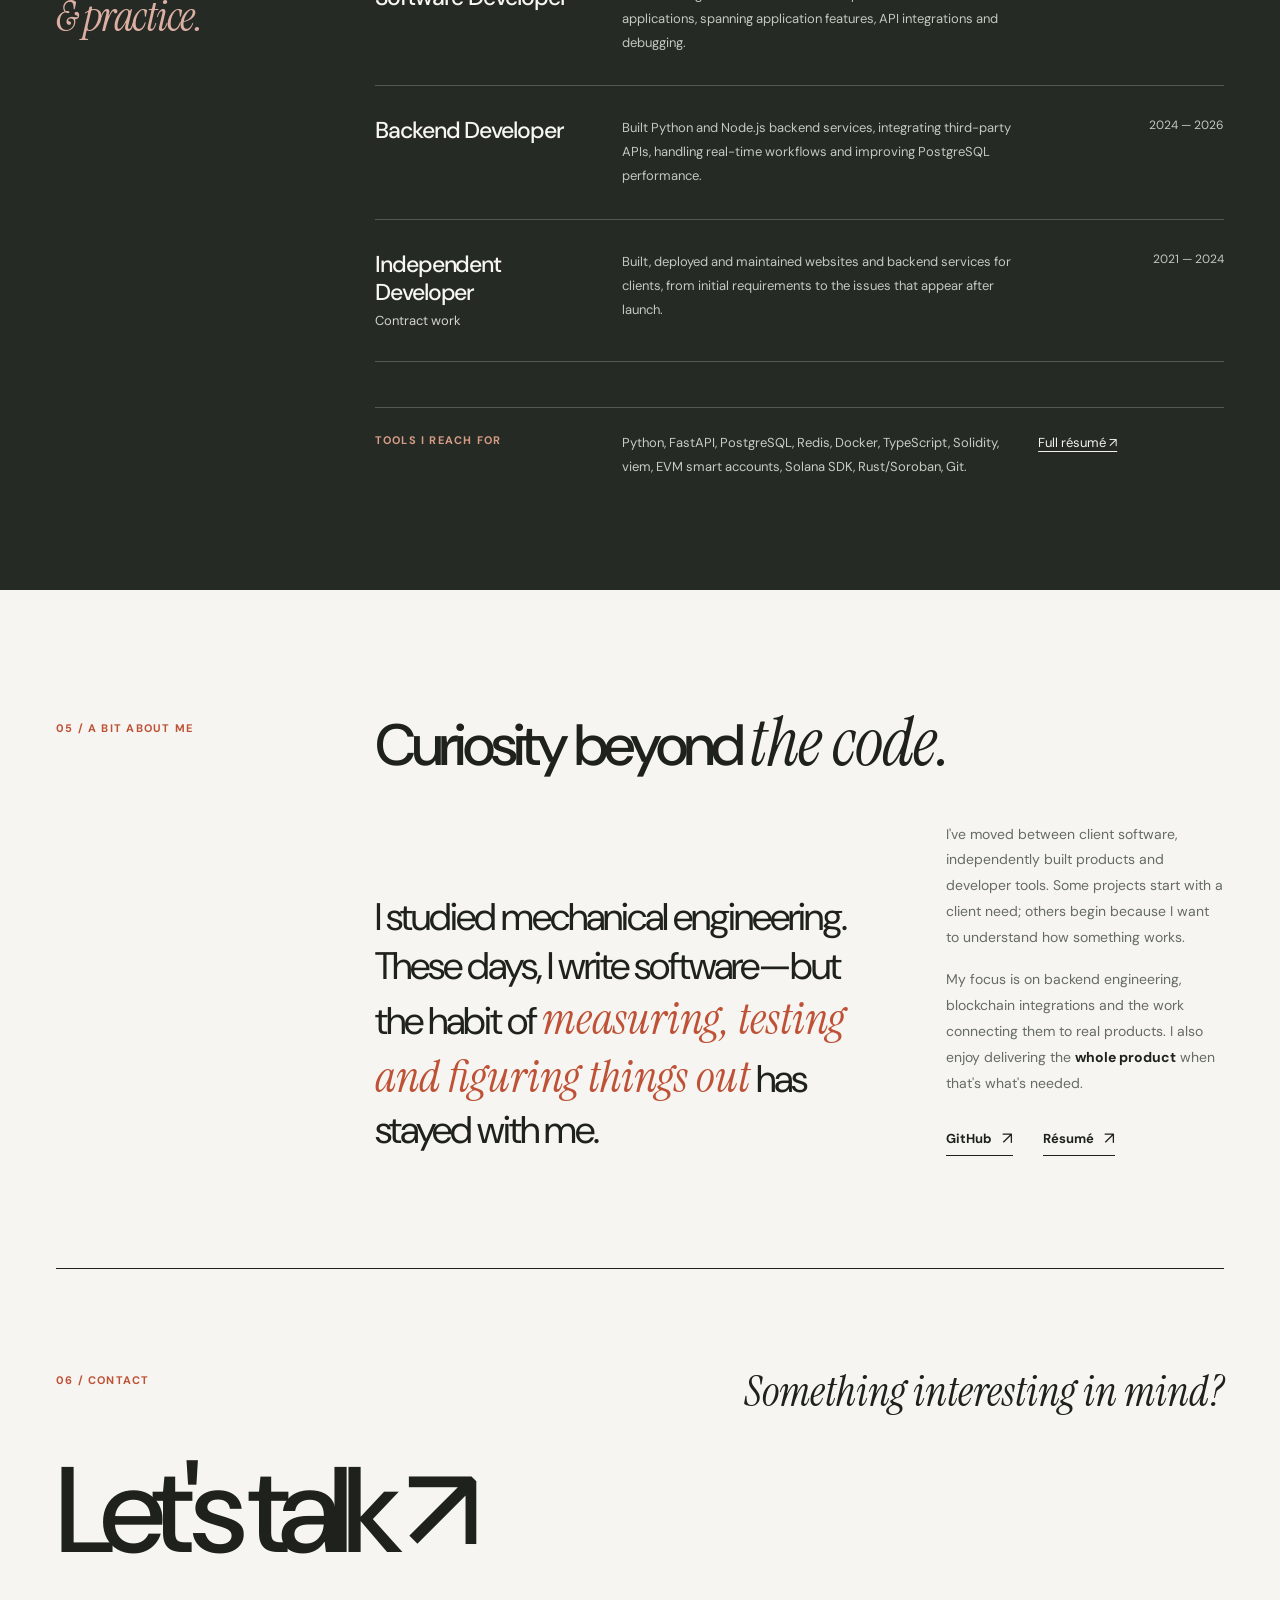
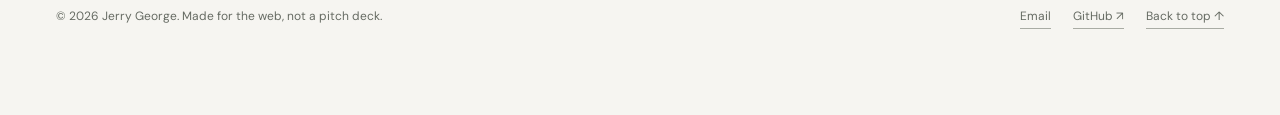
==== commit a2c2b8b4: "Showcase verified blockchain systems and on-chain development in portfolio" ====
--- a/docs/index.html
+++ b/docs/index.html
@@ -4,10 +4,10 @@
   <meta charset="utf-8">
   <meta name="viewport" content="width=device-width, initial-scale=1">
   <meta name="theme-color" content="#f6f5f1">
-  <meta name="description" content="Jerry George is a software engineer in Nigeria working across Python backend systems, APIs, payments, full-stack products and AI infrastructure. Selected projects and experience.">
+  <meta name="description" content="Jerry George is a software engineer working across Python backends, blockchain systems, payment integrations and AI infrastructure. Selected work and open-source contributions.">
   <meta property="og:type" content="website">
   <meta property="og:title" content="Jerry George — Software Engineer">
-  <meta property="og:description" content="Python backend engineering, products and the systems that keep them running.">
+  <meta property="og:description" content="Backend engineering, blockchain systems and the products that keep them running.">
   <meta property="og:url" content="https://jerrygeorge360.github.io/jerrygeorge360/">
   <link rel="canonical" href="https://jerrygeorge360.github.io/jerrygeorge360/">
   <title>Jerry George — Software Engineer</title>
@@ -20,6 +20,7 @@
       <a class="wordmark" href="#top" aria-label="Jerry George, home">jerry george<span>.</span></a>
       <nav class="nav" aria-label="Main navigation">
         <a href="#work">Work</a>
+        <a class="optional" href="#blockchain">Blockchain</a>
         <a href="#experience">Experience</a>
         <a class="optional" href="#research">Research</a>
         <a class="nav-email" href="mailto:jerrygithub360@gmail.com?subject=Hello%20Jerry">Email ↗</a>
@@ -36,8 +37,8 @@
       <div class="hero-bottom">
         <p class="hero-caption">From the database to the interface.<br>Still interested in what happens after deployment.</p>
         <div>
-          <p class="hero-lede">I build backend systems, and the <em>products around them.</em></p>
-          <p class="hero-desc">My work is mostly Python APIs, databases, payment integrations and the small details that make software reliable. I've also built full-stack products, real-time services and infrastructure for AI agents.</p>
+          <p class="hero-lede">I build backend and on-chain systems, and the <em>products around them.</em></p>
+          <p class="hero-desc">I work across Python APIs, databases, smart contracts and payment infrastructure—the parts of software that need to behave correctly. My projects range from live web products to on-chain tooling and memory systems for AI agents.</p>
           <div class="hero-links">
             <a class="text-link" href="#work">Selected work <span class="arrow" aria-hidden="true">↘</span></a>
             <a class="text-link muted" href="resume.html">Read my résumé <span class="arrow" aria-hidden="true">↗</span></a>
@@ -47,7 +48,7 @@
     </section>
     <div class="shell between-line" aria-label="Current role and focus">
       <span>Currently working across backend and full-stack software</span>
-      <span>Python · Data · Product engineering</span>
+      <span>Backend · Blockchain · Product engineering</span>
     </div>
     <section id="work" class="shell section" aria-labelledby="work-title">
       <div class="section-title-row">
@@ -151,9 +152,74 @@
         </div>
       </div>
     </section>
+    <section id="blockchain" class="shell section chain-section" aria-labelledby="blockchain-title">
+      <div class="section-title-row">
+        <span class="section-no">02 / Blockchain engineering</span>
+        <div>
+          <h2 class="section-title" id="blockchain-title">Under the hood, <em>on-chain.</em></h2>
+          <p class="section-note">I've spent a lot of time with wallets, transaction flows, smart contracts and the infrastructure around them. These projects span different chains and different kinds of engineering problems.</p>
+        </div>
+      </div>
+      <div class="chain-list">
+        <article class="chain-item">
+          <span class="chain-index">01 / EVM</span>
+          <div>
+            <h3><a href="https://github.com/jerrygeorge360/webpayybot" target="_blank" rel="noopener noreferrer">WebPayy</a></h3>
+            <p>A custodial Telegram wallet system for ETH and ERC-20 tokens, with balance queries, transaction execution, database-backed state and asynchronous payment queues.</p>
+            <span class="chain-stack">TypeScript · Fastify · Prisma · Redis / BullMQ · viem</span>
+          </div>
+          <a class="chain-link" href="https://github.com/jerrygeorge360/webpayybot" target="_blank" rel="noopener noreferrer" aria-label="View WebPayy repository">Source ↗</a>
+        </article>
+        <article class="chain-item">
+          <span class="chain-index">02 / EVM</span>
+          <div>
+            <h3><a href="https://github.com/jerrygeorge360/Drift" target="_blank" rel="noopener noreferrer">Drift</a></h3>
+            <p>An experimental on-chain portfolio automation system combining smart accounts, scoped delegation, execution workers and portfolio monitoring. The repository documents Sepolia and Monad testnet work.</p>
+            <span class="chain-stack">TypeScript · ERC-4337 · ERC-7715 · Redis · EVM</span>
+          </div>
+          <a class="chain-link" href="https://github.com/jerrygeorge360/Drift" target="_blank" rel="noopener noreferrer" aria-label="View Drift repository">Source ↗</a>
+        </article>
+        <article class="chain-item">
+          <span class="chain-index">03 / Solana</span>
+          <div>
+            <h3><a href="https://github.com/jerrygeorge360/SolRescue" target="_blank" rel="noopener noreferrer">SolRescue</a></h3>
+            <p>A self-hosted token recovery service for compromised-wallet scenarios. Its transaction design separates the fee payer from the token owner and supports SPL Token and Token-2022.</p>
+            <span class="chain-stack">Node.js · Solana SDK · SPL Token · Token-2022</span>
+          </div>
+          <a class="chain-link" href="https://github.com/jerrygeorge360/SolRescue" target="_blank" rel="noopener noreferrer" aria-label="View SolRescue repository">Source ↗</a>
+        </article>
+        <article class="chain-item">
+          <span class="chain-index">04 / Cartesi</span>
+          <div>
+            <h3><a href="https://github.com/jerrygeorge360/cartesi-nexus" target="_blank" rel="noopener noreferrer">CartesiNexus</a></h3>
+            <p>A Python developer library for Cartesi asset handling, Ether and token operations, ABI data and outputs such as notices, reports and vouchers.</p>
+            <span class="chain-stack">Python · Cartesi · EVM · ERC-20 / ERC-721</span>
+          </div>
+          <a class="chain-link" href="https://github.com/jerrygeorge360/cartesi-nexus" target="_blank" rel="noopener noreferrer" aria-label="View CartesiNexus repository">Source ↗</a>
+        </article>
+        <article class="chain-item">
+          <span class="chain-index">05 / Agents</span>
+          <div>
+            <h3><a href="https://github.com/loaf-protocol/loaf-sizzler" target="_blank" rel="noopener noreferrer">Loaf Sizzler</a></h3>
+            <p>A Python agent runtime that connects peer-to-peer task negotiation with an on-chain USDC escrow workflow on Sepolia, exposed through an MCP interface.</p>
+            <span class="chain-stack">Python · MCP · P2P agents · USDC escrow · Sepolia</span>
+          </div>
+          <a class="chain-link" href="https://github.com/loaf-protocol/loaf-sizzler" target="_blank" rel="noopener noreferrer" aria-label="View Loaf Sizzler repository">Source ↗</a>
+        </article>
+      </div>
+      <div class="chain-more">
+        <p>Other experiments and contributions</p>
+        <div>
+          <a href="https://github.com/jerrygeorge360/shieldvoucher" target="_blank" rel="noopener noreferrer">ShieldVoucher / Starknet ↗</a>
+          <a href="https://github.com/jerrygeorge360/nzuzo" target="_blank" rel="noopener noreferrer">Nzuzo Pay / FHE ↗</a>
+          <a href="https://github.com/jerrygeorge360/Stellar-MicroPay" target="_blank" rel="noopener noreferrer">Stellar MicroPay ↗</a>
+          <a href="https://github.com/jerrygeorge360/Ajo" target="_blank" rel="noopener noreferrer">Ajo / Flow EVM ↗</a>
+        </div>
+      </div>
+    </section>
     <section id="research" class="research-section shell section" aria-labelledby="research-title">
       <div class="section-title-row">
-        <span class="section-no">02 / Research &amp; publications</span>
+        <span class="section-no">03 / Research &amp; publications</span>
         <div>
           <h2 id="research-title" class="section-title">Research, <em>in print.</em></h2>
           <p class="section-note">Alongside building software, I've contributed to published engineering research.</p>
@@ -179,7 +245,7 @@
     <section id="experience" class="story-section section" aria-labelledby="experience-title">
       <div class="shell">
         <div class="section-title-row">
-          <span class="section-no">03 / Experience</span>
+          <span class="section-no">04 / Experience</span>
           <div>
             <h2 id="experience-title" class="section-title">Where the work <em>gets real.</em></h2>
             <p class="section-note">I've worked on production APIs, web applications and a range of client projects. Different systems, similar engineering questions.</p>
@@ -207,7 +273,7 @@
             </div>
             <div class="story-skills">
               <span class="subhead">Tools I reach for</span>
-              <span>Python, FastAPI, Flask, PostgreSQL, Redis, SQLAlchemy, Docker, Linux, TypeScript, Next.js, Git.</span>
+              <span>Python, FastAPI, PostgreSQL, Redis, Docker, TypeScript, Solidity, viem, EVM smart accounts, Solana SDK, Rust/Soroban, Git.</span>
               <span><a href="resume.html" style="color:#f2f3ed;text-underline-offset:4px">Full résumé ↗</a></span>
             </div>
           </div>
@@ -216,14 +282,14 @@
     </section>
     <section id="about" class="shell section" aria-labelledby="about-title">
       <div class="about-grid">
-        <span class="section-no">04 / A bit about me</span>
+        <span class="section-no">05 / A bit about me</span>
         <div>
           <h2 id="about-title" class="section-title" style="margin-bottom:43px">Curiosity beyond <em>the code.</em></h2>
           <div class="about-content">
             <p class="about-statement">I studied mechanical engineering. These days, I write software—but the habit of <em>measuring, testing and figuring things out</em> has stayed with me.</p>
             <div>
               <p class="about-details">I've moved between client software, independently built products and developer tools. Some projects start with a client need; others begin because I want to understand how something works.</p>
-              <p class="about-details" style="margin-top:16px">My focus is on backend engineering, while keeping enough range to deliver the <strong>whole product</strong> when needed.</p>
+              <p class="about-details" style="margin-top:16px">My focus is on backend engineering, blockchain integrations and the work connecting them to real products. I also enjoy delivering the <strong>whole product</strong> when that's what's needed.</p>
               <div class="about-links">
                 <a class="text-link" href="https://github.com/jerrygeorge360" target="_blank" rel="noopener noreferrer">GitHub <span class="arrow" aria-hidden="true">↗</span></a>
                 <a class="text-link" href="resume.html">Résumé <span class="arrow" aria-hidden="true">↗</span></a>
@@ -235,7 +301,7 @@
     </section>
     <section id="contact" class="shell contact-section" aria-labelledby="contact-title">
       <div class="contact-top">
-        <span class="section-no">05 / Contact</span>
+        <span class="section-no">06 / Contact</span>
         <p class="contact-lead">Something interesting in mind?</p>
       </div>
       <h2 id="contact-title" class="contact-title"><a href="mailto:jerrygithub360@gmail.com?subject=Hello%20Jerry">Let's talk ↗</a></h2>
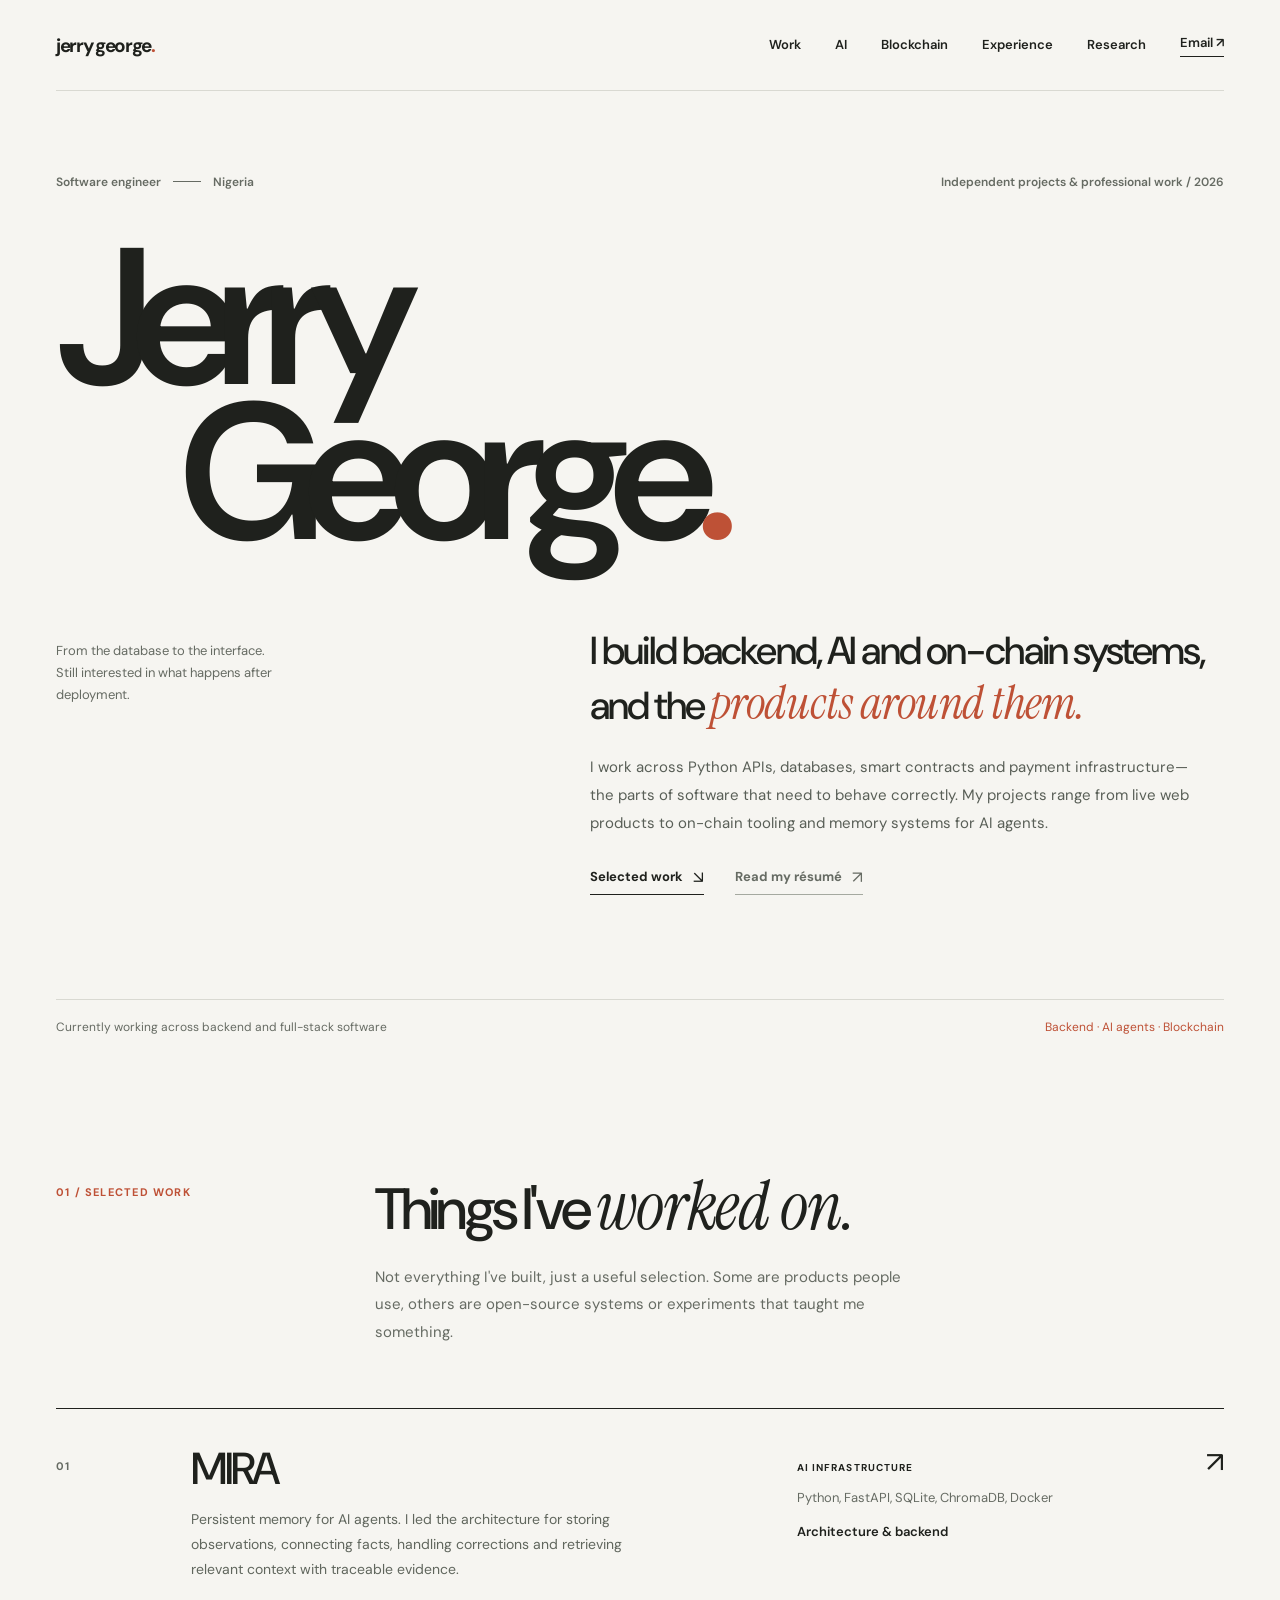
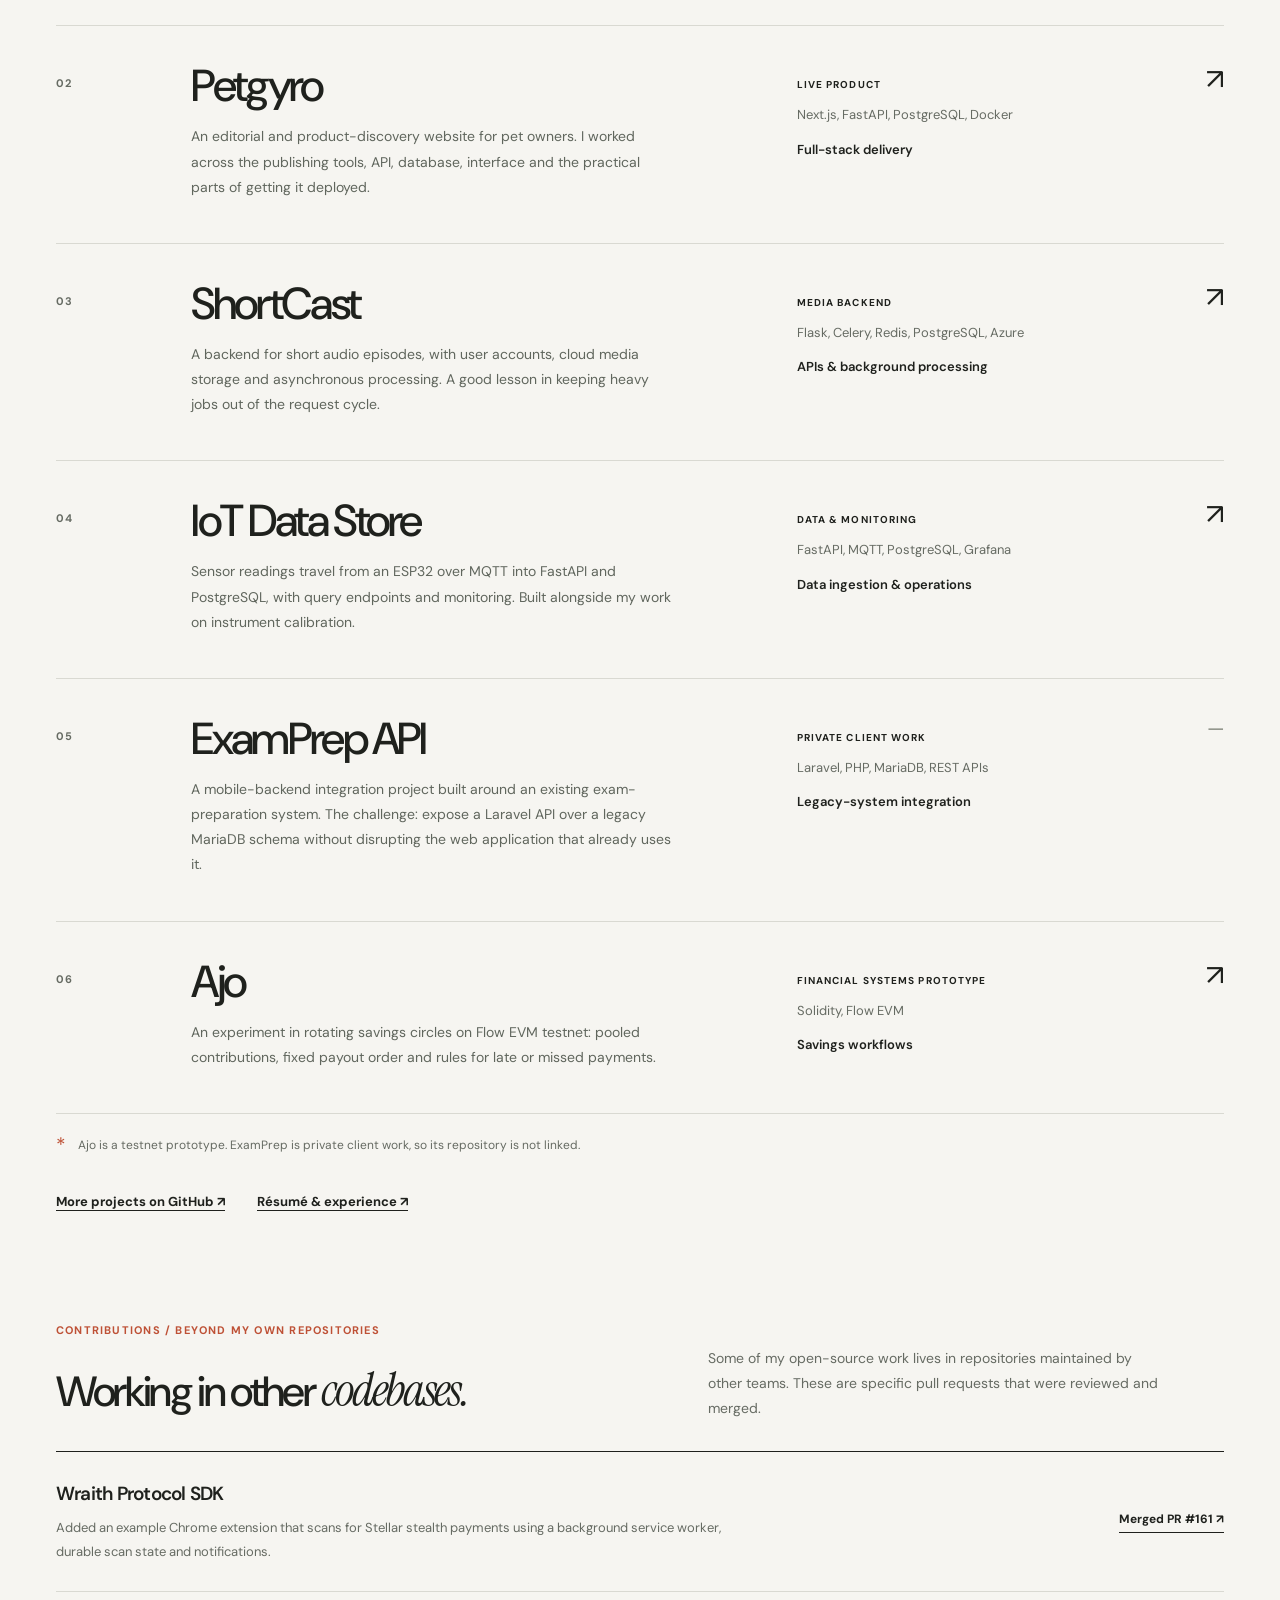
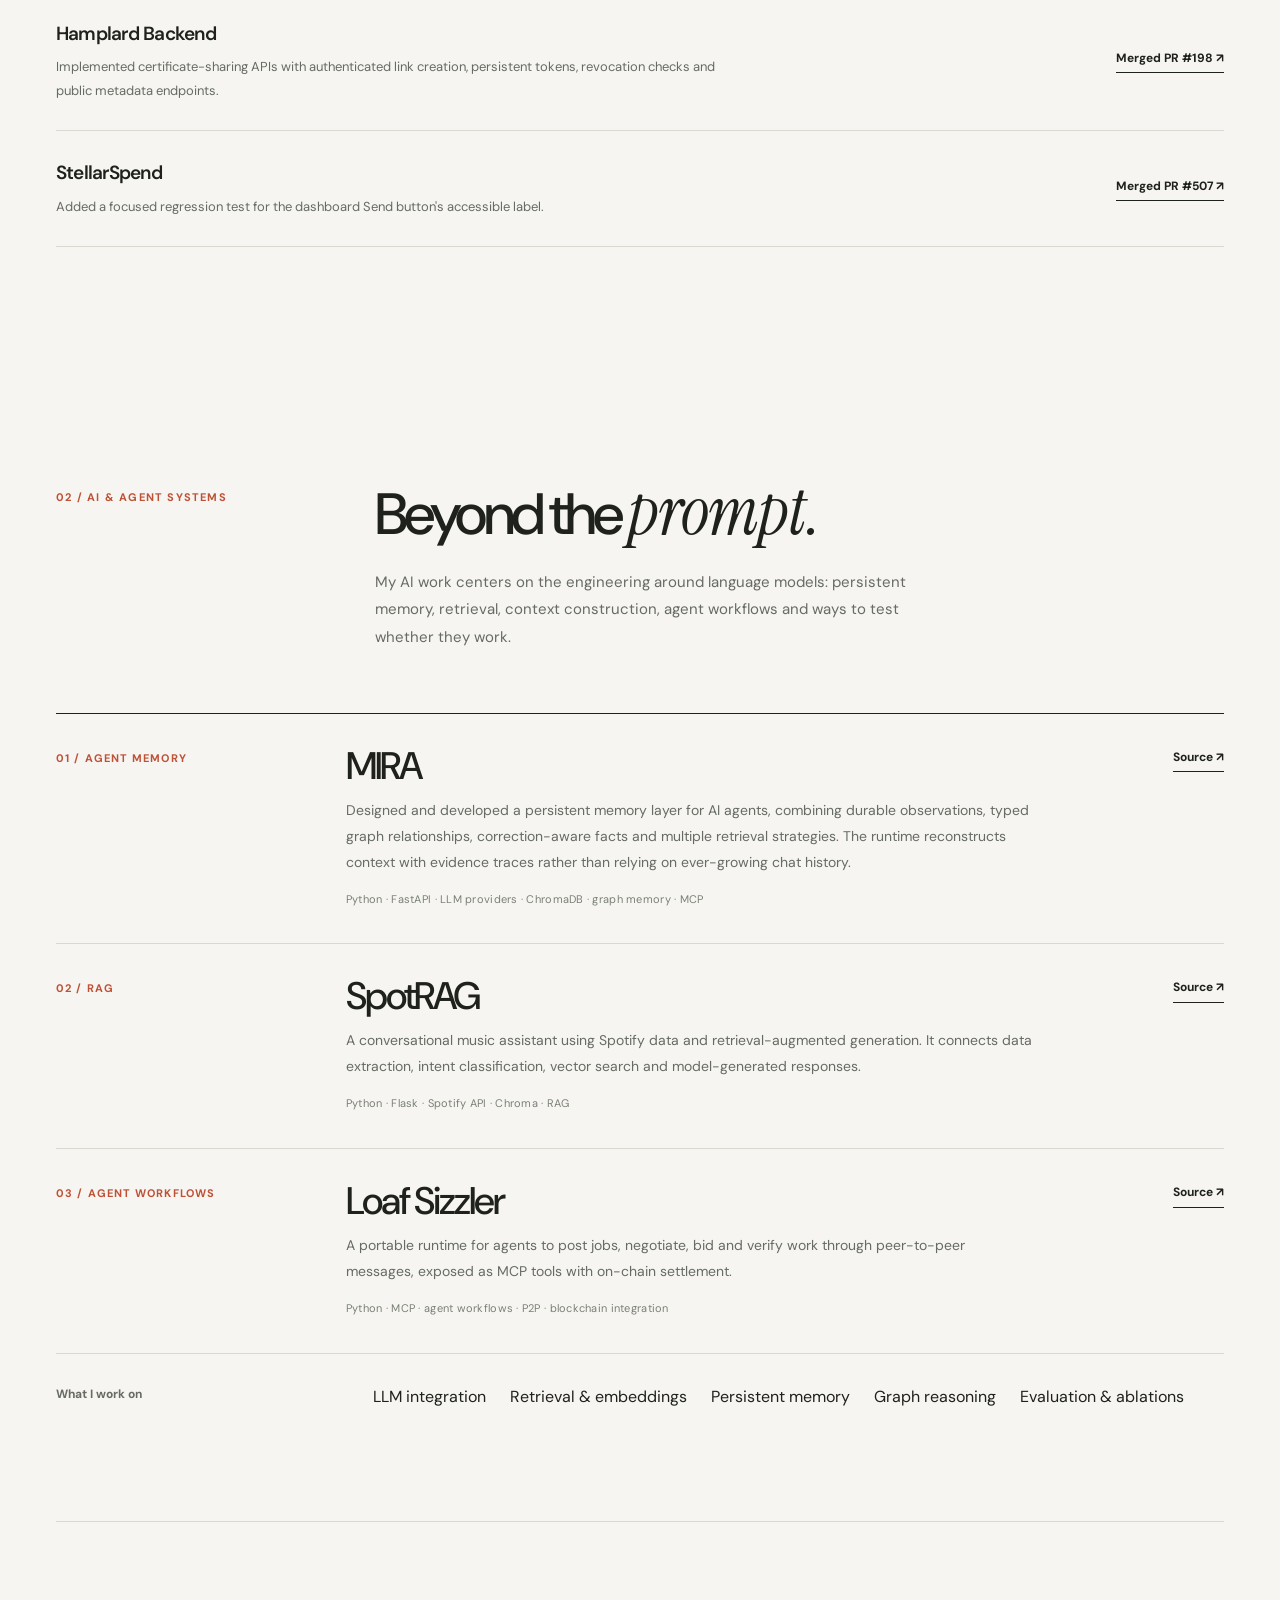
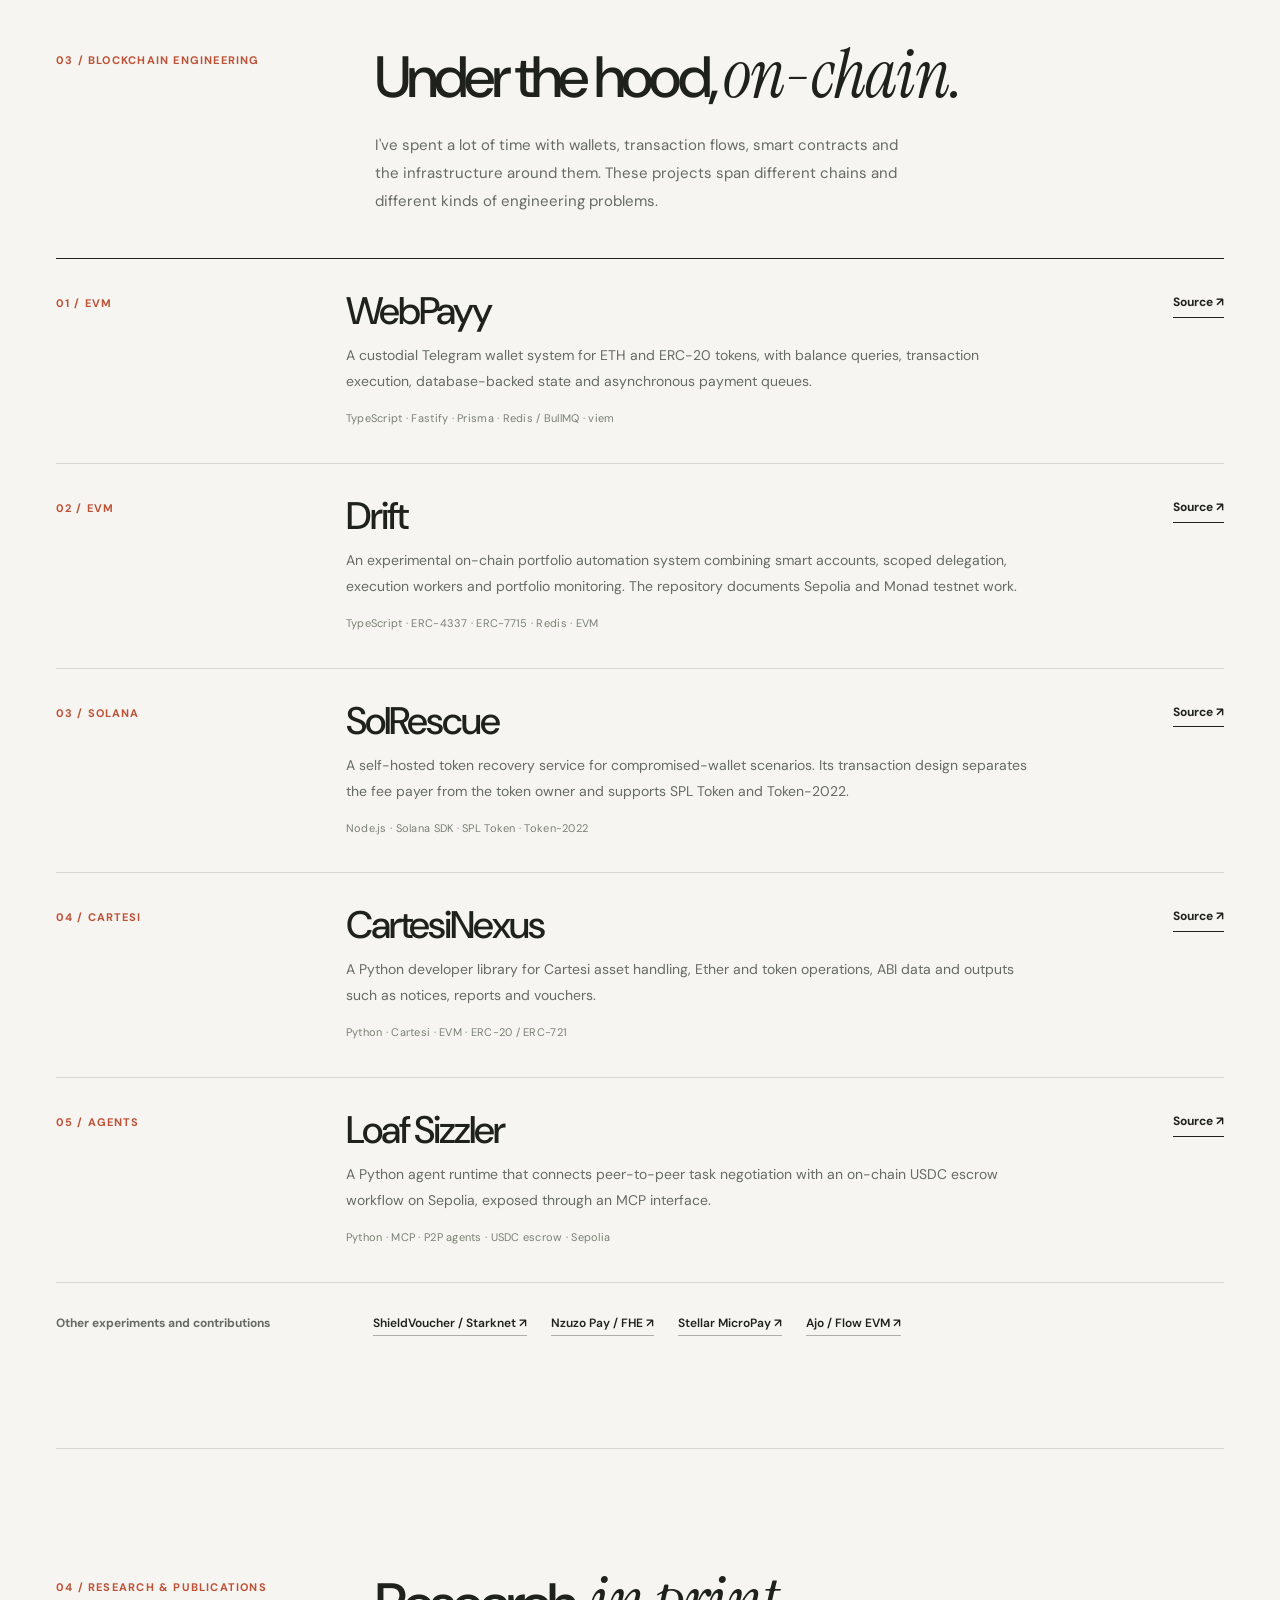
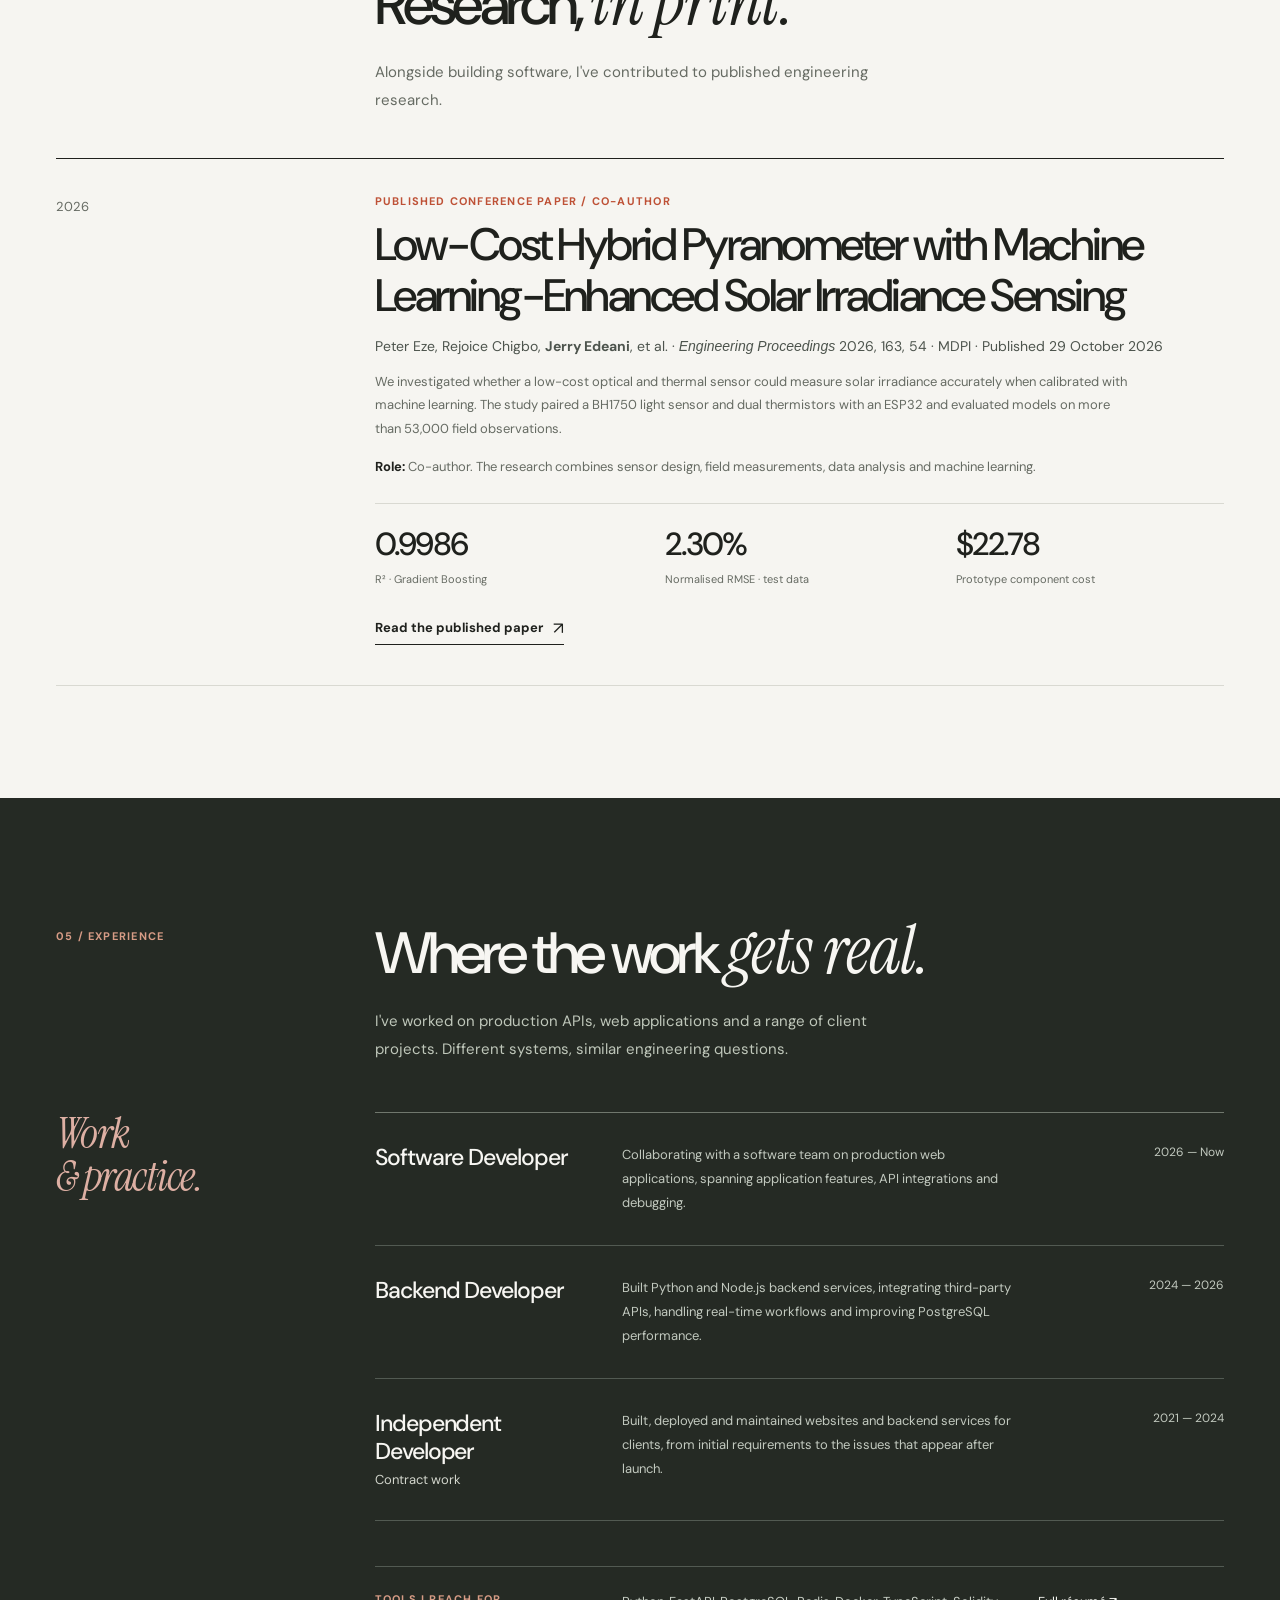
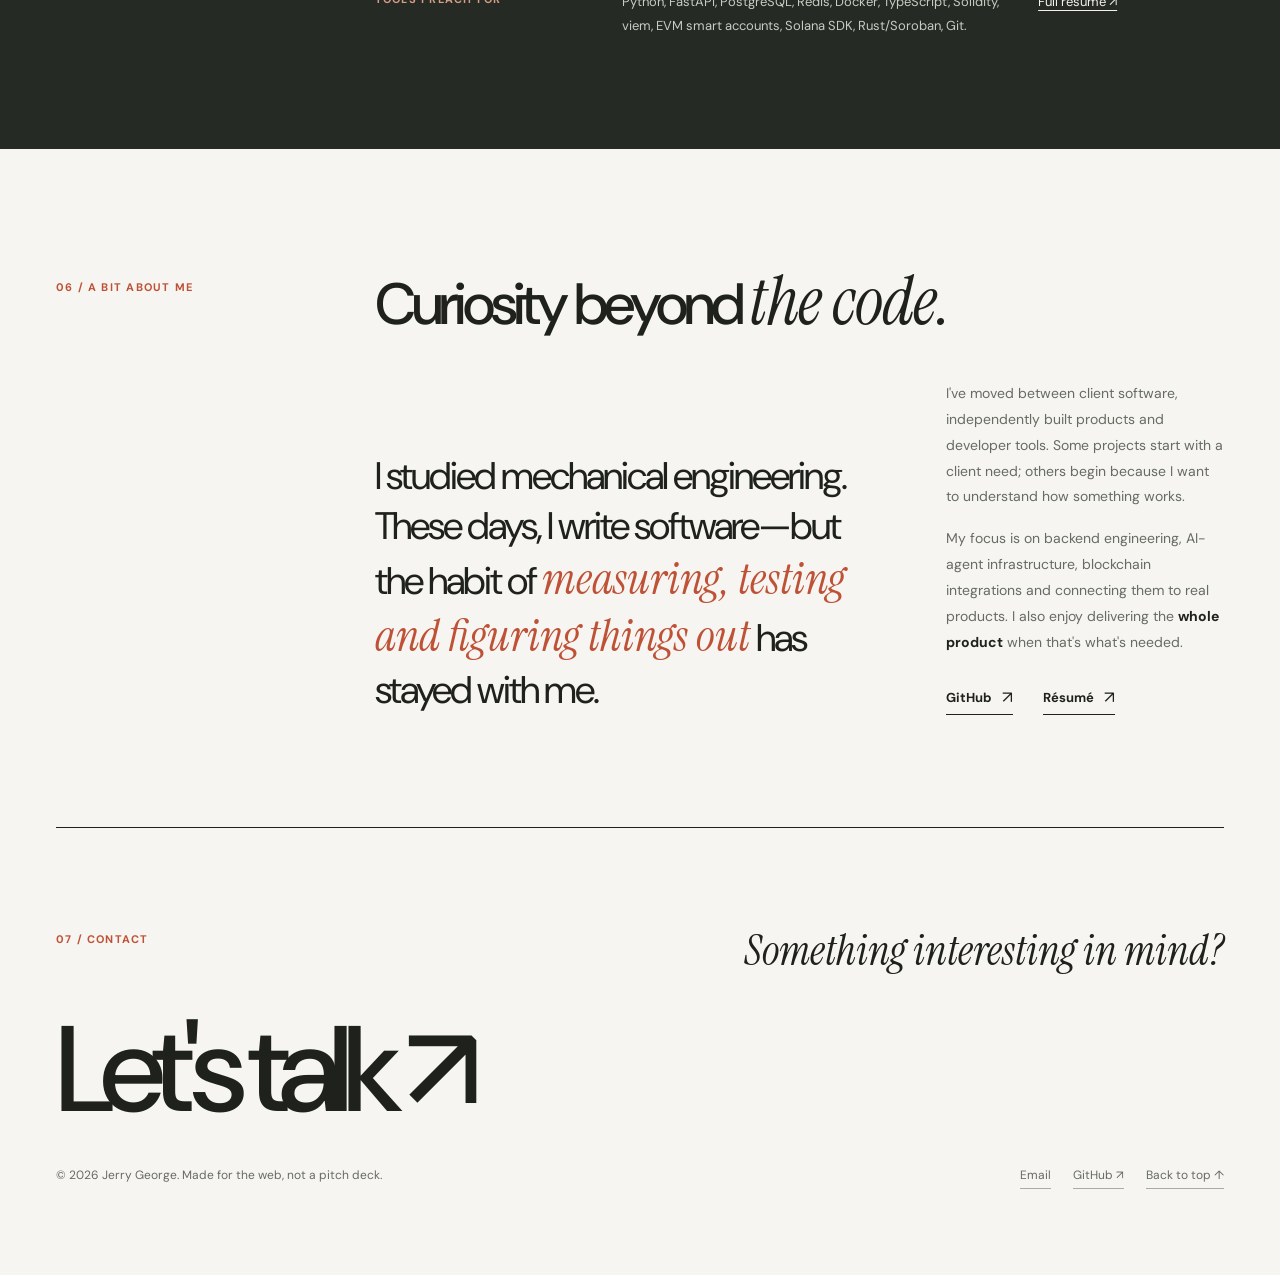
==== commit 52170e0d: "Highlight AI agent infrastructure, memory and RAG engineering in portfolio" ====
--- a/docs/index.html
+++ b/docs/index.html
@@ -7,7 +7,7 @@
   <meta name="description" content="Jerry George is a software engineer working across Python backends, blockchain systems, payment integrations and AI infrastructure. Selected work and open-source contributions.">
   <meta property="og:type" content="website">
   <meta property="og:title" content="Jerry George — Software Engineer">
-  <meta property="og:description" content="Backend engineering, blockchain systems and the products that keep them running.">
+  <meta property="og:description" content="Backend engineering, AI agent systems and blockchain infrastructure.">
   <meta property="og:url" content="https://jerrygeorge360.github.io/jerrygeorge360/">
   <link rel="canonical" href="https://jerrygeorge360.github.io/jerrygeorge360/">
   <title>Jerry George — Software Engineer</title>
@@ -20,6 +20,7 @@
       <a class="wordmark" href="#top" aria-label="Jerry George, home">jerry george<span>.</span></a>
       <nav class="nav" aria-label="Main navigation">
         <a href="#work">Work</a>
+        <a href="#ai">AI</a>
         <a class="optional" href="#blockchain">Blockchain</a>
         <a href="#experience">Experience</a>
         <a class="optional" href="#research">Research</a>
@@ -37,7 +38,7 @@
       <div class="hero-bottom">
         <p class="hero-caption">From the database to the interface.<br>Still interested in what happens after deployment.</p>
         <div>
-          <p class="hero-lede">I build backend and on-chain systems, and the <em>products around them.</em></p>
+          <p class="hero-lede">I build backend, AI and on-chain systems, and the <em>products around them.</em></p>
           <p class="hero-desc">I work across Python APIs, databases, smart contracts and payment infrastructure—the parts of software that need to behave correctly. My projects range from live web products to on-chain tooling and memory systems for AI agents.</p>
           <div class="hero-links">
             <a class="text-link" href="#work">Selected work <span class="arrow" aria-hidden="true">↘</span></a>
@@ -48,7 +49,7 @@
     </section>
     <div class="shell between-line" aria-label="Current role and focus">
       <span>Currently working across backend and full-stack software</span>
-      <span>Backend · Blockchain · Product engineering</span>
+      <span>Backend · AI agents · Blockchain</span>
     </div>
     <section id="work" class="shell section" aria-labelledby="work-title">
       <div class="section-title-row">
@@ -152,9 +153,57 @@
         </div>
       </div>
     </section>
+    <section id="ai" class="shell section ai-section" aria-labelledby="ai-title">
+      <div class="section-title-row">
+        <span class="section-no">02 / AI &amp; agent systems</span>
+        <div>
+          <h2 class="section-title" id="ai-title">Beyond the <em>prompt.</em></h2>
+          <p class="section-note">My AI work centers on the engineering around language models: persistent memory, retrieval, context construction, agent workflows and ways to test whether they work.</p>
+        </div>
+      </div>
+      <div class="chain-list">
+        <article class="chain-item">
+          <span class="chain-index">01 / Agent memory</span>
+          <div>
+            <h3><a href="https://github.com/jerrygeorge360/mira" target="_blank" rel="noopener noreferrer">MIRA</a></h3>
+            <p>Designed and developed a persistent memory layer for AI agents, combining durable observations, typed graph relationships, correction-aware facts and multiple retrieval strategies. The runtime reconstructs context with evidence traces rather than relying on ever-growing chat history.</p>
+            <span class="chain-stack">Python · FastAPI · LLM providers · ChromaDB · graph memory · MCP</span>
+          </div>
+          <a class="chain-link" href="https://github.com/jerrygeorge360/mira" target="_blank" rel="noopener noreferrer" aria-label="View MIRA project">Source ↗</a>
+        </article>
+        <article class="chain-item">
+          <span class="chain-index">02 / RAG</span>
+          <div>
+            <h3><a href="https://github.com/jerrygeorge360/SpotRAG" target="_blank" rel="noopener noreferrer">SpotRAG</a></h3>
+            <p>A conversational music assistant using Spotify data and retrieval-augmented generation. It connects data extraction, intent classification, vector search and model-generated responses.</p>
+            <span class="chain-stack">Python · Flask · Spotify API · Chroma · RAG</span>
+          </div>
+          <a class="chain-link" href="https://github.com/jerrygeorge360/SpotRAG" target="_blank" rel="noopener noreferrer" aria-label="View SpotRAG project">Source ↗</a>
+        </article>
+        <article class="chain-item">
+          <span class="chain-index">03 / Agent workflows</span>
+          <div>
+            <h3><a href="https://github.com/loaf-protocol/loaf-sizzler" target="_blank" rel="noopener noreferrer">Loaf Sizzler</a></h3>
+            <p>A portable runtime for agents to post jobs, negotiate, bid and verify work through peer-to-peer messages, exposed as MCP tools with on-chain settlement.</p>
+            <span class="chain-stack">Python · MCP · agent workflows · P2P · blockchain integration</span>
+          </div>
+          <a class="chain-link" href="https://github.com/loaf-protocol/loaf-sizzler" target="_blank" rel="noopener noreferrer" aria-label="View Loaf Sizzler project">Source ↗</a>
+        </article>
+      </div>
+      <div class="chain-more">
+        <p>What I work on</p>
+        <div>
+          <span>LLM integration</span>
+          <span>Retrieval &amp; embeddings</span>
+          <span>Persistent memory</span>
+          <span>Graph reasoning</span>
+          <span>Evaluation &amp; ablations</span>
+        </div>
+      </div>
+    </section>
     <section id="blockchain" class="shell section chain-section" aria-labelledby="blockchain-title">
       <div class="section-title-row">
-        <span class="section-no">02 / Blockchain engineering</span>
+        <span class="section-no">03 / Blockchain engineering</span>
         <div>
           <h2 class="section-title" id="blockchain-title">Under the hood, <em>on-chain.</em></h2>
           <p class="section-note">I've spent a lot of time with wallets, transaction flows, smart contracts and the infrastructure around them. These projects span different chains and different kinds of engineering problems.</p>
@@ -219,7 +268,7 @@
     </section>
     <section id="research" class="research-section shell section" aria-labelledby="research-title">
       <div class="section-title-row">
-        <span class="section-no">03 / Research &amp; publications</span>
+        <span class="section-no">04 / Research &amp; publications</span>
         <div>
           <h2 id="research-title" class="section-title">Research, <em>in print.</em></h2>
           <p class="section-note">Alongside building software, I've contributed to published engineering research.</p>
@@ -245,7 +294,7 @@
     <section id="experience" class="story-section section" aria-labelledby="experience-title">
       <div class="shell">
         <div class="section-title-row">
-          <span class="section-no">04 / Experience</span>
+          <span class="section-no">05 / Experience</span>
           <div>
             <h2 id="experience-title" class="section-title">Where the work <em>gets real.</em></h2>
             <p class="section-note">I've worked on production APIs, web applications and a range of client projects. Different systems, similar engineering questions.</p>
@@ -282,14 +331,14 @@
     </section>
     <section id="about" class="shell section" aria-labelledby="about-title">
       <div class="about-grid">
-        <span class="section-no">05 / A bit about me</span>
+        <span class="section-no">06 / A bit about me</span>
         <div>
           <h2 id="about-title" class="section-title" style="margin-bottom:43px">Curiosity beyond <em>the code.</em></h2>
           <div class="about-content">
             <p class="about-statement">I studied mechanical engineering. These days, I write software—but the habit of <em>measuring, testing and figuring things out</em> has stayed with me.</p>
             <div>
               <p class="about-details">I've moved between client software, independently built products and developer tools. Some projects start with a client need; others begin because I want to understand how something works.</p>
-              <p class="about-details" style="margin-top:16px">My focus is on backend engineering, blockchain integrations and the work connecting them to real products. I also enjoy delivering the <strong>whole product</strong> when that's what's needed.</p>
+              <p class="about-details" style="margin-top:16px">My focus is on backend engineering, AI-agent infrastructure, blockchain integrations and connecting them to real products. I also enjoy delivering the <strong>whole product</strong> when that's what's needed.</p>
               <div class="about-links">
                 <a class="text-link" href="https://github.com/jerrygeorge360" target="_blank" rel="noopener noreferrer">GitHub <span class="arrow" aria-hidden="true">↗</span></a>
                 <a class="text-link" href="resume.html">Résumé <span class="arrow" aria-hidden="true">↗</span></a>
@@ -301,7 +350,7 @@
     </section>
     <section id="contact" class="shell contact-section" aria-labelledby="contact-title">
       <div class="contact-top">
-        <span class="section-no">06 / Contact</span>
+        <span class="section-no">07 / Contact</span>
         <p class="contact-lead">Something interesting in mind?</p>
       </div>
       <h2 id="contact-title" class="contact-title"><a href="mailto:jerrygithub360@gmail.com?subject=Hello%20Jerry">Let's talk ↗</a></h2>
--- a/docs/site.css
+++ b/docs/site.css
@@ -94,6 +94,30 @@
   .oss-row { grid-template-columns: 1fr; gap: 13px; }
   .oss-row a { justify-self: start; }
 }
+.chain-section { border-top: 1px solid var(--line); }
+.chain-section .section-title-row { margin-bottom: 43px; }
+.chain-list { border-top: 1px solid var(--ink); }
+.chain-item { display: grid; grid-template-columns: .34fr 1fr 80px; align-items: start; gap: 28px; padding: 29px 0 33px; border-bottom: 1px solid var(--line); }
+.chain-index { font-size: 11px; font-weight: 700; letter-spacing: .1em; color: var(--accent); text-transform: uppercase; padding-top: 7px; }
+.chain-item h3 { font-size: clamp(27px, 3vw, 41px); font-weight: 500; line-height: 1.2; letter-spacing: -.055em; margin: 0 0 9px; }
+.chain-item h3 a { text-decoration: none; }
+.chain-item h3 a:hover { color: var(--accent); }
+.chain-item p { font-size: 14px; color: var(--muted); line-height: 1.85; max-width: 690px; margin: 0 0 10px; }
+.chain-stack { font-size: 11px; line-height: 1.8; color: #7a8075; letter-spacing: .025em; }
+.chain-link { font-size: 12px; font-weight: 700; text-decoration: none; border-bottom: 1px solid var(--ink); padding: 5px 0; white-space: nowrap; justify-self: end; }
+.chain-link:hover { color: var(--accent); border-color: var(--accent); }
+.chain-more { display: grid; grid-template-columns: .34fr 1fr; gap: 28px; margin-top: 31px; align-items: start; }
+.chain-more p { font-size: 12px; font-weight: 700; line-height: 1.5; color: var(--muted); margin: 0; }
+.chain-more div { display: flex; align-items: center; flex-wrap: wrap; column-gap: 24px; row-gap: 12px; }
+.chain-more a { font-size: 12px; font-weight: 600; text-decoration: none; border-bottom: 1px solid #adb0aa; padding-bottom: 3px; }
+.chain-more a:hover { color: var(--accent); border-color: var(--accent); }
+@media (max-width: 760px) {
+  .chain-item { grid-template-columns: 1fr auto; gap: 10px 20px; padding: 24px 0 27px; }
+  .chain-index { grid-column: 1 / -1; padding-top: 0; }
+  .chain-item > div { grid-column: 1 / -1; }
+  .chain-link { grid-column: 1 / -1; justify-self: start; margin-top: 8px; }
+  .chain-more { grid-template-columns: 1fr; gap: 15px; }
+}
 .research-section { border-top: 1px solid var(--line); }
 .research-section .section-title-row { margin-bottom: 44px; }
 .publication-entry { border-top: 1px solid var(--ink); border-bottom: 1px solid var(--line); padding: 34px 0 40px; display: grid; grid-template-columns: .34fr 1fr; gap: 30px; }
